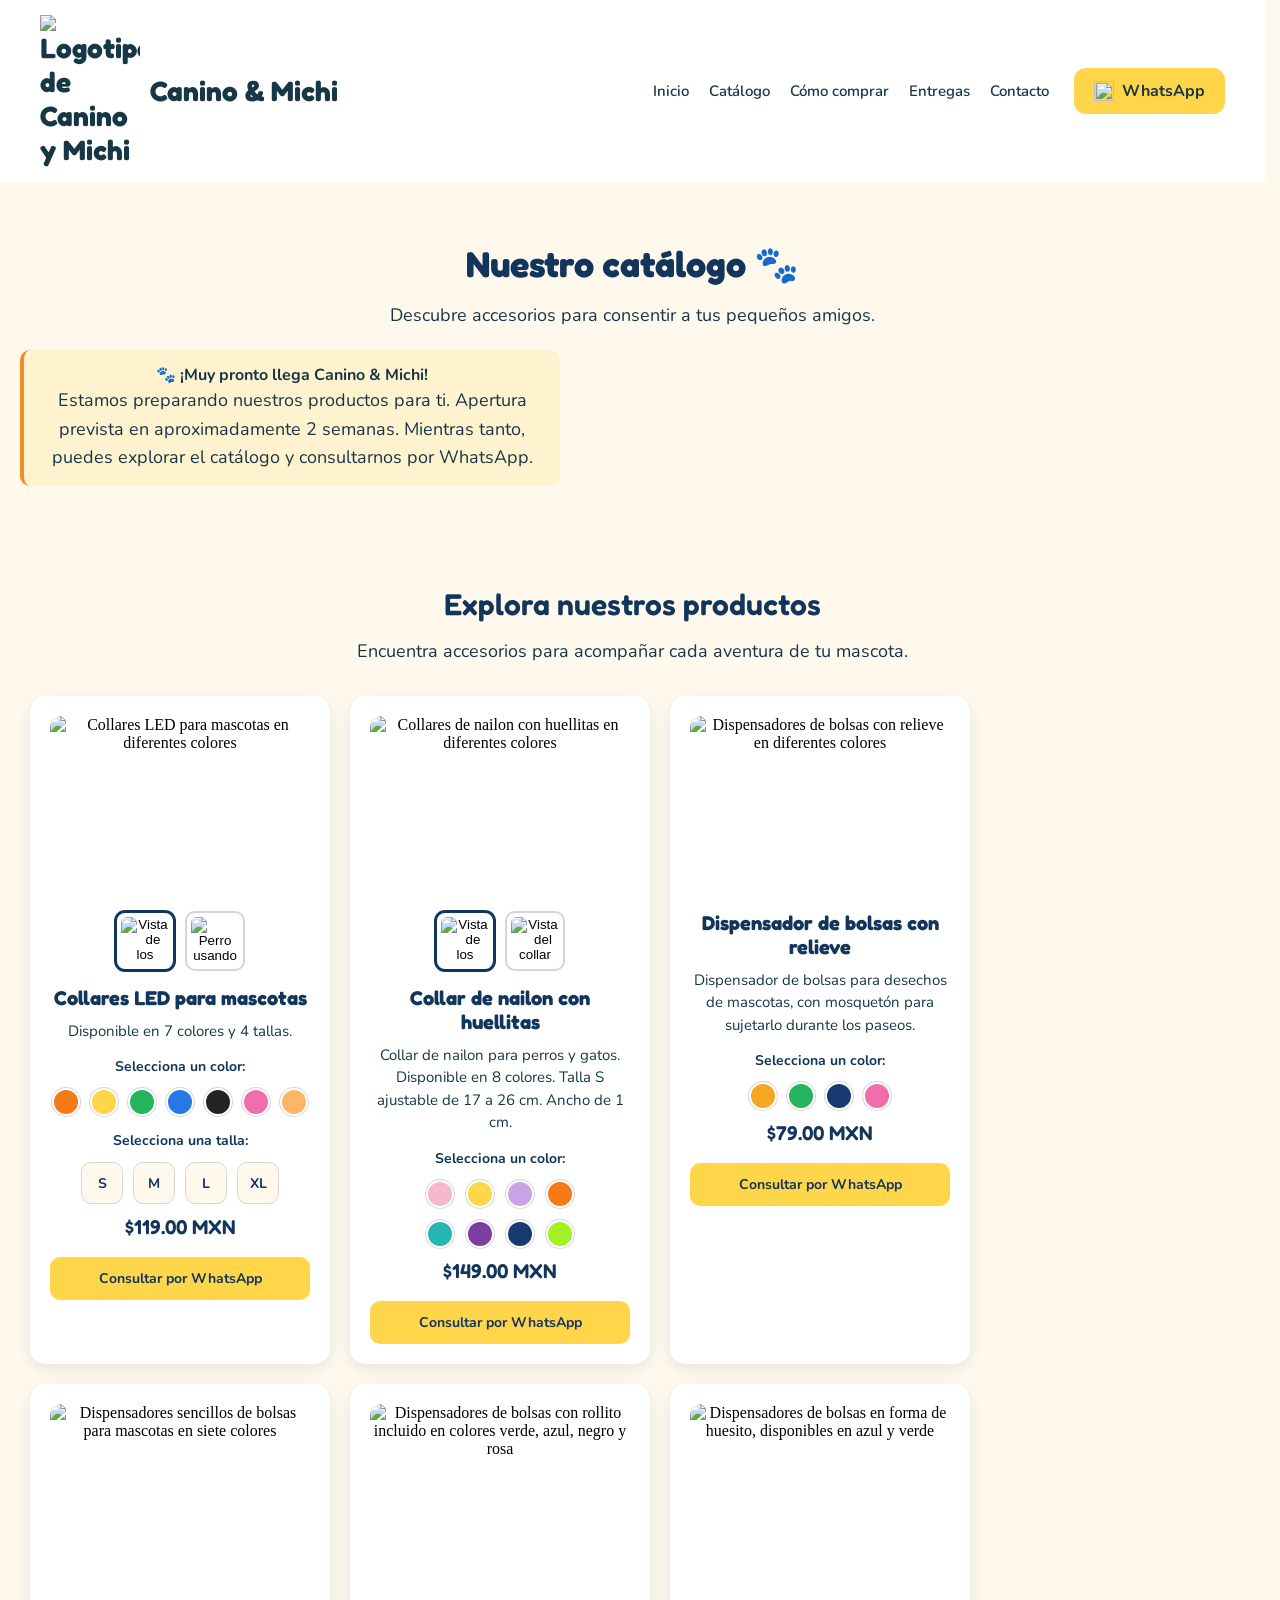
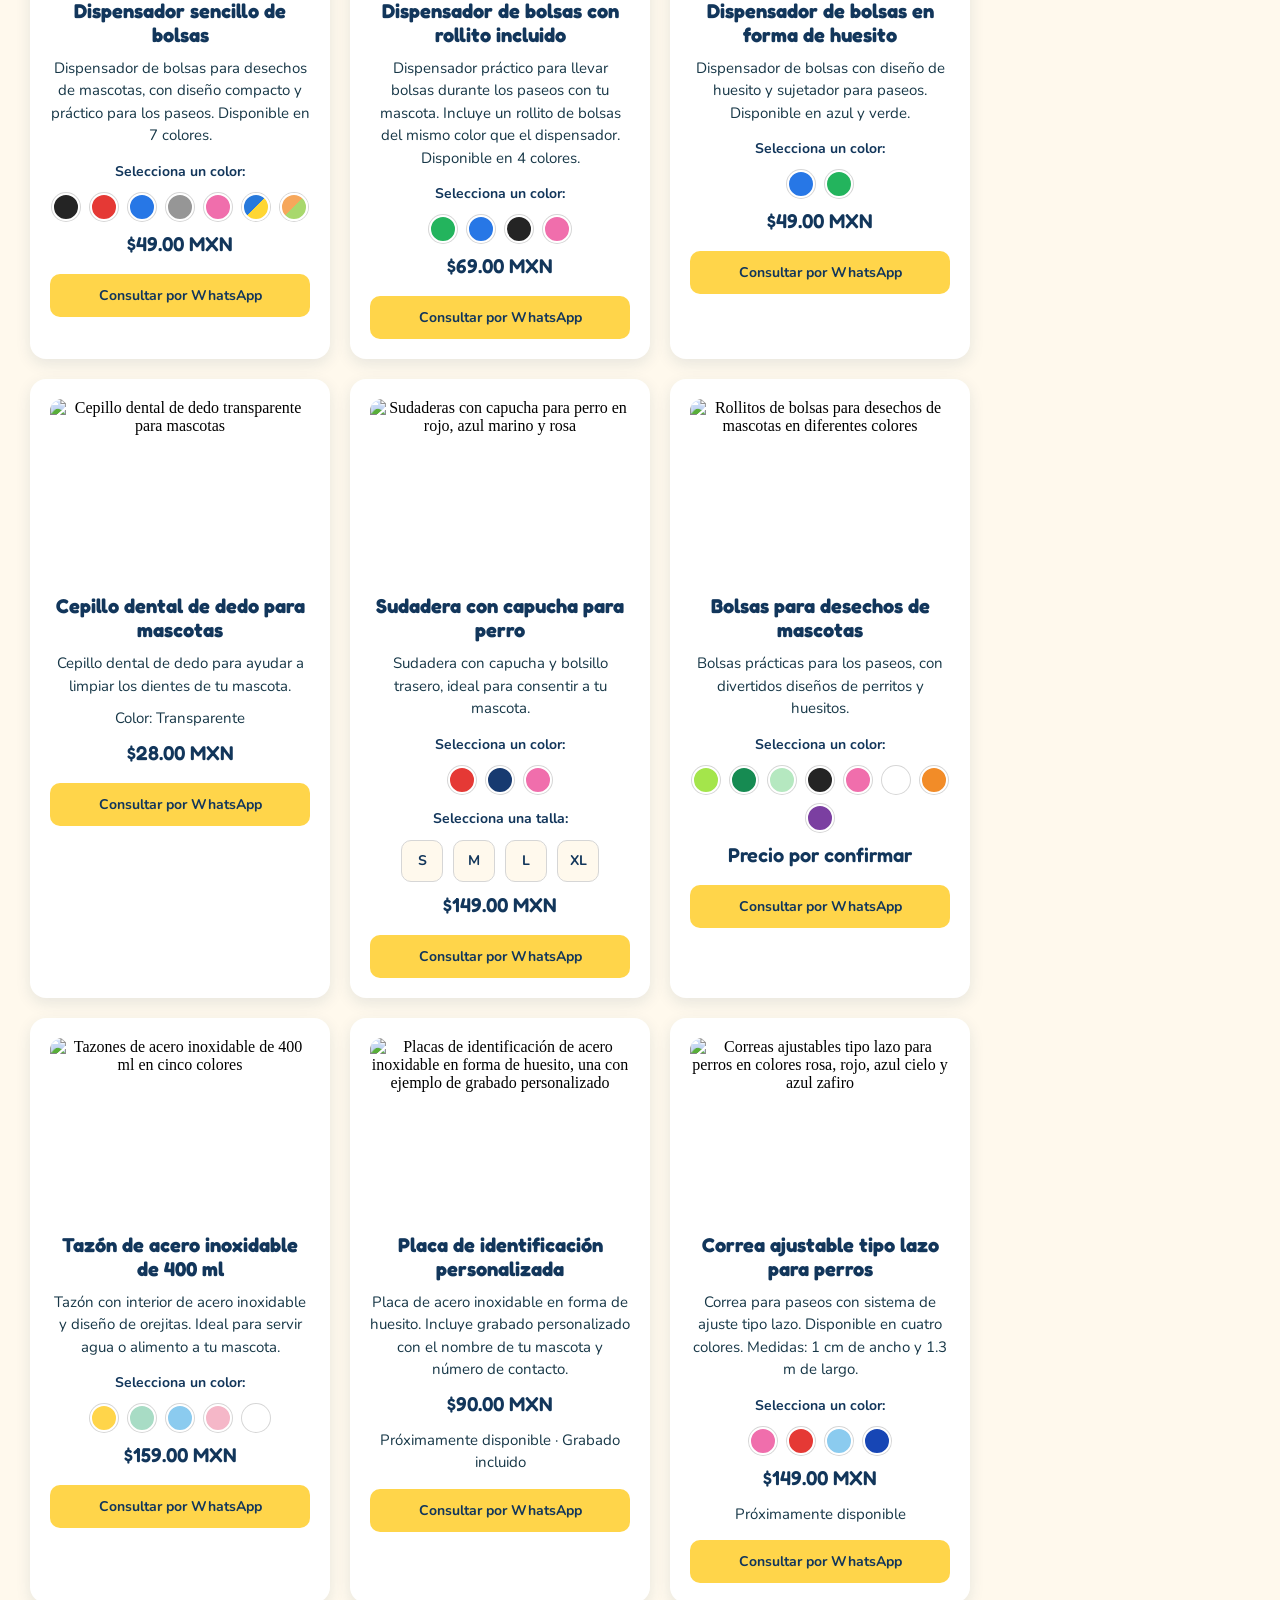
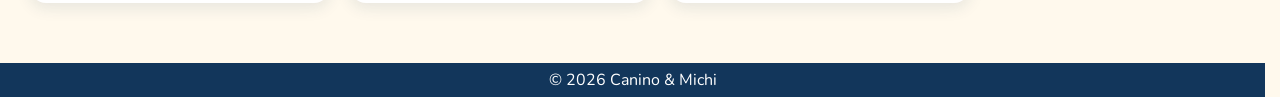
==== catalogo.html @ 34dd2f0d "Agregar archivos principales de Canino & Michi" ====
<!DOCTYPE html>
<!-- Documento HTML5 -->

<html lang="es">
<head>
    <!-- CONFIGURACIÓN GENERAL DE LA PÁGINA -->
    <meta charset="UTF-8">
    <meta name="viewport" content="width=device-width, initial-scale=1.0">
    <!-- TÍTULO DE LA PESTAÑA -->
    <title>Catálogo | Canino &amp; Michi</title>
    <!-- DESCRIPCIÓN PARA BUSCADORES -->
    <meta name="description" content="Explora el catálogo de accesorios para mascotas de Canino & Michi.">
    <!-- CONEXIÓN CON NUESTRO ARCHIVO CSS -->
    <link rel="stylesheet" href="estilos.css">
    <link rel="preconnect" href="https://fonts.googleapis.com">
    <link rel="preconnect" href="https://gstatic.com" crossorigin>
    <link href="https://fonts.googleapis.com/css2?family=Fredoka:wght@400;500;600;700&family=Nunito:wght@400;500;600;700&display=swap" rel="stylesheet">
</head>

<body>







<!--CABECERA DE LA PÁGINA-->
        <header>
            
            <h1>
                <a href="index.html" class="enlace-logo">
                <img src="imagenes/logo-canino-y-michi.png"
                     alt="Logotipo de Canino y Michi"
                     class="logo-header">
                     Canino &amp; Michi
                </a>
            </h1>
            

            <!--MENÚ DE NAVEGACIÓN-->
           <div class="acciones-header">
            
            <nav>                      <!--ENLACES ENTRE LA PORTADA Y EL CATÁLOGO-->
                <a href="index.html">Inicio</a>
                <a href="catalogo.html">Catálogo</a>
                <a href="index.html#como-comprar">Cómo comprar</a>
                <a href="index.html#entregas">Entregas</a>
                <a href="index.html#contacto">Contacto</a>
            </nav>


            <!-- BOTÓN DE WHATSAPP DE LA CABECERA -->
            <a href="https://wa.me/525666386400?text=Hola%2C%20estoy%20viendo%20el%20cat%C3%A1logo%20de%20Canino%20%26%20Michi%20y%20me%20gustar%C3%ADa%20recibir%20informaci%C3%B3n."
               class="boton-whatsapp"
               target="_blank"
               rel="noopener noreferrer">

            <img src="imagenes/whatsapp.svg"
                 alt=""
                class="icono-whatsapp">

                WhatsApp
            </a>

           </div>

        </header>












    <!-- CONTENIDO PRINCIPAL DEL CATÁLOGO -->
    <main>

        <!-- PORTADA DEL CATÁLOGO -->
        <section class="portada-catalogo">

            <h1>Nuestro catálogo 🐾</h1>

            <p>
                Descubre accesorios para consentir
                a tus pequeños amigos.
            </p>



        <!-- AVISO DE PRÓXIMA APERTURA -->
           <div class="aviso-apertura">
           <strong>🐾 ¡Muy pronto llega Canino &amp; Michi!</strong>

             <p>
               Estamos preparando nuestros productos para ti.
               Apertura prevista en aproximadamente 2 semanas.
               Mientras tanto, puedes explorar el catálogo
               y consultarnos por WhatsApp.
             </p>
           </div>




        </section>
        <!-- FIN DE PORTADA DEL CATÁLOGO -->



        <!--SECCIÓN DE PRODUCTOS DEL CATÁLOGO-->
        <SECTION CLASS="productos-catalogo">

            <!--TÍTULO DE LA SECCIÓN-->
            <H2>Explora nuestros productos</H2>

            <!--DESCRIPCIÓN DE LA SECCIÓN-->
            <P>
                Encuentra accesorios para acompañar
                cada aventura de tu mascota.
            </P>




            <!--CONTENEDOR DE LAS TARJETAS DE PRODUCTOS-->
            <div class="grid-productos-catalogo">

                <!-- PRIMER PRODUCTO: COLLARES LED -->
                 <article class="producto-catalogo">
                    
                    <!-- FOTOGRAFÍA DEL PRODUCTO -->
                    <img
                        id="imagen-principal-collar"
                        src="imagenes/collares-led.webp"
                        alt="Collares LED para mascotas en diferentes colores"
                        >






            <!-- =========================================
                 MINIATURAS DE FOTOGRAFÍAS DEL PRODUCTO
            ========================================= -->

            <!-- CONTENEDOR DE LAS MINIATURAS -->
            <div class="miniaturas-producto">

            <!-- MINIATURA ACTIVA CON LA RUTA DE SU FOTOGRAFÍA -->
            <button
                type="button"
                class="miniatura-opcion miniatura-activa"
                data-imagen="imagenes/collares-led.webp"
                data-descripcion="Collares LED para mascotas en diferentes colores"
                aria-label="Ver fotografía de los collares LED"
                aria-pressed="true">



            <!-- UTILIZAMOS LA IMAGEN QUE YA TENEMOS -->
            <img src="imagenes/collares-led.webp"
                 alt="Vista de los collares LED">

            </button>




            <!-- SEGUNDA MINIATURA: PERRO CON COLLAR LED AZUL -->
            <button
                type="button"
                class="miniatura-opcion"
                data-imagen="imagenes/collar-led-perro-azul.webp"
                data-descripcion="Perro usando un collar LED azul"
                aria-label="Ver perro usando collar LED azul"
                aria-pressed="false">

            <!-- FOTOGRAFÍA OPTIMIZADA EN FORMATO WEBP -->
            <img
                src="imagenes/collar-led-perro-azul.webp"
                alt="Perro usando un collar LED azul">

            </button>
            <!-- FIN DE LA SEGUNDA MINIATURA -->







            </div>

            <!-- FIN DE LAS MINIATURAS -->









                    <!-- NOMBRE DEL PRODUCTO -->
                    <h3>Collares LED para mascotas</h3>
                    
                    <!-- DESCRIPCIÓN DEL PRODUCTO -->
                    <p>Disponible en 7 colores y 4 tallas.</p>








                    <!-- SELECTOR DE COLORES DEL COLLAR LED -->
                    <div class="colores-producto">
                    <!-- ETIQUETA DEL SELECTOR -->
                    <p>Selecciona un color:</p>
                    <!-- OPCIONES DE COLORES -->
                    <div class="opciones-colores">

                    <button type="button" class="color-opcion" data-color="anaranjado" aria-label="Anaranjado">Anaranjado</button>
                    <button type="button" class="color-opcion" data-color="amarillo" aria-label="Amarillo">Amarillo</button>
                    <button type="button" class="color-opcion" data-color="verde" aria-label="Verde">Verde</button>
                    <button type="button" class="color-opcion" data-color="azul" aria-label="Azul">Azul</button>
                    <button type="button" class="color-opcion" data-color="negro" aria-label="Negro">Negro</button>
                    <button type="button" class="color-opcion" data-color="rosa" aria-label="Rosa">Rosa</button>
                    <button type="button" class="color-opcion" data-color="naranja-claro" aria-label="Naranja claro">Naranja claro</button>
                    
                    </div>

                    </div>
                    <!-- FIN DEL SELECTOR DE COLORES -->




                    <!-- =========================================
                     SELECTOR DE TALLAS DEL COLLAR LED
                    ========================================= -->

                    <!-- CONTENEDOR GENERAL DE LAS TALLAS -->
                    <div class="tallas-producto">

                        <!-- TEXTO DEL SELECTOR -->
                        <p>Selecciona una talla:</p>

                        <!-- CONTENEDOR DE LOS BOTONES DE TALLAS -->
                        <div class="opciones-tallas">

                             <!-- TALLA PEQUEÑA -->
                             <button type="button" class="talla-opcion" data-talla="S">S</button>

                             <!-- TALLA MEDIANA -->
                             <button type="button" class="talla-opcion" data-talla="M">M</button>

                             <!-- TALLA GRANDE -->
                             <button type="button" class="talla-opcion" data-talla="L">L</button>

                             <!-- TALLA EXTRA GRANDE -->
                             <button type="button" class="talla-opcion" data-talla="XL">XL</button>

                        </div>

                    </div>

                    <!-- FIN DEL SELECTOR DE TALLAS -->



                    
                    



                    
                    
                    <!-- PRECIO PROVISIONAL -->
                    <p class="precio-catalogo">$119.00 MXN</p>
                    
                    <!-- BOTÓN DE PEDIDO: ENLACE PENDIENTE -->
                    <a href="#" class="boton-pedido-catalogo">
                       Consultar por WhatsApp
                    </a>
                
            </article>
             <!-- FIN DEL PRIMER PRODUCTO -->










             <!-- =========================================
             SEGUNDO PRODUCTO: COLLAR CON HUELLITAS
             ========================================= -->
            <article class="producto-catalogo producto-huellitas">

            <!-- FOTOGRAFÍA PRINCIPAL DEL COLLAR CON HUELLITAS -->
            <img
                 id="imagen-principal-huellitas"
                 src="imagenes/collares-huellitas-principal.webp"
                 alt="Collares de nailon con huellitas en diferentes colores"
                >



            <!-- =========================================
            MINIATURAS DEL COLLAR CON HUELLITAS
            ========================================= -->

            <div class="miniaturas-producto">

            <!-- PRIMERA MINIATURA: TODOS LOS COLLARES -->
            <button
                 type="button"
                 class="miniatura-opcion miniatura-activa"
                 data-imagen="imagenes/collares-huellitas-principal.webp"
                 data-descripcion="Collares de nailon con huellitas en diferentes colores"
                 aria-label="Ver todos los collares con huellitas"
                 aria-pressed="true"
                >
                <img
                 src="imagenes/collares-huellitas-principal.webp"
                 alt="Vista de los collares con huellitas"
                >
           </button>

            <!-- SEGUNDA MINIATURA: COLLAR ROSA -->
            <button
                 type="button"
                 class="miniatura-opcion"
                 data-imagen="imagenes/collar-huellitas-rosa.webp"
                 data-descripcion="Collar de nailon rosa con huellitas"
                 aria-label="Ver collar rosa con huellitas"
                 aria-pressed="false"
                >
            <img
              src="imagenes/collar-huellitas-rosa.webp"
              alt="Vista del collar rosa con huellitas"
            >
            </button>

            </div>

            <!-- FIN DE LAS MINIATURAS DEL SEGUNDO PRODUCTO -->



            

            <!-- NOMBRE DEL PRODUCTO -->
            <h3>Collar de nailon con huellitas</h3>

            <!-- DESCRIPCIÓN Y MEDIDA DEL COLLAR -->
            <p>
                Collar de nailon para perros y gatos.
                Disponible en 8 colores.
                Talla S ajustable de 17 a 26 cm.
                Ancho de 1 cm.
            </p>



            <!-- =========================================
            COLORES DEL COLLAR CON HUELLITAS
            ========================================= -->

            <div class="colores-producto">

            <!-- INDICACIÓN PARA EL CLIENTE -->
            <p>Selecciona un color:</p>

            <!-- CONTENEDOR DE LOS OCHO COLORES -->
            <div class="opciones-colores">

            <button type="button" class="color-opcion"
                    data-color="rosa-claro"
                    aria-label="Rosa claro">
                    Rosa claro
            </button>

            <button type="button" class="color-opcion"
                    data-color="amarillo"
                    aria-label="Amarillo">
                    Amarillo
            </button>

            <button type="button" class="color-opcion"
                    data-color="morado-claro"
                    aria-label="Morado claro">
                    Morado claro
            </button>

            <button type="button" class="color-opcion"
                    data-color="anaranjado"
                    aria-label="Anaranjado">
                    Anaranjado
            </button>

            <button type="button" class="color-opcion"
                    data-color="azul-verdoso"
                    aria-label="Azul verdoso">
                    Azul verdoso
            </button>

            <button type="button" class="color-opcion"
                    data-color="morado"
                    aria-label="Morado normal">
                    Morado
            </button>

            <button type="button" class="color-opcion"
                    data-color="azul-marino"
                    aria-label="Azul marino">
                    Azul marino
            </button>

            <button type="button" class="color-opcion"
                    data-color="verde-fosforescente"
                    aria-label="Verde fosforescente">
                    Verde fosforescente
            </button>

           </div>

           </div>

           <!-- FIN DE LOS COLORES DEL SEGUNDO PRODUCTO -->








           <!-- =========================================
           PRECIO Y PEDIDO DEL COLLAR CON HUELLITAS
           ========================================= -->

           <!-- PRECIO PROVISIONAL DEL PRODUCTO -->
           <p class="precio-catalogo">$149.00 MXN</p>

           <!-- BOTÓN DE PEDIDO POR WHATSAPP -->
           <a href="#" class="boton-pedido-catalogo">
            Consultar por WhatsApp
           </a>

           <!-- FIN DEL PRECIO Y BOTÓN DE PEDIDO -->



            </article>

            <!-- FIN DEL SEGUNDO PRODUCTO -->









          <!-- =========================================
          TERCER PRODUCTO: DISPENSADOR CLÁSICO
          ========================================= -->

          <!-- TARJETA DEL DISPENSADOR CON RELIEVE -->
           <article class="producto-catalogo producto-dispensador-relieve">

          <!-- FOTOGRAFÍA PRINCIPAL DEL DISPENSADOR CON RELIEVE -->
           <img
               id="imagen-principal-dispensador-relieve"
               src="imagenes/dispensador-relieve-principal.webp"
               alt="Dispensadores de bolsas con relieve en diferentes colores"
          >

         <!-- NOMBRE DEL PRODUCTO -->
         <h3>Dispensador de bolsas con relieve</h3>

         <!-- DESCRIPCIÓN DEL PRODUCTO -->
         <p>
             Dispensador de bolsas para desechos de mascotas,
             con mosquetón para sujetarlo durante los paseos.
         </p>






         <!-- =========================================
         COLORES DEL DISPENSADOR CLÁSICO
         ========================================= -->

        <div class="colores-producto">

        <!-- INDICACIÓN PARA EL CLIENTE -->
        <p>Selecciona un color:</p>

        <!-- CONTENEDOR DE LOS CUATRO COLORES -->
        <div class="opciones-colores">

        <!-- AMARILLO ANARANJADO -->
        <button type="button"
                class="color-opcion"
                data-color="amarillo-anaranjado"
                aria-label="Amarillo anaranjado"
                aria-pressed="false">
            Amarillo anaranjado
        </button>

        <!-- VERDE -->
        <button type="button"
                class="color-opcion"
                data-color="verde"
                aria-label="Verde"
                aria-pressed="false">
            Verde
        </button>

        <!-- AZUL MARINO -->
        <button type="button"
                class="color-opcion"
                data-color="azul-marino"
                aria-label="Azul marino"
                aria-pressed="false">
            Azul marino
        </button>

        <!-- ROSA -->
        <button type="button"
                class="color-opcion"
                data-color="rosa"
                aria-label="Rosa"
                aria-pressed="false">
            Rosa
        </button>

    </div>

</div>

<!-- FIN DE LOS COLORES DEL DISPENSADOR -->











<!-- =========================================
     PRECIO Y PEDIDO DEL DISPENSADOR CLÁSICO
========================================= -->

<!-- PRECIO PROVISIONAL DEL PRODUCTO -->
<p class="precio-catalogo">$79.00 MXN</p>

<!-- BOTÓN DE PEDIDO POR WHATSAPP -->
<a href="#" class="boton-pedido-catalogo">
    Consultar por WhatsApp
</a>

<!-- FIN DEL PRECIO Y BOTÓN DE PEDIDO -->


         </article>

         <!-- FIN DEL TERCER PRODUCTO -->










<!-- =========================================
     CUARTO PRODUCTO: DISPENSADOR SENCILLO
========================================= -->

<article class="producto-catalogo producto-dispensador-sencillo">

    <!-- FOTOGRAFÍA PRINCIPAL DEL PRODUCTO -->
    <img
        id="imagen-principal-dispensador-sencillo"
        src="imagenes/dispensador-sencillo-principal.webp"
        alt="Dispensadores sencillos de bolsas para mascotas en siete colores"
    >

    <!-- NOMBRE DEL PRODUCTO -->
    <h3>Dispensador sencillo de bolsas</h3>

    <!-- DESCRIPCIÓN DEL PRODUCTO -->
    <p>
        Dispensador de bolsas para desechos de mascotas,
        con diseño compacto y práctico para los paseos.
        Disponible en 7 colores.
    </p>






    <!-- =========================================
     COLORES DEL DISPENSADOR SENCILLO
     ========================================= -->

    <div class="colores-producto">

    <!-- INDICACIÓN PARA EL CLIENTE -->
    <p>Selecciona un color:</p>

    <!-- CONTENEDOR DE LOS SIETE COLORES -->
    <div class="opciones-colores">

        <!-- NEGRO -->
        <button type="button" class="color-opcion"
                data-color="negro"
                aria-label="Negro" aria-pressed="false">
            Negro
        </button>

        <!-- ROJO -->
        <button type="button" class="color-opcion"
                data-color="rojo"
                aria-label="Rojo" aria-pressed="false">
            Rojo
        </button>

        <!-- AZUL -->
        <button type="button" class="color-opcion"
                data-color="azul"
                aria-label="Azul" aria-pressed="false">
            Azul
        </button>

        <!-- GRIS -->
        <button type="button" class="color-opcion"
                data-color="gris"
                aria-label="Gris" aria-pressed="false">
            Gris
        </button>

        <!-- ROSA -->
        <button type="button" class="color-opcion"
                data-color="rosa"
                aria-label="Rosa" aria-pressed="false">
            Rosa
        </button>

        <!-- AZUL CON AMARILLO -->
        <button type="button" class="color-opcion"
                data-color="azul-amarillo"
                aria-label="Azul con amarillo" aria-pressed="false">
            Azul con amarillo
        </button>

        <!-- NARANJA CLARO CON VERDE CLARO -->
        <button type="button" class="color-opcion"
                data-color="naranja-claro-verde-claro"
                aria-label="Naranja claro con verde claro"
                aria-pressed="false">
            Naranja claro con verde claro
        </button>

    </div>

</div>
<!-- FIN DE LOS COLORES DEL DISPENSADOR SENCILLO -->





<!-- =========================================
     PRECIO DEL DISPENSADOR SENCILLO
========================================= -->

<p class="precio-catalogo">$49.00 MXN</p>
<!-- FIN DEL PRECIO -->




<!-- =========================================
     BOTÓN DE WHATSAPP DEL DISPENSADOR SENCILLO
========================================= -->

<a
    href="#"
    class="boton-pedido-catalogo"
>
    Consultar por WhatsApp
</a>
<!-- FIN DEL BOTÓN DE WHATSAPP -->




</article>
<!-- FIN DEL CUARTO PRODUCTO -->










<!-- =========================================
     QUINTO PRODUCTO: DISPENSADOR CON ROLLITO
========================================= -->

<article class="producto-catalogo producto-dispensador-rollito">

    <!-- FOTOGRAFÍA PRINCIPAL DEL PRODUCTO -->
    <img
        id="imagen-principal-dispensador-rollito"
        src="imagenes/dispensador-con-rollito-principal.webp"
        alt="Dispensadores de bolsas con rollito incluido en colores verde, azul, negro y rosa"
    >

    <!-- NOMBRE DEL PRODUCTO -->
    <h3>Dispensador de bolsas con rollito incluido</h3>

    <!-- DESCRIPCIÓN DEL PRODUCTO -->
    <p>
        Dispensador práctico para llevar bolsas durante
        los paseos con tu mascota. Incluye un rollito de
        bolsas del mismo color que el dispensador.
        Disponible en 4 colores.
    </p>






    <!-- =========================================
     COLORES DEL DISPENSADOR CON ROLLITO
     ========================================= -->

<div class="colores-producto">

    <!-- INDICACIÓN PARA EL CLIENTE -->
    <p>Selecciona un color:</p>

    <!-- CONTENEDOR DE LOS CUATRO COLORES -->
    <div class="opciones-colores">

        <!-- VERDE -->
        <button type="button" class="color-opcion"
                data-color="verde"
                aria-label="Verde"
                aria-pressed="false">
            Verde
        </button>

        <!-- AZUL -->
        <button type="button" class="color-opcion"
                data-color="azul"
                aria-label="Azul"
                aria-pressed="false">
            Azul
        </button>

        <!-- NEGRO -->
        <button type="button" class="color-opcion"
                data-color="negro"
                aria-label="Negro"
                aria-pressed="false">
            Negro
        </button>

        <!-- ROSA -->
        <button type="button" class="color-opcion"
                data-color="rosa"
                aria-label="Rosa"
                aria-pressed="false">
            Rosa
        </button>

    </div>

</div>

<!-- FIN DE LOS COLORES DEL DISPENSADOR CON ROLLITO -->





<!-- =========================================
     PRECIO DEL DISPENSADOR CON ROLLITO
========================================= -->

<!-- PRECIO PROVISIONAL -->
<p class="precio-catalogo">$69.00 MXN</p>

<!-- =========================================
     BOTÓN DE WHATSAPP
========================================= -->

<a
    href="#"
    class="boton-pedido-catalogo"
>
    Consultar por WhatsApp
</a>

<!-- FIN DEL QUINTO PRODUCTO -->






</article>

<!-- FIN DEL QUINTO PRODUCTO -->








<!-- =========================================
     SEXTO PRODUCTO: DISPENSADOR HUESITO
========================================= -->

<article class="producto-catalogo producto-dispensador-huesito">

    <!-- FOTOGRAFÍA PRINCIPAL DEL PRODUCTO -->
    <img
        id="imagen-principal-dispensador-huesito"
        src="imagenes/dispensador-huesito-principal.webp"
        alt="Dispensadores de bolsas en forma de huesito, disponibles en azul y verde"
    >

    <!-- NOMBRE DEL PRODUCTO -->
    <h3>Dispensador de bolsas en forma de huesito</h3>

    <!-- DESCRIPCIÓN DEL PRODUCTO -->
    <p>
        Dispensador de bolsas con diseño de huesito
        y sujetador para paseos. Disponible en azul y verde.
    </p>


    



<!-- =========================================
     COLORES DEL DISPENSADOR HUESITO
========================================= -->

<div class="colores-producto">

    <!-- INDICACIÓN PARA EL CLIENTE -->
    <p>Selecciona un color:</p>

    <!-- CONTENEDOR DE LOS DOS COLORES -->
    <div class="opciones-colores">

        <!-- COLOR AZUL -->
        <button
            type="button"
            class="color-opcion"
            data-color="azul"
            aria-label="Azul"
            aria-pressed="false">
            Azul
        </button>

        <!-- COLOR VERDE -->
        <button
            type="button"
            class="color-opcion"
            data-color="verde"
            aria-label="Verde"
            aria-pressed="false">
            Verde
        </button>

    </div>

</div>

<!-- FIN DE LOS COLORES DEL DISPENSADOR HUESITO -->




<!-- PRECIO DEL DISPENSADOR HUESITO -->
<p class="precio-catalogo">$49.00 MXN</p>

<!-- BOTÓN PARA PEDIR POR WHATSAPP -->
<a href="#" class="boton-pedido-catalogo">
    Consultar por WhatsApp
</a>



</article>

<!-- FIN DEL SEXTO PRODUCTO -->






<!-- =========================================
     SÉPTIMO PRODUCTO: CEPILLO DENTAL DE DEDO
========================================= -->

<article class="producto-catalogo producto-cepillo-dental">

    <img
        src="imagenes/cepillo-dental-dedo-transparente.webp"
        alt="Cepillo dental de dedo transparente para mascotas"
    >

    <h3>Cepillo dental de dedo para mascotas</h3>

    <p>
        Cepillo dental de dedo para ayudar a limpiar
        los dientes de tu mascota.
    </p>



    
<!-- PRESENTACIÓN DEL CEPILLO DENTAL -->
<p>Color: Transparente</p>

<!-- PRECIO DEL CEPILLO DENTAL -->
<p class="precio-catalogo">$28.00 MXN</p>

<!-- BOTÓN PARA PEDIR POR WHATSAPP -->
<a href="#" class="boton-pedido-catalogo">
    Consultar por WhatsApp
</a>



</article>

<!-- FIN DEL SÉPTIMO PRODUCTO -->







<!-- =========================================
     OCTAVO PRODUCTO: SUDADERAS PARA PERRO
========================================= -->

<article class="producto-catalogo producto-sudaderas">

    <!-- FOTOGRAFÍA PRINCIPAL -->
    <img
        src="imagenes/sudaderas-perro-colores-principal.webp"
        alt="Sudaderas con capucha para perro en rojo, azul marino y rosa"
    >

    <!-- NOMBRE DEL PRODUCTO -->
    <h3>Sudadera con capucha para perro</h3>

    <!-- DESCRIPCIÓN -->
    <p>
        Sudadera con capucha y bolsillo trasero,
        ideal para consentir a tu mascota.
    </p>




    
<!-- COLORES DE LAS SUDADERAS -->
<div class="colores-producto">

    <p>Selecciona un color:</p>

    <div class="opciones-colores">

        <button
            type="button"
            class="color-opcion"
            data-color="rojo"
            aria-label="Rojo"
            aria-pressed="false">
            Rojo
        </button>

        <button
            type="button"
            class="color-opcion"
            data-color="azul-marino"
            aria-label="Azul marino"
            aria-pressed="false">
            Azul marino
        </button>

        <button
            type="button"
            class="color-opcion"
            data-color="rosa"
            aria-label="Rosa"
            aria-pressed="false">
            Rosa
        </button>

    </div>

</div>
<!-- FIN DE LOS COLORES -->








<!-- TALLAS DE LAS SUDADERAS -->
<div class="tallas-producto">

    <p>Selecciona una talla:</p>

    <div class="opciones-tallas">

        <button
            type="button"
            class="talla-opcion"
            data-talla="S"
            aria-pressed="false">
            S
        </button>

        <button
            type="button"
            class="talla-opcion"
            data-talla="M"
            aria-pressed="false">
            M
        </button>

        <button
            type="button"
            class="talla-opcion"
            data-talla="L"
            aria-pressed="false">
            L
        </button>

        <button
            type="button"
            class="talla-opcion"
            data-talla="XL"
            aria-pressed="false">
            XL
        </button>

    </div>

</div>
<!-- FIN DE LAS TALLAS -->



<!-- PRECIO DE LAS SUDADERAS -->
<p class="precio-catalogo">$149.00 MXN</p>

<!-- BOTÓN PARA PEDIR POR WHATSAPP -->
<a href="#" class="boton-pedido-catalogo">
    Consultar por WhatsApp
</a>



</article>

<!-- FIN DEL OCTAVO PRODUCTO -->







<!-- =========================================
     NOVENO PRODUCTO: BOLSAS PARA DESECHOS
========================================= -->

<article class="producto-catalogo producto-bolsas-desechos">

    <!-- FOTOGRAFÍA PRINCIPAL -->
    <img
        src="imagenes/bolsas-desechos-colores-principal.webp"
        alt="Rollitos de bolsas para desechos de mascotas en diferentes colores"
    >

    <!-- NOMBRE DEL PRODUCTO -->
    <h3>Bolsas para desechos de mascotas</h3>

    <!-- DESCRIPCIÓN -->
    <p>
        Bolsas prácticas para los paseos,
        con divertidos diseños de perritos y huesitos.
    </p>








    
<!-- COLORES DE LAS BOLSAS PARA DESECHOS -->
<div class="colores-producto">

    <p>Selecciona un color:</p>

    <div class="opciones-colores">

        <button type="button" class="color-opcion"
            data-color="verde-limon"
            aria-label="Verde limón"
            aria-pressed="false">Verde limón</button>

        <button type="button" class="color-opcion"
            data-color="verde-oscuro"
            aria-label="Verde oscuro"
            aria-pressed="false">Verde oscuro</button>

        <button type="button" class="color-opcion"
            data-color="verde-menta"
            aria-label="Verde menta"
            aria-pressed="false">Verde menta</button>

        <button type="button" class="color-opcion"
            data-color="negro"
            aria-label="Negro"
            aria-pressed="false">Negro</button>

        <button type="button" class="color-opcion"
            data-color="rosa"
            aria-label="Rosa"
            aria-pressed="false">Rosa</button>

        <button type="button" class="color-opcion"
            data-color="blanco"
            aria-label="Blanco"
            aria-pressed="false">Blanco</button>

        <button type="button" class="color-opcion"
            data-color="naranja"
            aria-label="Naranja"
            aria-pressed="false">Naranja</button>

        <button type="button" class="color-opcion"
            data-color="morado"
            aria-label="Morado"
            aria-pressed="false">Morado</button>

    </div>

</div>
<!-- FIN DE LOS COLORES -->



<!-- PRECIO DE LAS BOLSAS PARA DESECHOS -->
<p class="precio-catalogo">Precio por confirmar</p>

<!-- BOTÓN PARA PEDIR POR WHATSAPP -->
<a href="#" class="boton-pedido-catalogo">
    Consultar por WhatsApp
</a>



</article>

<!-- FIN DEL NOVENO PRODUCTO -->







<!-- =========================================
     DÉCIMO PRODUCTO: TAZONES DE ACERO
========================================= -->

<article class="producto-catalogo producto-tazones-acero">

    <!-- FOTOGRAFÍA PRINCIPAL -->
    <img
        src="imagenes/tazones-acero-400ml-principal.webp"
        alt="Tazones de acero inoxidable de 400 ml en cinco colores"
    >

    <!-- NOMBRE DEL PRODUCTO -->
    <h3>Tazón de acero inoxidable de 400 ml</h3>

    <!-- DESCRIPCIÓN -->
    <p>
        Tazón con interior de acero inoxidable
        y diseño de orejitas. Ideal para servir
        agua o alimento a tu mascota.
    </p>




    
<!-- COLORES DE LOS TAZONES DE ACERO -->
<div class="colores-producto">

    <p>Selecciona un color:</p>

    <div class="opciones-colores">

        <button type="button" class="color-opcion"
            data-color="amarillo"
            aria-label="Amarillo"
            aria-pressed="false">Amarillo</button>

        <button type="button" class="color-opcion"
            data-color="verde-menta"
            aria-label="Verde menta"
            aria-pressed="false">Verde menta</button>

        <button type="button" class="color-opcion"
            data-color="azul-cielo"
            aria-label="Azul cielo"
            aria-pressed="false">Azul cielo</button>

        <button type="button" class="color-opcion"
            data-color="rosa-pastel"
            aria-label="Rosa pastel"
            aria-pressed="false">Rosa pastel</button>

        <button type="button" class="color-opcion"
            data-color="blanco"
            aria-label="Blanco"
            aria-pressed="false">Blanco</button>

    </div>

</div>
<!-- FIN DE LOS COLORES DE LOS TAZONES -->


<!-- PRECIO DEL TAZÓN DE ACERO INOXIDABLE -->
<p class="precio-catalogo">$159.00 MXN</p>

<!-- BOTÓN PARA PEDIR POR WHATSAPP -->
<a href="#" class="boton-pedido-catalogo">
    Consultar por WhatsApp
</a>



</article>

<!-- FIN DEL DÉCIMO PRODUCTO -->











<!-- =========================================
     ONCEAVO PRIMER PRODUCTO:
     PLACA DE IDENTIFICACIÓN PERSONALIZADA
========================================= -->

<article class="producto-catalogo producto-placa-identificacion">

    <!-- FOTOGRAFÍA DEL PRODUCTO -->
    <img
        src="imagenes/placa-identificacion-canino-michi.webp"
        alt="Placas de identificación de acero inoxidable en forma de huesito, una con ejemplo de grabado personalizado"
    >

    <!-- NOMBRE DEL PRODUCTO -->
    <h3>Placa de identificación personalizada</h3>

    <!-- DESCRIPCIÓN -->
    <p>
        Placa de acero inoxidable en forma de huesito.
        Incluye grabado personalizado con el nombre
        de tu mascota y número de contacto.
    </p>

    <!-- PRECIO CON GRABADO INCLUIDO -->
    <p class="precio-catalogo">$90.00 MXN</p>

    <!-- AVISO DE DISPONIBILIDAD -->
    <p class="disponibilidad-producto">
        Próximamente disponible · Grabado incluido
    </p>

    <!-- BOTÓN PARA CONSULTAR POR WHATSAPP -->
    <a href="#" class="boton-pedido-catalogo">
        Consultar por WhatsApp
    </a>

</article>

<!-- FIN DEL DÉCIMO PRIMER PRODUCTO -->









<!-- =========================================
     DÉCIMO SEGUNDO PRODUCTO:
     CORREA AJUSTABLE TIPO LAZO
========================================= -->

<article class="producto-catalogo producto-correas-ajustables">

    <!-- FOTOGRAFÍA PRINCIPAL -->
    <img
        src="imagenes/correas-ajustables-canino-michi.webp"
        alt="Correas ajustables tipo lazo para perros en colores rosa, rojo, azul cielo y azul zafiro"
    >

    <!-- NOMBRE DEL PRODUCTO -->
    <h3>Correa ajustable tipo lazo para perros</h3>

    <!-- DESCRIPCIÓN -->
    <p>
        Correa para paseos con sistema de ajuste
        tipo lazo. Disponible en cuatro colores.
        Medidas: 1 cm de ancho y 1.3 m de largo.
    </p>

    <!-- SELECCIÓN DE COLORES -->
    <div class="colores-producto">

        <p>Selecciona un color:</p>

        <div class="opciones-colores">

            <button
                type="button"
                class="color-opcion"
                data-color="rosa"
                aria-label="Rosa"
                aria-pressed="false">
                Rosa
            </button>

            <button
                type="button"
                class="color-opcion"
                data-color="rojo"
                aria-label="Rojo"
                aria-pressed="false">
                Rojo
            </button>

            <button
                type="button"
                class="color-opcion"
                data-color="azul-cielo"
                aria-label="Azul cielo"
                aria-pressed="false">
                Azul cielo
            </button>

            <button
                type="button"
                class="color-opcion"
                data-color="azul-zafiro"
                aria-label="Azul zafiro"
                aria-pressed="false">
                Azul zafiro
            </button>

        </div>

    </div>
    <!-- FIN DE LA SELECCIÓN DE COLORES -->

    <!-- PRECIO DE VENTA -->
    <p class="precio-catalogo">$149.00 MXN</p>

    <!-- DISPONIBILIDAD -->
    <p class="disponibilidad-producto">
        Próximamente disponible
    </p>

    <!-- BOTÓN DE WHATSAPP -->
    <a href="#" class="boton-pedido-catalogo">
        Consultar por WhatsApp
    </a>

</article>

<!-- FIN DEL DÉCIMO SEGUNDO PRODUCTO -->

















            </div>
            <!--FIN DEL CONTENEDOR DE PRODUCTOS-->


        </SECTION>
        <!--FIN DE SECCIÓN DE PRODUCTOS DEL CATÁLOGO-->





    </main>
    <!-- FIN DEL CONTENIDO PRINCIPAL -->

    <!-- PIE DE PÁGINA -->
    <footer>
       <p>© 2026 Canino &amp; Michi</p>
    </footer>

    <!--CONEXIÓN CON JAVASCRIPT DEL CATÁLOGO-->
    <script src="catalogo.js"></script>



</body>
</html>
---- estilos.css ----
/*ESTILOS GENERALES*/

body{
    background-color: #FFF9ED;
    margin: 0px;
}






/*RESERVAR ESPACIO PARA LA BARRA DE DESPLAZAMIENTO*/
html {
    scrollbar-gutter: stable;
}









/*CABECERA DE LA PÁGINA*/

header{
    display: flex;
    justify-content: space-between;
    align-items:center;
    background-color: #FFFFFF;
    padding: 15px 40px;
}




/*NOMBRE DEL NEGOCIO*/

header h1 {
    font-size: 28px;
    color: #173747;
    font-weight: 700;
    font-family: 'Fredoka', sans-serif;
    display: flex;
    align-items: center;
    gap: 10px;
    margin: 0px;
}


/*ENLACE DEL LOGOTIPO*/

.enlace-logo {
    display: flex;
    align-items: center;
    gap: 10px;
    text-decoration: none;
    color: inherit;
}




/*ICONO DEL LOGOTIPO*/

.icono-huellitas {
    font-size: 28px;
}




/*MENÚ DE NAVEGACIÓN*/

nav {
    display: flex;
    gap: 20px;
}

nav a {
    color: #173747;
    text-decoration: none;
    font-family: 'Nunito', sans-serif;
    font-weight: 600;
    font-size: 15px;
    transition: color 0.3s ease;
}






/*EFECTO AL PASAR EL CURSOR*/

nav a:hover {
    color: #F28C28;
}






/*BOTÓN DE WHATSAPP*/

.boton-whatsapp {
    background-color: #FFD54A;
    color: #173747;
    padding: 12px 20px;
    border-radius: 12px;
    text-decoration: none;
    transition: background-color 0.3s ease;
    font-family: 'Nunito', sans-serif;
    font-weight:700;
}


.boton-whatsapp:hover {
    background-color: #F48E2A;
}






/*AGRUPACIÓN DEL MENÚ Y WHATSAPP*/

.acciones-header {
    display:flex;
    align-items: center;
    gap:25px;
}







/*LOGOTIPO DE CANINO & MICHI*/

.logo-header {
    width: 100px;
    height: auto;
}








/*PORTADA PRINCIPAL*/

.portada {
    max-width: 1100px;
    margin: 0 auto;
    padding: 60px 30px;
    display: grid;
    grid-template-columns: 1fr 1fr;
    gap: 40px;
}

.contenido-portada {
    display: flex;
    flex-direction: column;
    justify-content: center;
    align-items: flex-start;
    gap: 20px;
}

.contenido-portada h2,
.contenido-portada p {
    margin: 0;
}







/* Aviso de próxima apertura */
.aviso-apertura {
    background-color: #FFF3CF;
    border-left: 4px solid #F28C28;
    border-radius: 10px;
    padding: 14px 18px;
    margin: 20px 0;
    max-width: 500px;
}

/* Título del aviso */
.aviso-apertura strong {
    display: block;
    color: #173747;
    font-size: 16px;
    font-family: 'Nunito', sans-serif;
}

/* Descripción del aviso de apertura */
.contenido-portada .aviso-apertura p {
    color: #173747;
    font-size: 14px;
    line-height: 1.5;
    margin-top: 8px;
}











/*ESPACIO PARA LA IMAGEN DE LA PORTADA*/

.imagen-portada {
    background-color: #E7EFD9;
    height: 300px;
    overflow: hidden;
    border-radius: 24px;
    box-shadow: 0 10px 25px rgba(18, 54, 91, 0.15);
}









/*IMAGEN DENTRO DE LA PORTADA*/

.imagen-portada img {
    width: 100%;
    height: 100%;
    object-fit: cover;
}

footer {
    background-color: #12365B;
    padding: 6px 20px;
}

footer p {
    margin:0;
    color: #FFFFFF;
    font-family: 'Nunito', sans-serif;
    text-align: center;
}









/*TÍTULO DE LA PORTADA*/

.portada h2 {
    font-family: 'Fredoka', sans-serif;
    color: #123548;
    font-size: 36px;
    margin-bottom: 30px;
}







/*PÁRRAFO DE LA PORTADA*/

.portada p {
    font-family: 'Nunito', sans-serif;
    font-size: 18px;
    color: #173747;
    line-height: 1.6;
    max-width: 450px;
}









/*BOTÓN DE LA PORTADA*/

.boton-portada {
    display: inline-flex;
    background-color: #FFD54A;
    color: #173747;
    padding: 15px 30px;
    border-radius: 12px;
    text-decoration: none;
    font-family: 'Nunito', sans-serif;
    font-weight: 700;
    transition: background-color 0.3s ease;
    align-items: center;
    gap: 8px;
}

.boton-portada:hover {
    background-color: #F48E2A;
}





/*SECCIÓN DE CATEGORIAS*/

.categorias {
    padding: 20px 30px 60px;
}






/*TÍTULO DE LA SECCIÓN DE CATEGORÍAS*/

.categorias h2 {
    font-family:'Fredoka', sans-serif;
    color: #12365B;
    text-align: center;
    font-size: 30px;
}







/*SECCIÓN CATÁLOGO*/
.catalogo {
    padding: 20px 30px 60px;
}







/*TÍTULO DEL CATÁLOGO*/

.catalogo h2 {
    font-family: 'Fredoka', sans-serif;
    color: #12365B;
    text-align: center;
    font-size: 30px;
}

/*DESCRIPCIÓN DEL CATÁLOGO*/

.catalogo > p {
    font-family: 'Nunito', sans-serif;
    color: #173747;
    font-size: 18px;
    line-height: 1.6;
    text-align: center;
    max-width: 650px;
    margin: 0 auto;
}









/*CONTENEDOR DEL CARRUSEL*/
.contenedor-productos {
    display: flex;
    justify-content: safe center;
    gap: 20px;
    overflow-x: auto;
    padding: 20px 0;
    scroll-snap-type: none;
    scroll-behavior: auto;
}
/*CONTENEDOR DE LAS FLECHAS*/
.controles-carrusel {
    display: flex;
    justify-content: flex-end;
    gap: 10px;
    margin-bottom: 15px;
}
/*BOTONES DE NAVEGACIÓN DEL CARRUSEL*/
.flecha-carrusel {
    width: 32px;
    height: 32px;
    border: none;
    border-radius: 50%;
    background-color: #FFFFFF;
    color: #12365B;
    font-size: 20px;
    cursor: pointer;
    box-shadow: 0 3px 10px rgba(18, 54, 91, 0.15);
    transition: all 0.3s ease;
}
/*EFECTO AL PASAR EL CURSOR SOBRE LAS FLECHAS*/
.flecha-carrusel:hover {
    background-color: #F28C28;
    color: #FFFFFF;
    transform: translate(-3px);
}
/*FLECHAS DESACTIVADAS*/
.flecha-carrusel:disabled {
    opacity: 0.35;
    cursor: not-allowed;
    transform: none;
}
/*BARRA DE DESPLAZAMIENTO DEL CARRUSEL*/
.contenedor-productos::-webkit-scrollbar {
    height: 8px;
}
/*PARTE MÓVIL DE LA BARRA*/
.contenedor-productos::-webkit-scrollbar-thumb {
    background-color: #F28C28;
    border-radius: 10px;
}
/*FONDO DE LA BARRA*/
.contenedor-productos::-webkit-scrollbar-track{
    background-color: #E5DFD4;
    border-radius: 10px;
}
/*TARJETAS DE PRODUCTOS DESTACADOS*/
.tarjeta-producto {
    background-color: #FFFFFF;
    padding: 20px;
    border-radius: 16px;
    box-shadow: 0 5px 15px rgba(18, 54, 91, 0.10);
    width: 260px;
    box-sizing: border-box;
    flex-shrink: 0;
    scroll-snap-align: start;
}
/*FOTOGRAFÍAS DE LOS PRODUCTOS*/
.tarjeta-producto img {
    width: auto;
    max-width: 100%;
    height: 180px;
    object-fit: contain;
    border-radius: 12px;
    display: block;
    margin-left: auto;
    margin-right: auto;
}
/*NOMBRE DEL PRODUCTO*/
.tarjeta-producto h3 {
    font-family: 'Fredoka', sans-serif;
    color: #12365B;
    font-size: 20px;
    text-align: center;
    margin-top: 0;
    margin: 0 0 6px;
    min-height: 48px;
}
/*DESCRIPCIÓN DEL PRODUCTO*/
.tarjeta-producto p {
    font-family: 'Nunito', sans-serif;
    color: #173747;
    font-size: 15px;
    line-height: 1.5;
    text-align: center;
    margin-top: 10px;
    margin-bottom: 0;
}
.tarjeta-producto .precio-producto {
    font-family: 'Fredoka', sans-serif;
    font-size: 20px;
    font-weight: 600;
    color: #12365B;
    margin-top: 8px;
}
/*BOTÓN DE WHATSAPP EN LOS PRODUCTOS*/
.boton-producto {
    display: block;
    background-color: #FFD54A;
    color: #12365B;
    font-family: 'Nunito', sans-serif;
    font-size: 14px;
    font-weight: 700;
    text-align: center;
    text-decoration: none;
    padding: 12px 15px;
    margin-top: 15px;
    border-radius: 10px;
    transition: background-color 0.3s ease;
}
/*EFECTO HOVER DEL BOTÓN*/
.boton-producto:hover {
    background-color: #F48E2A;
}













/*TÍTULO DE LA SECCIÓN CÓMO COMPRAR*/

.como-comprar h2 {
    font-family: 'Fredoka', sans-serif;
    color: #12365B;
    text-align: center;
    font-size: 30px;
}


/*TÍTULO DE LA SECCIÓN DE ENTREGAS*/

.entregas h2 {
    font-family: 'Fredoka', sans-serif;
    color:#12365B;
    text-align: center;
    font-size: 30px;
}

/*TEXTO DE LA SECCIÓN ENTREGAS*/

.entregas {
    font-family: 'Nunito', sans-serif;
    color: #173747;
    font-size: 18px;
    line-height: 1.6;
    text-align: center;
    max-width: 650px;
    margin: 0 auto;
}

/*ESPACIO DE LA SECCIÓN ENTREGAS*/

.entregas {
    padding: 40px 30px 70px;
}


/*SECCIÓN DE CONTACTO*/

.contacto {
    background-color: #12365B;
    padding: 20px 25px;
}
/*TÍTULO DE CONTACTO*/
.contacto h2 {
    font-family: 'Fredoka', sans-serif;
    color: #FFFFFF;
    font-size: 30px;
    text-align: center;
}
/*PÁRRAFO DE CONTACTO*/
.contacto p {
    font-family: 'Nunito', sans-serif;
    color: #FFFFFF;
    font-size: 18px;
    line-height: 1.6;
    text-align: center;
    max-width: 650px;
    margin: 0 auto;
}











/*BOTÓN DE WHATSAPP EN CONTACTO*/

.boton-contacto-whatsapp {
    display: inline-flex;
    background-color: #FFD54A;
    color: #173747;
    padding: 12px 22px;
    border-radius: 12px;
    text-decoration: none;
    font-family: 'Nunito', sans-serif;
    font-weight: 700;
    align-items: center;
    gap: 8px;
}

/*BOTÓN DE INSTAGRAM EN CONTACTO*/

.boton-contacto-instagram {
    background-color: #FFFFFF;
    color: #173747;
    padding: 12px 22px;
    border-radius: 12px;
    text-decoration: none;
    font-family: 'Nunito', sans-serif;
    font-weight: 700;
    display: inline-flex;
    align-items: center;
    gap: 8px;
}

/*CONTENEDOR DE LOS BOTONES DE CONTACTO*/

.botones-contacto {
    display: flex;
    justify-content: center;
    align-items: center;
    gap: 20px;
    margin-top: 30px;
    flex-wrap: wrap;
}




/*ESPACIO INFERIOR DE LA SECCIÓN CÓMO COMPRAR*/

.como-comprar {
    padding-bottom: 60px;
}




/*CONTENEDOR DE LOS PASOS DE COMPRA*/

.contenedor-pasos {
    display: grid;
    grid-template-columns: 1fr 1fr 1fr;
    gap: 25px;
    max-width: 1100px;
    margin: 0 auto;
    padding-inline: 30px;
    box-sizing: border-box;
}




/*TARJETAS DE LOS PASOS DE COMPRA*/

.tarjeta-paso {
    background-color: #FFFFFF;
    padding: 25px;
    border-radius: 16px;
    box-shadow: 0 5px 15px rgba(18, 54, 91, 0.19);
}


/*TÍTULOS DE LAS TARJETAS DE COMPRA*/

.tarjeta-paso h3 {
    font-family: 'Fredoka', sans-serif;
    color: #12365B;
    font-size: 20px;
    text-align: center;
}


/*DESCRIPCIONES DE LAS TAREJTAS DE COMPRA*/

.tarjeta-paso p {
    font-family: 'Nunito', sans-serif;
    color: #173747;
    font-size: 16px;
    line-height: 1.6;
    text-align: center;
}



/*CONTENEDOR DE CATEGORÍAS*/

.contenedor-categorias {
    display: grid;
    grid-template-columns: 1fr 1fr 1fr 1fr;     /*esto nos da 4 categorias en una sola fila*/
    gap: 30px;
    max-width: 1100px;
    margin: 0 auto;
}








/*TARJETAS DE CATEGORÍAS*/

.tarjeta-categoria {
    background-color: #FFFFFF;
    padding: 20px;
    border-radius: 16px;
    box-shadow: 0 5px 15px rgba(18, 54, 91, 0.10);
    max-width: 300px;
    margin: 0 auto;
    width: 100%;
    box-sizing: border-box;
    position: relative;
}





/*IMAGEN DE LAS TAREJETAS DE CATEGORIAS*/

.tarjeta-categoria img {
    width: 100%;
    border-radius: 16px;
}







/*TITULO DE LAS TARJETAS*/

.tarjeta-categoria h3 {
    font-family: 'Fredoka', sans-serif;
    color: #12365B;
    text-align: center;
    margin-top: 15px;
    margin-bottom: 0;
}





/*ETIQUETA DE PRÓXIMAMENTE*/

.etiqueta-proximamente {
    position: absolute;
    top: 20px;
    right: 20px;
    margin: 0;
    background-color: #FFF1D5;
    color: #8A5818;
    font-family: 'Nunito', sans-serif;
    font-size: 11px;
    font-weight: 700;
    padding: 4px 8px;
    border-radius: 8px;
}






/*DISEÑO RESPONSIVE DE LA PORTADA*/

@media (max-width: 768px) {
    .portada {
        grid-template-columns: 1fr;
        padding: 40px 20px; 
    }

    header {
        flex-direction: column;
        gap: 20px;
    }

    .acciones-header {
        flex-direction: column;
        gap: 15px;
}
    nav {
    flex-wrap: wrap;
    justify-content: center;
}

/*CATEGORIAS EN CELULARES*/
.contenedor-categorias {
    grid-template-columns: 1fr 1fr;
    gap: 15px;
}




/*PASOS DE COMPRA EN CELULAR*/
.contenedor-pasos {
    grid-template-columns: 1fr;
}
}











/*SECCIÓN MÉTODOS DE PAGO*/
.metodos-pago {
    background-color: #FFF9ED;
    padding: 50px 20px;
    text-align: center;
}

/*CONTENEDOR DE LOS MÉTODOS DE PAGO*/
.contenedor-pagos {
    display: grid;
    grid-template-columns: repeat(4, 1fr);
    gap: 20px;
    max-width: 1000px;
    margin: 30px auto;
}

/*TARJETAS DE MÉTODOS DE PAGO*/
.tarjeta-pago {
    background-color: #FFFFFF;
    padding: 25px 10px;
    border-radius: 12px;
    box-shadow: 0 4px 12px rgba(0, 0, 0, 0.08);
}

/*ICONOS DE MÉTODOS DE PAGO*/
.tarjeta-pago svg {
    width: 25px;
    height: 25px;
    color: #12365B;
    display: block;
    margin: 0 auto 12px;
}

/*NOMBRES DE LOS MÉTODOS DE PAGO*/
.tarjeta-pago h3 {
    font-family: 'Nunito', sans-serif;
    font-size: 16px;
    font-weight: 700;
    color: #12365B;
    margin: 0;
}

/*TÍTULO DE MÉTODOS DE PAGO*/
.metodos-pago h2 {
    font-family: 'Fredoka', sans-serif;
    font-size: 30px;
    font-weight: 600;
    color: #12365B;
    margin: 0 0 10px;
}

/*DESCRIPCIÓN DE MÉTODOS DE PAGO*/
.descripcion-pagos {
    font-family: 'Nunito', sans-serif;
    font-size: 16px;
    color: #173747;
    margin: 0;
}

/*NOTA INFORMATIVA DE MÉTODOS DE PAGO*/
.nota-pagos {
    font-family: 'Nunito', sans-serif;
    font-size: 14px;
    color: #173747;
    line-height: 1.6;
    max-width: 650px;
    margin: 0 auto;
}











/*MÉTODOS DE PAGO EN CELULARES*/
@media (max-width: 600px) {

    .contenedor-pagos {
        grid-template-columns: repeat(2, 1fr);
        gap: 15px;
    }

}








/* =========================================
   PÁGINA DEL CATÁLOGO
========================================= */

/* PORTADA DEL CATÁLOGO */
.portada-catalogo {
    background-color: #FFF9ED;
    padding: 60px 20px;
    text-align: center;
}

/* TÍTULO DE LA PORTADA DEL CATÁLOGO */
.portada-catalogo h1 {
    font-family: 'Fredoka', sans-serif;
    font-size: 36px;
    font-weight: 700;
    color: #12365B;
    margin: 0 0 15px;
}

/* DESCRIPCIÓN DE LA PORTADA DEL CATÁLOGO */
.portada-catalogo p {
    font-family: 'Nunito', sans-serif;
    font-size: 18px;
    color: #173747;
    line-height: 1.6;
    margin: 0;
}





/* =========================================
   SECCIÓN DE PRODUCTOS DEL CATÁLOGO
========================================= */

/* CONTENEDOR PRINCIPAL DE PRODUCTOS */
.productos-catalogo {
    padding: 20px 30px 60px;
    text-align: center;
}

/* TÍTULO DE LA SECCIÓN DE PRODUCTOS */
.productos-catalogo h2 {
    font-family: 'Fredoka', sans-serif;
    font-size: 30px;
    font-weight: 600;
    color: #12365B;
    margin: 0 0 15px;
}

/* DESCRIPCIÓN DE LA SECCIÓN DE PRODUCTOS */
.productos-catalogo > p {
    font-family: 'Nunito', sans-serif;
    font-size: 18px;
    color: #173747;
    line-height: 1.6;
    max-width: 650px;
    margin: 0 auto;
}






/* =========================================
   CUADRÍCULA DE PRODUCTOS DEL CATÁLOGO
========================================= */

/* CONTENEDOR DE LAS TARJETAS DE PRODUCTOS */
.grid-productos-catalogo {
    display: grid;
    grid-template-columns: repeat(auto-fit, minmax(min(100%, 300px), 300px));
    gap: 20px;
    max-width: 1260px;   /*AMPLIAMOS LA CUADRÍCULA PARA DAR MÁS ESPACIO A LAS TAREJTAS*/
    margin: 30px auto 0;
}



/* =========================================
   TARJETAS DE PRODUCTOS DEL CATÁLOGO
========================================= */

/* DISEÑO GENERAL DE CADA TARJETA */
.producto-catalogo {
    background-color: #FFFFFF;
    padding: 20px;
    border-radius: 16px;
    box-shadow: 0 5px 15px rgba(18, 54, 91, 0.10);
    box-sizing: border-box;
}

/*FOTOGRAFÍAS DE LOS PRODUCTOS DEL CATÁLOGO*/
.producto-catalogo img {
    display: block;
    width: 100%;
    height: 180px;
    object-fit: contain;
    border-radius: 12px;
    margin: 0 auto 15px;
}


/* NOMBRE DE LOS PRODUCTOS DEL CATÁLOGO */
.producto-catalogo h3 {
    font-family: 'Fredoka', sans-serif;
    font-size: 20px;
    font-weight: 700;
    color: #12365B;
    text-align: center;
    margin: 0 0 10px;
}

/* DESCRIPCIÓN DE LOS PRODUCTOS DEL CATÁLOGO */
/* MANTENEMOS LOS MISMOS ESTILOS DEL CARRUSEL */
.producto-catalogo > p {
    font-family: 'Nunito', sans-serif;
    font-size: 15px;
    color: #173747;
    line-height: 1.5;
    text-align: center;
    margin-top: 10px;
    margin-bottom: 0;
}


/* PRECIO DE LOS PRODUCTOS DEL CATÁLOGO */
/* MISMA TIPOGRAFÍA Y ESTILO QUE EL CARRUSEL */
.producto-catalogo .precio-catalogo {
    font-family: 'Fredoka', sans-serif;
    font-size: 20px;
    font-weight: 600;
    color: #12365B;
    margin-top: 8px;
}




/* =========================================
   BOTÓN DE WHATSAPP DEL CATÁLOGO
========================================= */

/* MISMO DISEÑO QUE LOS BOTONES DEL CARRUSEL */
.boton-pedido-catalogo {
    display: block;
    background-color: #FFD54A;
    color: #12365B;
    font-family: 'Nunito', sans-serif;
    font-size: 14px;
    font-weight: 700;
    text-align: center;
    text-decoration: none;
    padding: 12px 15px;
    margin-top: 15px;
    border-radius: 10px;
    transition: background-color 0.3s ease;
}

/* CAMBIO DE COLOR AL PASAR EL CURSOR */
.boton-pedido-catalogo:hover {
    background-color: #F48E2A;
}














/* =========================================
   SELECTOR DE COLORES DEL CATÁLOGO
========================================= */

/* CONTENEDOR GENERAL DEL SELECTOR */
.colores-producto {
    margin-top: 15px;
}
/* TEXTO: SELECCIONA UN COLOR */
.colores-producto > p {
    font-family: 'Nunito', sans-serif;
    font-size: 14px;
    font-weight: 700;
    color: #12365B;
    margin: 0 0 12px;
    text-align: center;
}
/* CONTENEDOR DE LOS CÍRCULOS DE COLORES */
.opciones-colores {
    display: flex;
    justify-content: center;
    align-items: center;
    flex-wrap: wrap;
    gap: 10px;
}
/* DISEÑO GENERAL DE LOS BOTONES DE COLORES */
.color-opcion {
    width: 28px;
    height: 28px;
    padding: 0;
    border: 2px solid #FFFFFF;
    border-radius: 50%;
    cursor: pointer;
    font-size: 0;
    box-shadow: 0 0 0 1px #D6D6D6;

    /* ANIMACIÓN AL SELECCIONAR UN COLOR */
    transition: box-shadow 0.2s ease, transform 0.2s ease;
}

/* COLORES DISPONIBLES DEL COLLAR LED */
.color-opcion[data-color="anaranjado"] {
    background-color: #F47A16;
}
.color-opcion[data-color="amarillo"] {
    background-color: #F5D62F;
}
.color-opcion[data-color="verde"] {
    background-color: #23B45D;
}
.color-opcion[data-color="azul"] {
    background-color: #2777E6;
}
.color-opcion[data-color="negro"] {
    background-color: #242424;
}
.color-opcion[data-color="rosa"] {
    background-color: #F06EAC;
}
.color-opcion[data-color="naranja-claro"] {
    background-color: #FFB568;
}
/* INDICADOR VISUAL AL NAVEGAR CON TECLADO */
.color-opcion:focus-visible {
    outline: 3px solid #12365B;
    outline-offset: 3px;
}





/* =========================================
   COLORES DE LAS BOLSAS PARA DESECHOS
========================================= */

.color-opcion[data-color="verde-limon"] {
    background-color: #A4E54B;
}

.color-opcion[data-color="verde-oscuro"] {
    background-color: #168B52;
}

.color-opcion[data-color="verde-menta"] {
    background-color: #B5E8C0;
}

.color-opcion[data-color="blanco"] {
    background-color: #FFFFFF;
}

.color-opcion[data-color="naranja"] {
    background-color: #F28C28;
}

.color-opcion[data-color="morado"] {
    background-color: #9656C8;
}








/* =========================================
   COLORES DE LOS TAZONES DE ACERO
========================================= */

.color-opcion[data-color="amarillo"] {
    background-color: #FFD54A;
}

.color-opcion[data-color="azul-cielo"] {
    background-color: #8BCBEF;
}

.color-opcion[data-color="rosa-pastel"] {
    background-color: #F5B7C8;
}

/* Tono menta específico para los tazones */
.producto-tazones-acero
.color-opcion[data-color="verde-menta"] {
    background-color: #A8DCC5;
}









/* =========================================
   COLORES DEL COLLAR CON HUELLITAS
========================================= */

/* ROSA CLARO */
.color-opcion[data-color="rosa-claro"] {
    background-color: #F6B8CE;
}

/* MORADO CLARO */
.color-opcion[data-color="morado-claro"] {
    background-color: #C9A3E8;
}

/* AZUL VERDOSO */
.color-opcion[data-color="azul-verdoso"] {
    background-color: #25B6B1;
}

/* MORADO NORMAL */
.color-opcion[data-color="morado"] {
    background-color: #7B3FA1;
}

/* AZUL MARINO */
.color-opcion[data-color="azul-marino"] {
    background-color: #173A70;
}

/* VERDE FOSFORESCENTE */
.color-opcion[data-color="verde-fosforescente"] {
    background-color: #A4F225;
}






/* =========================================
   COLORES DE LOS DISPENSADORES
========================================= */

/* AMARILLO ANARANJADO - DISPENSADOR CON RELIEVE */
.color-opcion[data-color="amarillo-anaranjado"] {
    background-color: #F5A623;
}

/* ROJO - DISPENSADOR SENCILLO */
.color-opcion[data-color="rojo"] {
    background-color: #E53935;
}

/* GRIS - DISPENSADOR SENCILLO */
.color-opcion[data-color="gris"] {
    background-color: #969696;
}

/* AZUL CON AMARILLO - DISPENSADOR SENCILLO */
.color-opcion[data-color="azul-amarillo"] {
    background: linear-gradient(
        135deg,
        #2879DB 50%,
        #FFD633 50%
    );
}

/* NARANJA CLARO CON VERDE CLARO - DISPENSADOR SENCILLO */
.color-opcion[data-color="naranja-claro-verde-claro"] {
    background: linear-gradient(
        135deg,
        #F6A75B 50%,
        #A8D86D 50%
    );
}












/* =========================================
   COLOR SELECCIONADO
========================================= */

/* RESALTAR EL COLOR ELEGIDO POR EL CLIENTE */
.color-opcion.seleccionado {
    box-shadow: 0 0 0 3px #12365B;
    transform: scale(1.1);
}












/* =========================================
   SELECTOR DE TALLAS DEL CATÁLOGO
========================================= */

/* CONTENEDOR GENERAL DEL SELECTOR DE TALLAS */
.tallas-producto {
    margin-top: 15px;
}

/* TEXTO: SELECCIONA UNA TALLA */
.tallas-producto > p {
    font-family: 'Nunito', sans-serif;
    font-size: 14px;
    font-weight: 700;
    color: #12365B;
    text-align: center;
    margin: 0 0 12px;
}

/* CONTENEDOR DE LOS BOTONES DE TALLAS */
.opciones-tallas {
    display: flex;
    justify-content: center;
    align-items: center;
    flex-wrap: wrap;
    gap: 10px;
}

/* DISEÑO GENERAL DE CADA BOTÓN DE TALLA */
.talla-opcion {
    min-width: 42px;
    min-height: 42px;
    padding: 8px 10px;
    background-color: #FFF9ED;
    color: #12365B;
    border: 1px solid #D6D6D6;
    border-radius: 10px;
    font-family: 'Nunito', sans-serif;
    font-size: 14px;
    font-weight: 700;
    cursor: pointer;
    transition: background-color 0.2s ease,
                border-color 0.2s ease,
                transform 0.2s ease;
}

/* EFECTO AL PASAR EL CURSOR SOBRE UNA TALLA */
.talla-opcion:hover {
    background-color: #FFE9B0;
    border-color: #F48E2A;
}

/* INDICADOR AL NAVEGAR CON EL TECLADO */
.talla-opcion:focus-visible {
    outline: 3px solid #12365B;
    outline-offset: 3px;
}











/* =========================================
   GALERÍA DE MINIATURAS DEL CATÁLOGO
========================================= */

/* CONTENEDOR DE LAS FOTOGRAFÍAS PEQUEÑAS */
.miniaturas-producto {
    display: flex;
    justify-content: center;
    align-items: center;
    flex-wrap: wrap;
    gap: 10px;
    margin-top: 12px;
    margin-bottom: 15px;
}

/* BOTÓN QUE CONTIENE CADA MINIATURA */
.miniatura-opcion {
    width: 60px;
    height: 60px;
    padding: 4px;
    background-color: #FFFFFF;
    border: 2px solid #D6D6D6;
    border-radius: 10px;
    cursor: pointer;
    overflow: hidden;
    box-sizing: border-box;
}

/* IMAGEN DENTRO DEL BOTÓN DE MINIATURA */
.miniatura-opcion img {
    width: 100%;
    height: 100%;
    object-fit: contain;
    display: block;
    margin: 0;
    border-radius: 6px;
}

/* EFECTO AL PASAR EL CURSOR SOBRE LA MINIATURA */
.miniatura-opcion:hover {
    border-color: #F48E2A;
}

/* INDICADOR AL NAVEGAR CON EL TECLADO */
.miniatura-opcion:focus-visible {
    outline: 3px solid #12365B;
    outline-offset: 3px;
}









/* =========================================
   MINIATURA SELECCIONADA
========================================= */

/* BORDE QUE IDENTIFICA LA FOTOGRAFÍA ACTIVA */
.miniatura-opcion.miniatura-activa {
    border-color: #12365B;
    box-shadow: 0 0 0 1px #12365B;
}

/* TRANSICIÓN SUAVE ENTRE ESTADOS */
.miniatura-opcion {
    transition: border-color 0.2s ease,
                box-shadow 0.2s ease;
}










/* =========================================
   TALLA SELECCIONADA DEL CATÁLOGO
========================================= */

/* RESALTAR LA TALLA ELEGIDA POR EL CLIENTE */
.talla-opcion.seleccionada {
    background-color: #12365B;
    color: #FFFFFF;
    border-color: #12365B;
}

/* CONSERVAR EL ESTILO AL PASAR EL CURSOR */
.talla-opcion.seleccionada:hover {
    background-color: #173747;
    border-color: #173747;
}








/* =========================================
   DISEÑO RESPONSIVE DEL CATÁLOGO
   PANTALLAS DE HASTA 480 PX
========================================= */

@media (max-width: 480px) {

    /* APROVECHAMOS EL ANCHO DISPONIBLE EN CELULARES */
    .grid-productos-catalogo {
        grid-template-columns: minmax(0, 1fr);
    }

}




/* =========================================
   COLORES EN CELULARES PEQUEÑOS
   PANTALLAS DE HASTA 360 PX
========================================= */

@media (max-width: 360px) {

    /* REDUCIMOS EL ESPACIO ENTRE LOS COLORES */
    .opciones-colores {
        gap: 4px;
    }

    /* REDUCIMOS LIGERAMENTE EL TAMAÑO DE LOS CÍRCULOS */
    .color-opcion {
        width: 24px;
        height: 24px;
        flex-shrink: 0;
    }

}








/* =========================================
   COLORES DEL COLLAR CON HUELLITAS
========================================= */

/* CUATRO COLORES POR FILA */
.producto-huellitas .opciones-colores {
    display: grid;
    grid-template-columns: repeat(4, 28px);
    justify-content: center;
    gap: 12px;
}




/* =========================================
   COLORES DE LAS CORREAS AJUSTABLES
========================================= */

/* AZUL ZAFIRO */
.producto-correas-ajustables
.color-opcion[data-color="azul-zafiro"] {
    background-color: #1746B5;
}










/* LOGOTIPO DE WHATSAPP EN LOS BOTONES */
.icono-whatsapp {
    width: 20px;
    height: 20px;
    display: block;
    flex-shrink: 0;
}

/* ALINEACIÓN DEL BOTÓN DE LA CABECERA */
.boton-whatsapp {
    display: inline-flex;
    align-items: center;
    gap: 8px;
}
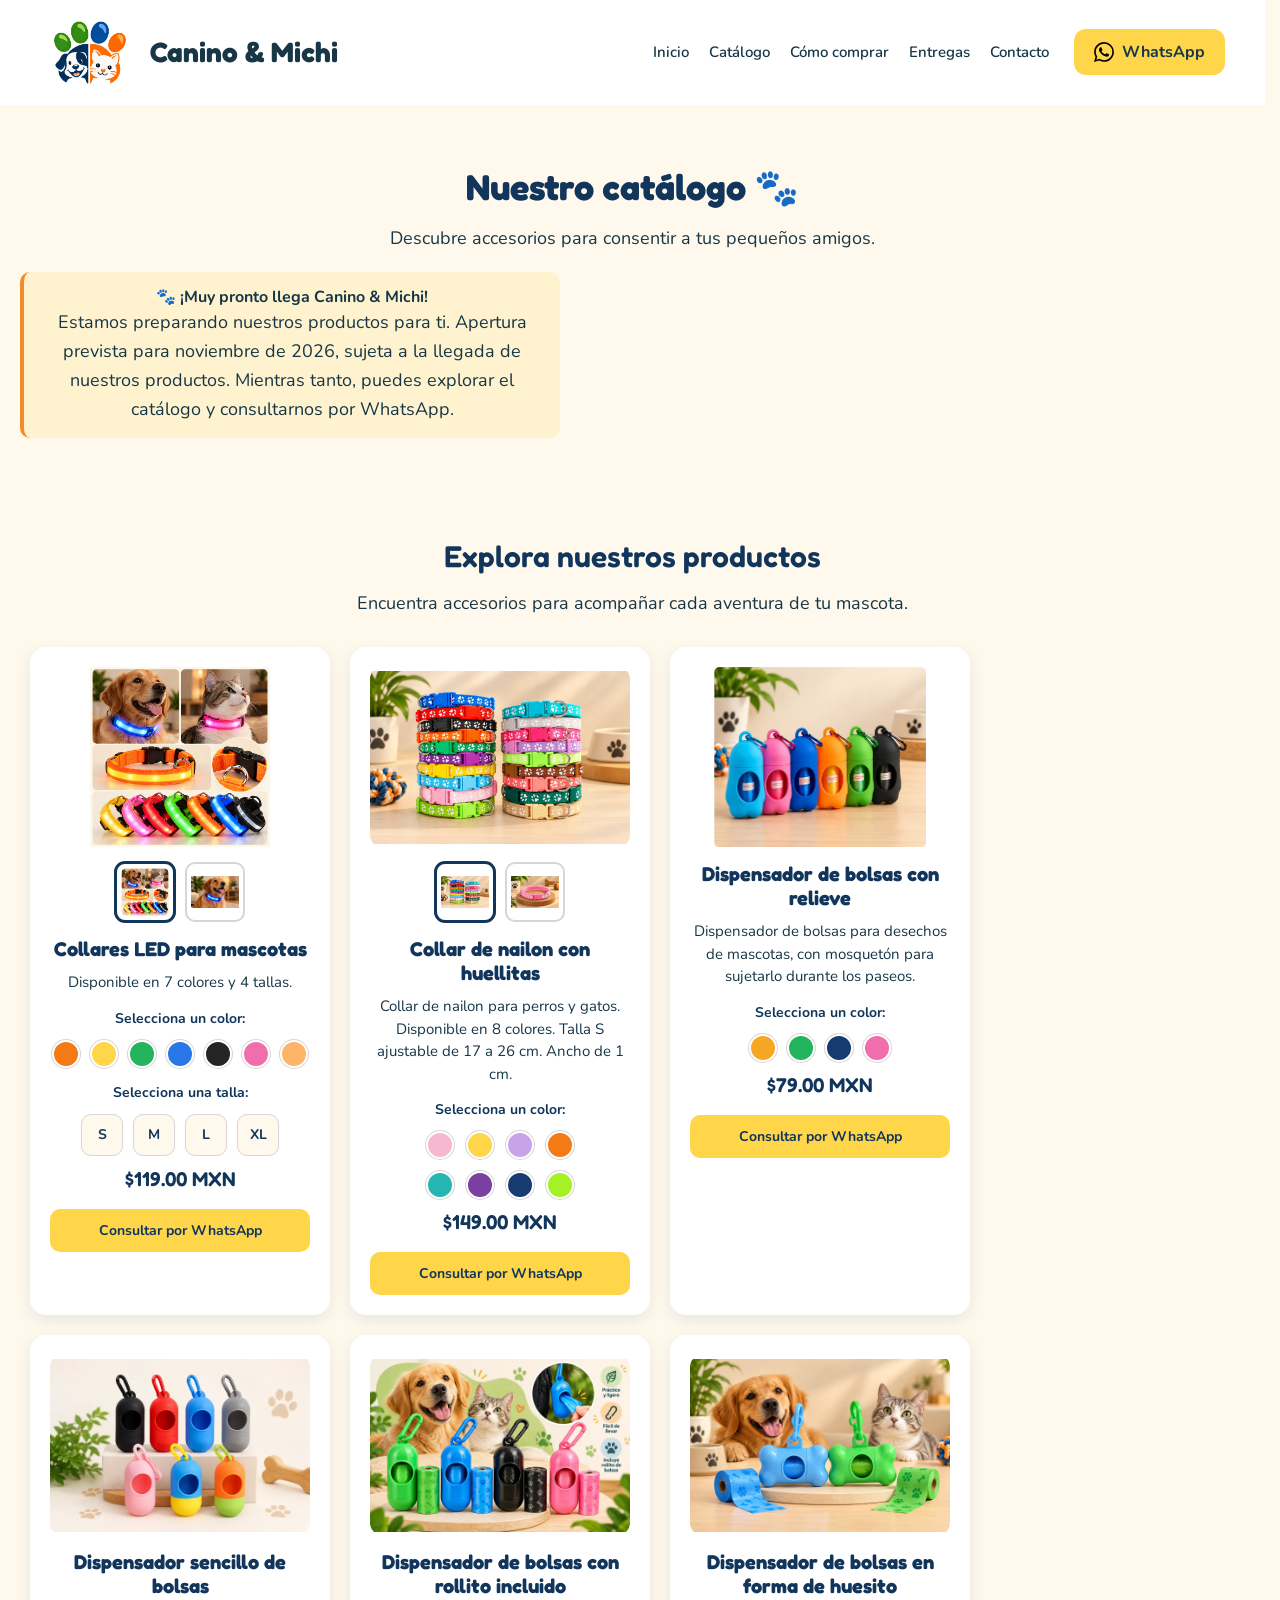
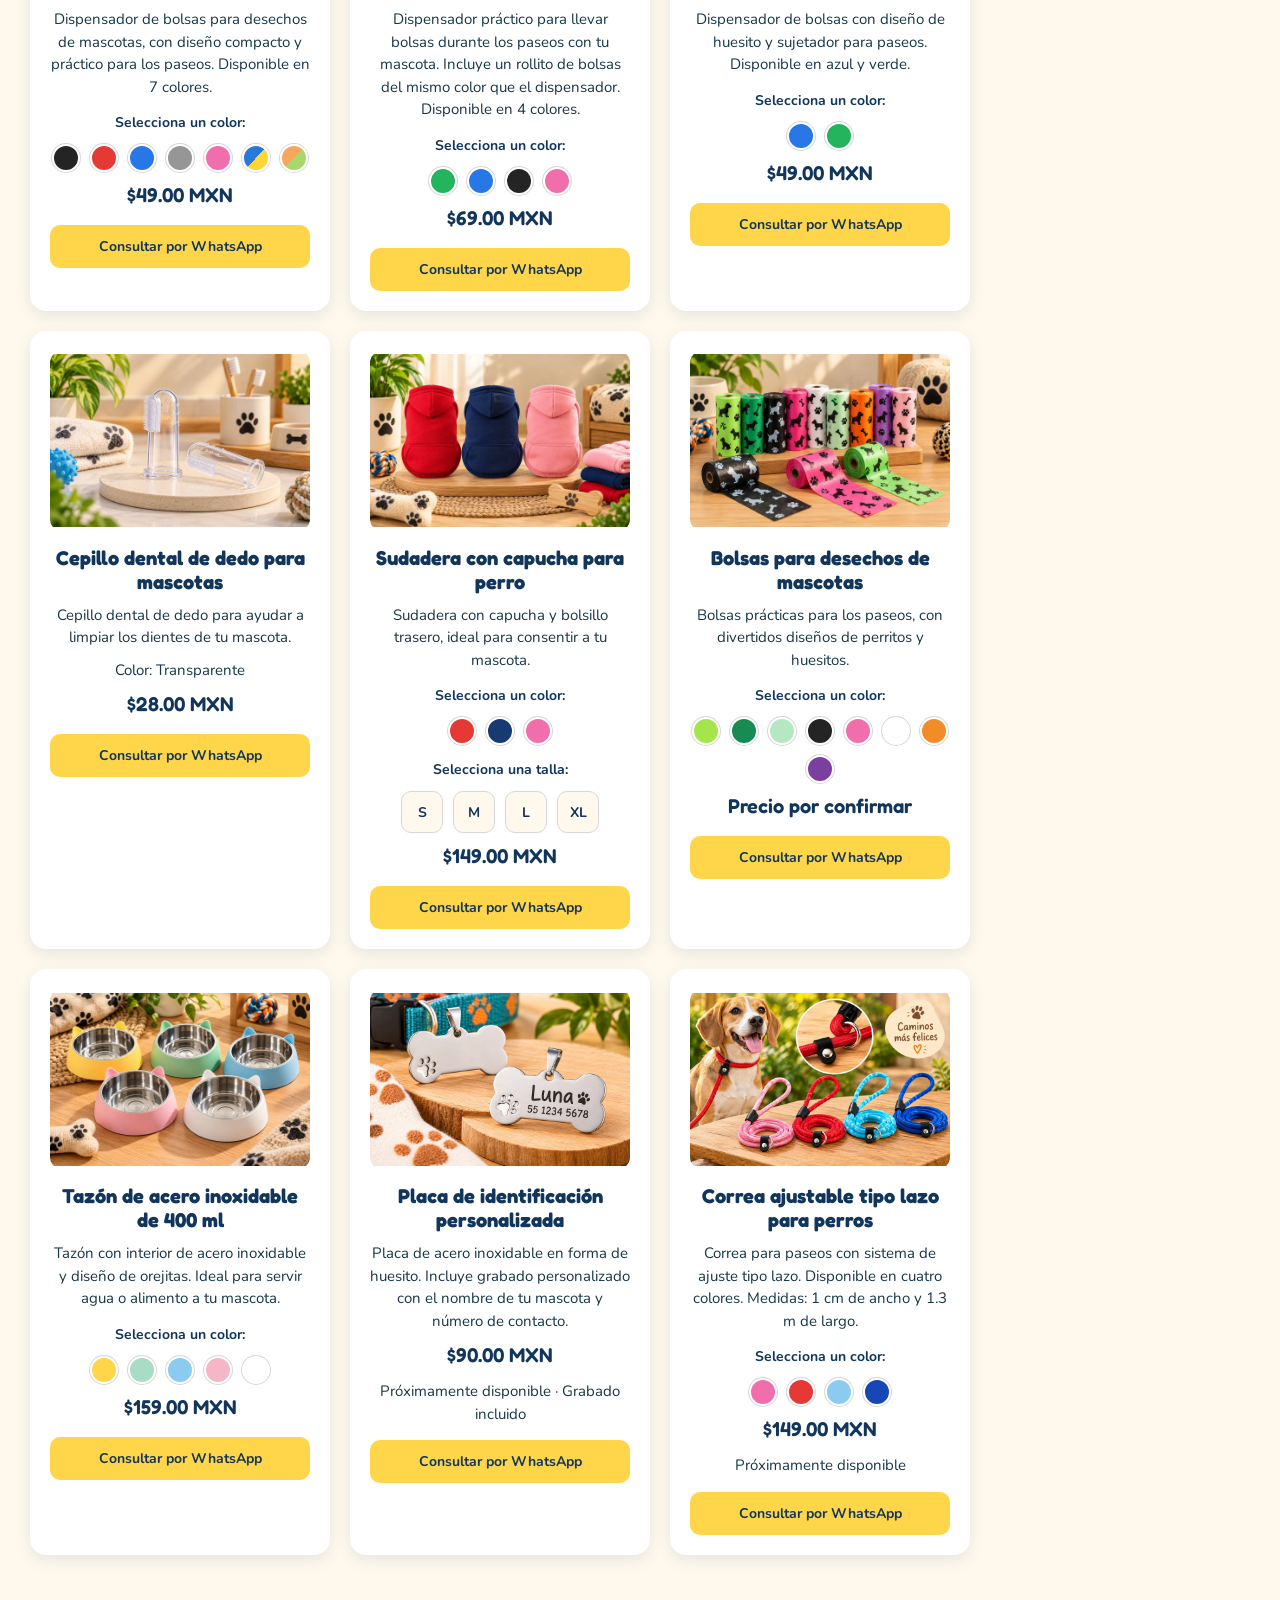
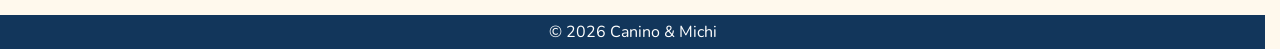
==== commit a5958cd5: "Actualizar categorías, botones y avisos apertura." ====
--- a/catalogo.html
+++ b/catalogo.html
@@ -99,7 +99,7 @@
 
              <p>
                Estamos preparando nuestros productos para ti.
-               Apertura prevista en aproximadamente 2 semanas.
+               Apertura prevista para noviembre de 2026, sujeta a la llegada de nuestros productos.
                Mientras tanto, puedes explorar el catálogo
                y consultarnos por WhatsApp.
              </p>
--- a/estilos.css
+++ b/estilos.css
@@ -1621,3 +1621,12 @@
 
 
 
+.enlace-categoria {
+    display: block;
+    text-decoration: none;
+    color: inherit;
+    cursor: pointer;
+}
+
+
+
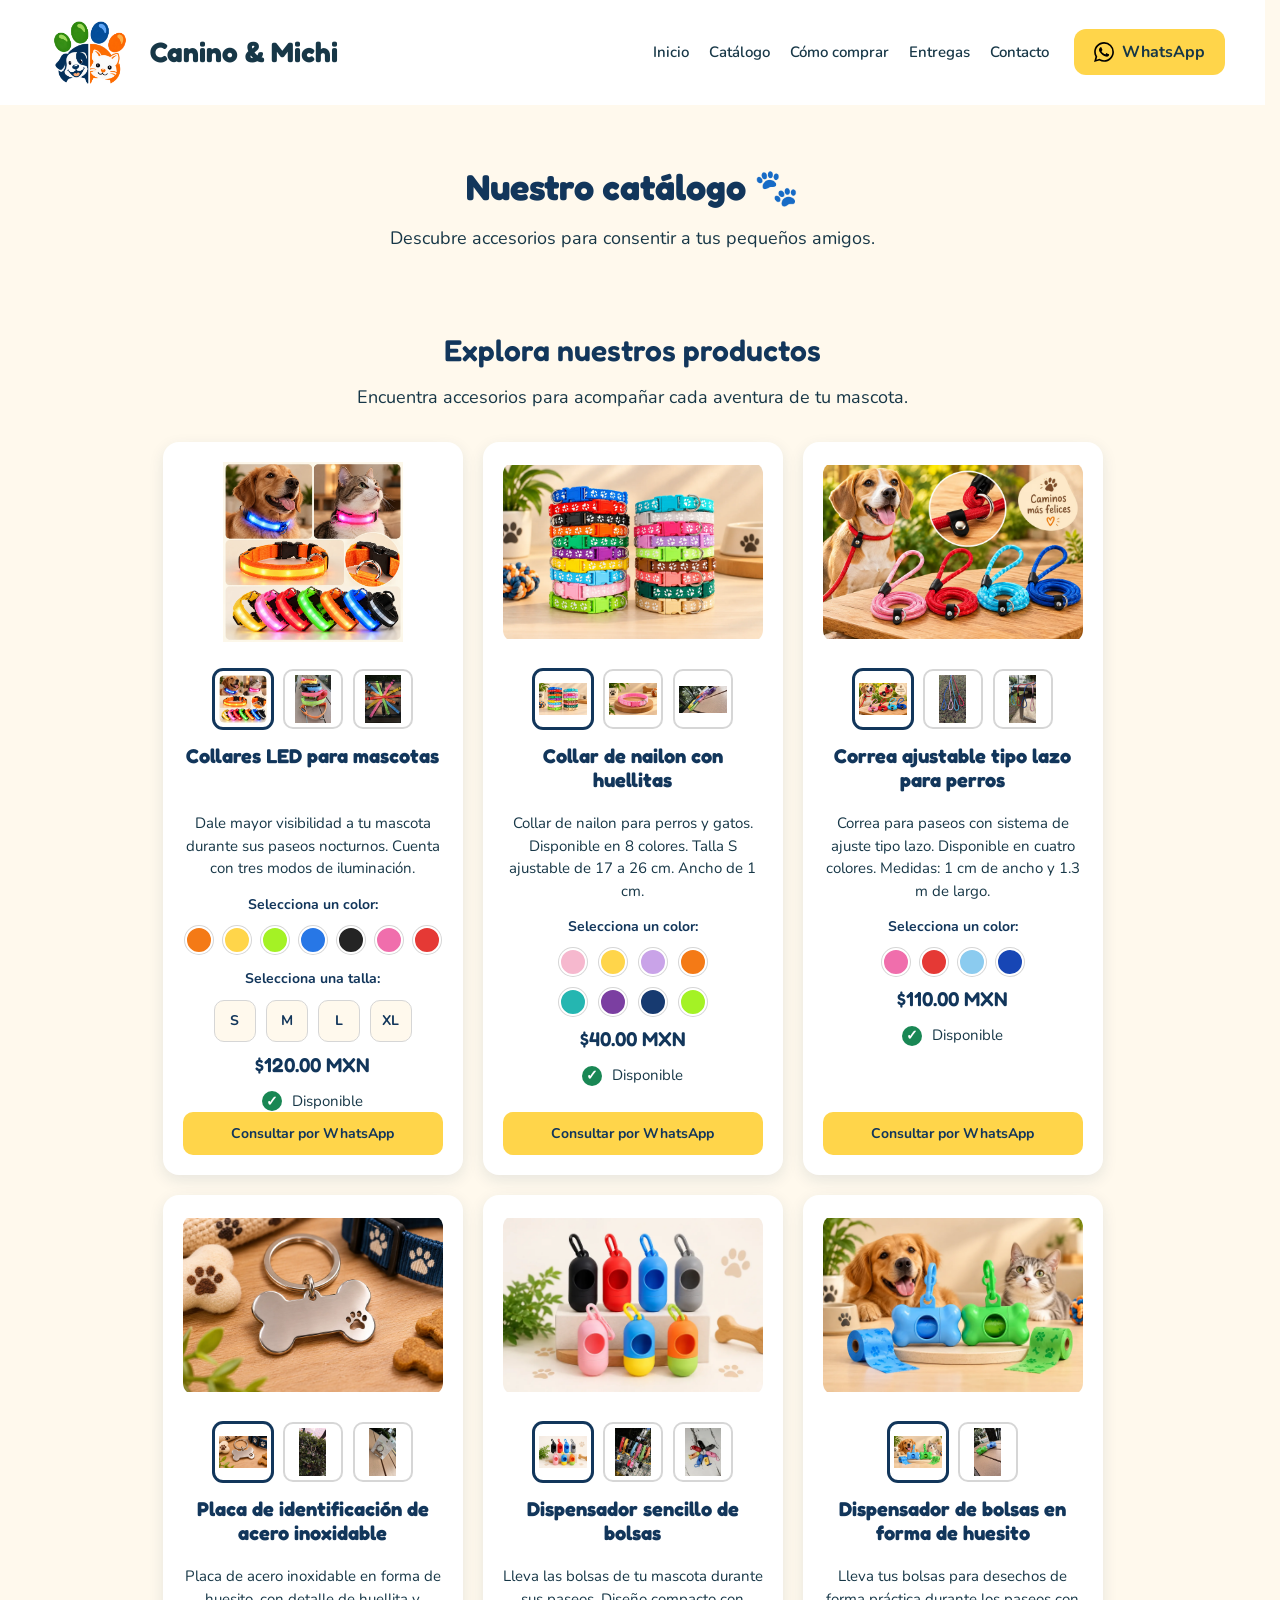
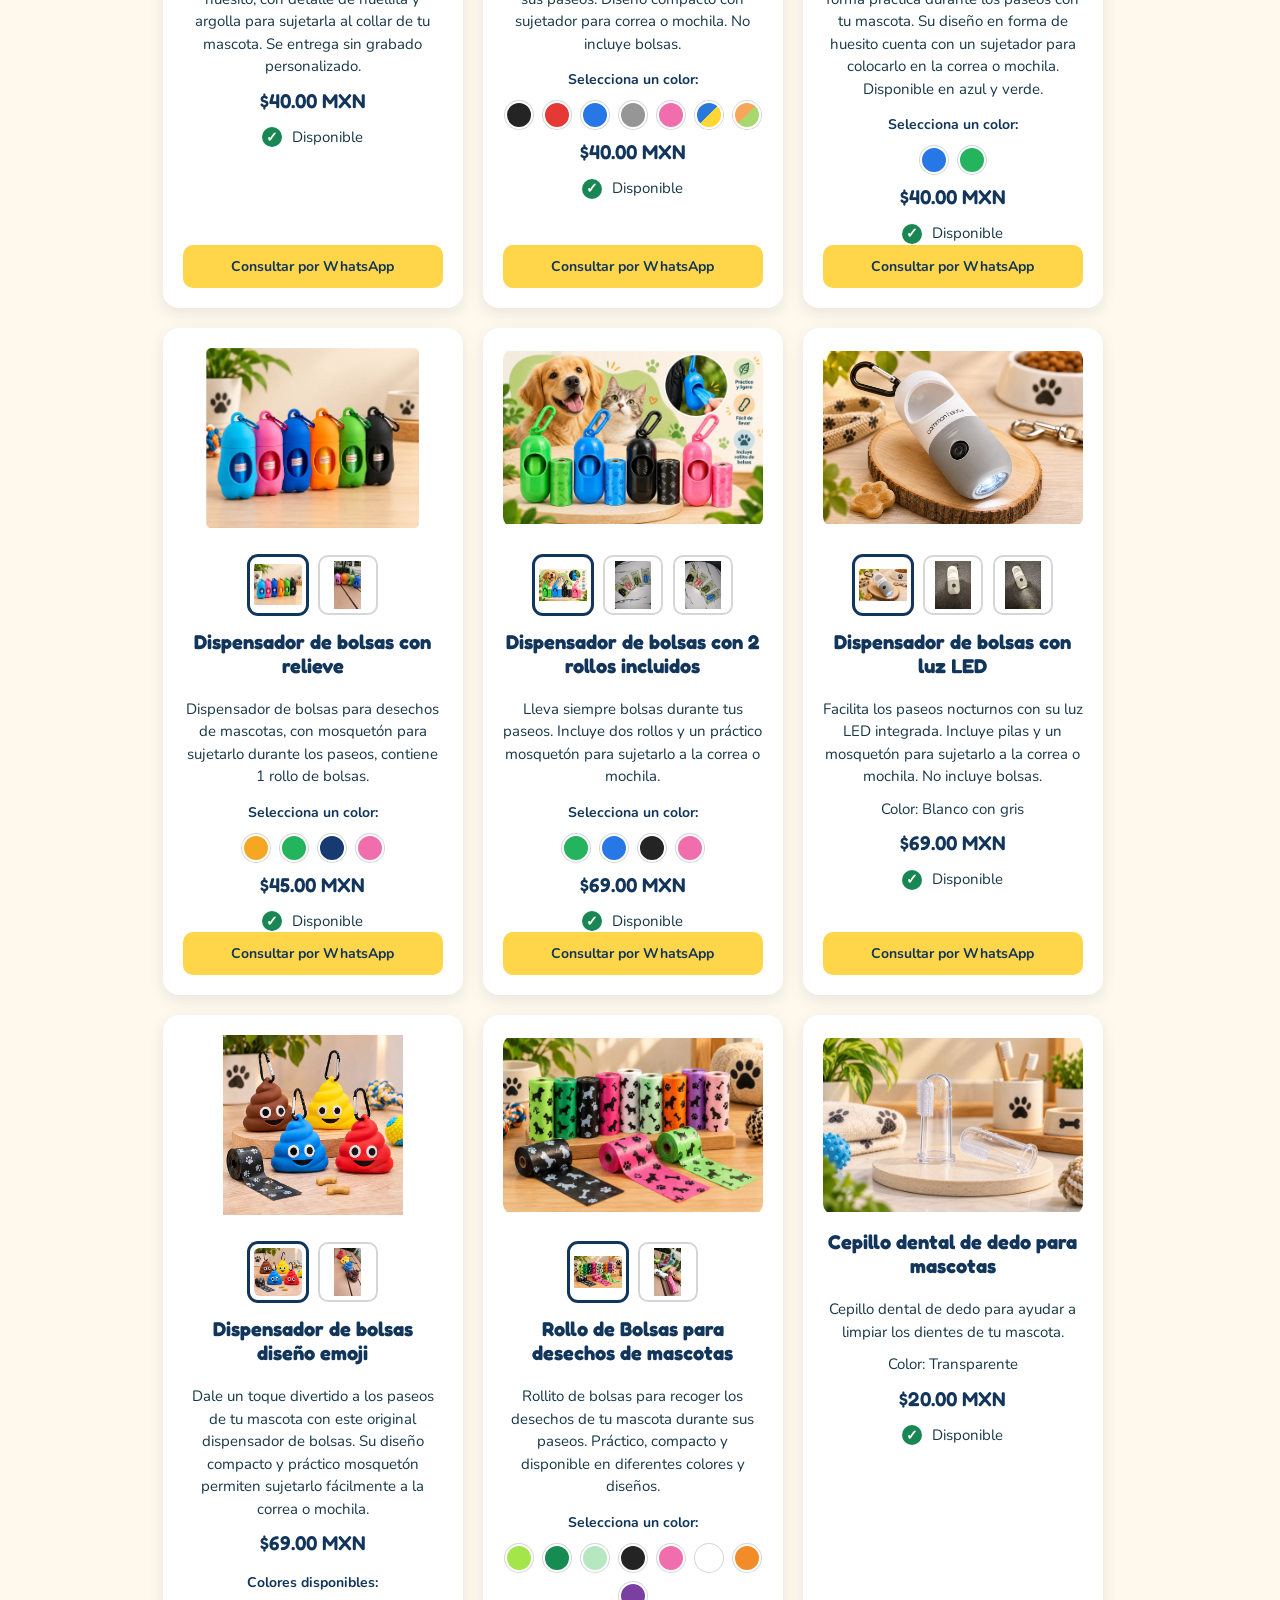
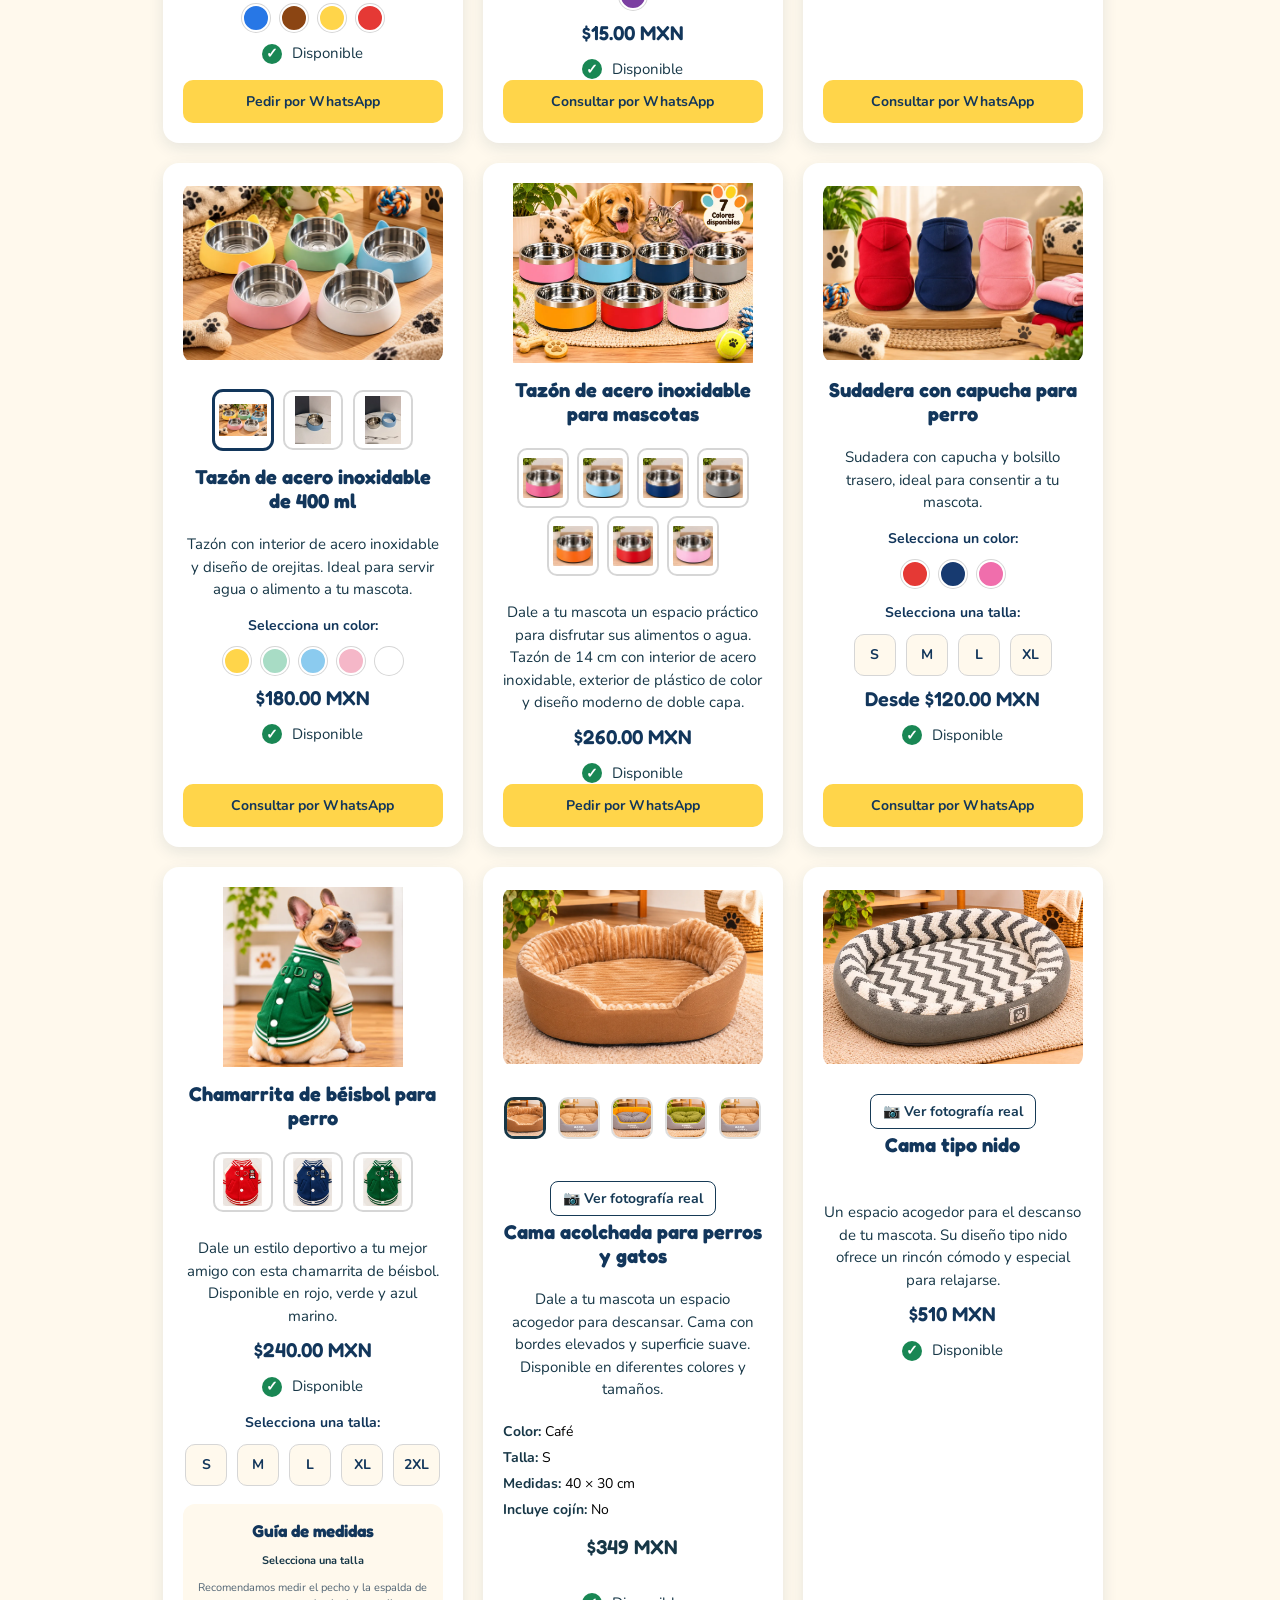
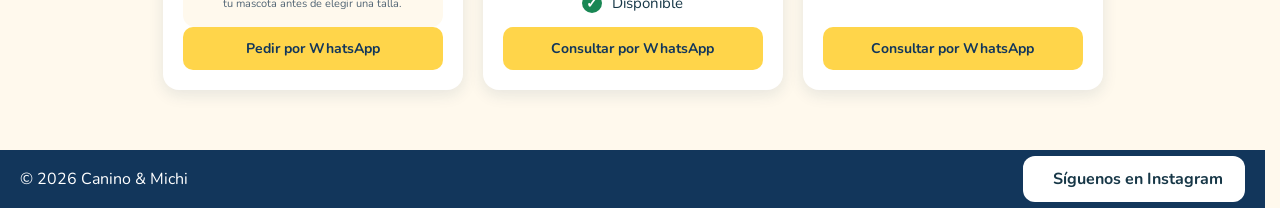
==== commit 55a1ab60: "Actualizar sitio web de Canino y Michi Actualizar catálogo de 18 productos, reorganizar tarjetas, me" ====
--- a/catalogo.html
+++ b/catalogo.html
@@ -9,7 +9,7 @@
     <!-- TÍTULO DE LA PESTAÑA -->
     <title>Catálogo | Canino &amp; Michi</title>
     <!-- DESCRIPCIÓN PARA BUSCADORES -->
-    <meta name="description" content="Explora el catálogo de accesorios para mascotas de Canino & Michi.">
+    <meta name="description" content="Explora el catálogo de accesorios para mascotas de Canino &amp; Michi.">
     <!-- CONEXIÓN CON NUESTRO ARCHIVO CSS -->
     <link rel="stylesheet" href="estilos.css">
     <link rel="preconnect" href="https://fonts.googleapis.com">
@@ -93,20 +93,6 @@
 
 
 
-        <!-- AVISO DE PRÓXIMA APERTURA -->
-           <div class="aviso-apertura">
-           <strong>🐾 ¡Muy pronto llega Canino &amp; Michi!</strong>
-
-             <p>
-               Estamos preparando nuestros productos para ti.
-               Apertura prevista para noviembre de 2026, sujeta a la llegada de nuestros productos.
-               Mientras tanto, puedes explorar el catálogo
-               y consultarnos por WhatsApp.
-             </p>
-           </div>
-
-
-
 
         </section>
         <!-- FIN DE PORTADA DEL CATÁLOGO -->
@@ -173,29 +159,49 @@
 
 
 
-            <!-- SEGUNDA MINIATURA: PERRO CON COLLAR LED AZUL -->
+            <!-- SEGUNDA MINIATURA: FOTOGRAFÍA REAL DE LOS COLLARES LED -->
             <button
-                type="button"
-                class="miniatura-opcion"
-                data-imagen="imagenes/collar-led-perro-azul.webp"
-                data-descripcion="Perro usando un collar LED azul"
-                aria-label="Ver perro usando collar LED azul"
-                aria-pressed="false">
-
-            <!-- FOTOGRAFÍA OPTIMIZADA EN FORMATO WEBP -->
+               type="button"
+               class="miniatura-opcion"
+               data-imagen="imagenes/collar-led-real.webp"
+               data-descripcion="Collares LED reales en diferentes colores sobre una mesa de madera"
+               aria-label="Ver fotografía real de los collares LED"
+               aria-pressed="false">
+
+            <!-- VERSIÓN PEQUEÑA OPTIMIZADA -->
             <img
-                src="imagenes/collar-led-perro-azul.webp"
-                alt="Perro usando un collar LED azul">
+               src="imagenes/collar-led-real-miniatura.webp"
+               alt="Collares LED reales acomodados sobre madera">
 
             </button>
             <!-- FIN DE LA SEGUNDA MINIATURA -->
 
 
 
-
-
-
-
+            <!-- TERCERA MINIATURA: DETALLES DE LOS COLLARES LED -->
+            <button
+               type="button"
+               class="miniatura-opcion"
+               data-imagen="imagenes/collar-led-detalles.webp"
+               data-descripcion="Collares LED extendidos mostrando sus colores y detalles"
+               aria-label="Ver detalles de los collares LED"
+               aria-pressed="false">
+ 
+           <!-- IMAGEN PEQUEÑA QUE APARECE EN EL SELECTOR -->
+           <img
+                src="imagenes/collar-led-detalles-miniatura.webp"
+                alt="Vista de los colores y detalles de los collares LED">
+
+           </button>
+           <!-- FIN DE LA TERCERA MINIATURA -->
+
+
+
+        
+
+
+
+           
             </div>
 
             <!-- FIN DE LAS MINIATURAS -->
@@ -207,17 +213,18 @@
 
 
 
-
+<!--PRIMER PRODUCTO-->
                     <!-- NOMBRE DEL PRODUCTO -->
                     <h3>Collares LED para mascotas</h3>
+
+                    
+
                     
                     <!-- DESCRIPCIÓN DEL PRODUCTO -->
-                    <p>Disponible en 7 colores y 4 tallas.</p>
-
-
-
-
-
+                    <p> Dale mayor visibilidad a tu mascota durante
+                        sus paseos nocturnos. Cuenta con tres modos
+                        de iluminación.
+                    </p>
 
 
 
@@ -227,15 +234,13 @@
                     <p>Selecciona un color:</p>
                     <!-- OPCIONES DE COLORES -->
                     <div class="opciones-colores">
-
                     <button type="button" class="color-opcion" data-color="anaranjado" aria-label="Anaranjado">Anaranjado</button>
                     <button type="button" class="color-opcion" data-color="amarillo" aria-label="Amarillo">Amarillo</button>
-                    <button type="button" class="color-opcion" data-color="verde" aria-label="Verde">Verde</button>
+                    <button type="button" class="color-opcion" data-color="verde-fosforescente" aria-label="Verde fosforescente">Verde fosforescente</button>
                     <button type="button" class="color-opcion" data-color="azul" aria-label="Azul">Azul</button>
                     <button type="button" class="color-opcion" data-color="negro" aria-label="Negro">Negro</button>
                     <button type="button" class="color-opcion" data-color="rosa" aria-label="Rosa">Rosa</button>
-                    <button type="button" class="color-opcion" data-color="naranja-claro" aria-label="Naranja claro">Naranja claro</button>
-                    
+                    <button type="button" class="color-opcion" data-color="rojo" aria-label="Rojo">Rojo</button>
                     </div>
 
                     </div>
@@ -277,23 +282,31 @@
 
 
 
-                    
-                    
-
-
 
                     
                     
                     <!-- PRECIO PROVISIONAL -->
-                    <p class="precio-catalogo">$119.00 MXN</p>
+                    <p class="precio-catalogo">$120.00 MXN</p>
+
+                    <!-- DISPONIBILIDAD DEL COLLAR LED -->
+                    <p class="disponibilidad-producto">
+                    <span class="icono-disponible">✓</span>
+                      Disponible
+                    </p>
                     
                     <!-- BOTÓN DE PEDIDO: ENLACE PENDIENTE -->
                     <a href="#" class="boton-pedido-catalogo">
                        Consultar por WhatsApp
                     </a>
+
                 
             </article>
              <!-- FIN DEL PRIMER PRODUCTO -->
+           
+
+
+
+
 
 
 
@@ -354,9 +367,32 @@
             >
             </button>
 
+
+            
+<!-- TERCERA MINIATURA: FOTOGRAFÍA REAL DE LOS COLLARES -->
+<button
+    type="button"
+    class="miniatura-opcion"
+    data-imagen="imagenes/collar-huellitas-detalles.webp"
+    data-descripcion="Fotografía real de los collares con huellitas en diferentes colores"
+    aria-label="Ver fotografía real de los collares con huellitas"
+    aria-pressed="false"
+>
+    <img
+        src="imagenes/collar-huellitas-detalles-miniatura.webp"
+        alt="Collares con huellitas fotografiados sobre una banca"
+    >
+</button>
+
+
+
+
+
+
+
             </div>
 
-            <!-- FIN DE LAS MINIATURAS DEL SEGUNDO PRODUCTO -->
+            <!-- FIN DE LAS MINIATURAS DEL QUINTO PRODUCTO -->
 
 
 
@@ -439,11 +475,7 @@
 
            </div>
 
-           <!-- FIN DE LOS COLORES DEL SEGUNDO PRODUCTO -->
-
-
-
-
+           <!-- FIN DE LOS COLORES DEL QUINTO PRODUCTO -->
 
 
 
@@ -453,7 +485,17 @@
            ========================================= -->
 
            <!-- PRECIO PROVISIONAL DEL PRODUCTO -->
-           <p class="precio-catalogo">$149.00 MXN</p>
+           <p class="precio-catalogo">$40.00 MXN</p>
+
+           
+           
+          <!-- DISPONIBILIDAD DEL COLLAR CON HUELLITAS -->
+          <p class="disponibilidad-producto">
+             <span class="icono-disponible">✓</span>
+             Disponible
+          </p>
+
+
 
            <!-- BOTÓN DE PEDIDO POR WHATSAPP -->
            <a href="#" class="boton-pedido-catalogo">
@@ -476,128 +518,308 @@
 
 
 
-          <!-- =========================================
-          TERCER PRODUCTO: DISPENSADOR CLÁSICO
-          ========================================= -->
-
-          <!-- TARJETA DEL DISPENSADOR CON RELIEVE -->
-           <article class="producto-catalogo producto-dispensador-relieve">
-
-          <!-- FOTOGRAFÍA PRINCIPAL DEL DISPENSADOR CON RELIEVE -->
-           <img
-               id="imagen-principal-dispensador-relieve"
-               src="imagenes/dispensador-relieve-principal.webp"
-               alt="Dispensadores de bolsas con relieve en diferentes colores"
-          >
-
-         <!-- NOMBRE DEL PRODUCTO -->
-         <h3>Dispensador de bolsas con relieve</h3>
-
-         <!-- DESCRIPCIÓN DEL PRODUCTO -->
-         <p>
-             Dispensador de bolsas para desechos de mascotas,
-             con mosquetón para sujetarlo durante los paseos.
-         </p>
-
-
-
-
-
-
-         <!-- =========================================
-         COLORES DEL DISPENSADOR CLÁSICO
-         ========================================= -->
-
-        <div class="colores-producto">
-
-        <!-- INDICACIÓN PARA EL CLIENTE -->
+
+
+
+
+
+
+
+
+
+<!-- =========================================
+     TERCER PRODUCTO:
+     CORREA AJUSTABLE TIPO LAZO
+========================================= -->
+
+<article class="producto-catalogo producto-correas-ajustables">
+
+    <!-- FOTOGRAFÍA PRINCIPAL -->
+    <img
+        src="imagenes/correas-ajustables-canino-michi.webp"
+        alt="Correas ajustables tipo lazo para perros en colores rosa, rojo, azul cielo y azul zafiro"
+    >
+
+    
+<!-- =========================================
+     GALERÍA DE FOTOGRAFÍAS DEL PRODUCTO 13
+========================================= -->
+<div class="miniaturas-producto">
+
+    <!-- Miniatura de la fotografía principal -->
+    <button
+        type="button"
+        class="miniatura-opcion miniatura-activa"
+        data-imagen="imagenes/correas-ajustables-canino-michi.webp"
+        data-descripcion="Correas ajustables tipo lazo para perros en cuatro colores"
+        aria-label="Ver fotografía principal"
+        aria-pressed="true">
+        <img
+            src="imagenes/correas-ajustables-canino-michi.webp"
+            alt="Fotografía principal de las correas"
+        >
+    </button>
+
+    <!-- Primera fotografía real: correas sobre el pasto -->
+    <button
+        type="button"
+        class="miniatura-opcion"
+        data-imagen="imagenes/correas-nylon-pasto.webp"
+        data-descripcion="Correas de nylon en cuatro colores sobre el pasto"
+        aria-label="Ver correas sobre el pasto"
+        aria-pressed="false">
+        <img
+            src="imagenes/correas-nylon-pasto.webp"
+            alt="Correas de nylon sobre el pasto"
+        >
+    </button>
+
+    <!-- Segunda fotografía real: correas colgadas -->
+    <button
+        type="button"
+        class="miniatura-opcion"
+        data-imagen="imagenes/correas-nylon-colgadas.webp"
+        data-descripcion="Correas de nylon en cuatro colores colgadas"
+        aria-label="Ver correas colgadas"
+        aria-pressed="false">
+        <img
+            src="imagenes/correas-nylon-colgadas.webp"
+            alt="Correas de nylon colgadas"
+        >
+    </button>
+
+</div>
+<!-- FIN DE LA GALERÍA DEL PRODUCTO 13 -->
+
+
+
+
+
+    <!-- NOMBRE DEL PRODUCTO -->
+    <h3>Correa ajustable tipo lazo para perros</h3>
+
+    <!-- DESCRIPCIÓN -->
+    <p>
+        Correa para paseos con sistema de ajuste
+        tipo lazo. Disponible en cuatro colores.
+        Medidas: 1 cm de ancho y 1.3 m de largo.
+    </p>
+
+    <!-- SELECCIÓN DE COLORES -->
+    <div class="colores-producto">
+
         <p>Selecciona un color:</p>
 
-        <!-- CONTENEDOR DE LOS CUATRO COLORES -->
         <div class="opciones-colores">
 
-        <!-- AMARILLO ANARANJADO -->
-        <button type="button"
-                class="color-opcion"
-                data-color="amarillo-anaranjado"
-                aria-label="Amarillo anaranjado"
-                aria-pressed="false">
-            Amarillo anaranjado
-        </button>
-
-        <!-- VERDE -->
-        <button type="button"
-                class="color-opcion"
-                data-color="verde"
-                aria-label="Verde"
-                aria-pressed="false">
-            Verde
-        </button>
-
-        <!-- AZUL MARINO -->
-        <button type="button"
-                class="color-opcion"
-                data-color="azul-marino"
-                aria-label="Azul marino"
-                aria-pressed="false">
-            Azul marino
-        </button>
-
-        <!-- ROSA -->
-        <button type="button"
+            <button
+                type="button"
                 class="color-opcion"
                 data-color="rosa"
                 aria-label="Rosa"
                 aria-pressed="false">
-            Rosa
-        </button>
+                Rosa
+            </button>
+
+            <button
+                type="button"
+                class="color-opcion"
+                data-color="rojo"
+                aria-label="Rojo"
+                aria-pressed="false">
+                Rojo
+            </button>
+
+            <button
+                type="button"
+                class="color-opcion"
+                data-color="azul-cielo"
+                aria-label="Azul cielo"
+                aria-pressed="false">
+                Azul cielo
+            </button>
+
+            <button
+                type="button"
+                class="color-opcion"
+                data-color="azul-zafiro"
+                aria-label="Azul zafiro"
+                aria-pressed="false">
+                Azul zafiro
+            </button>
+
+        </div>
 
     </div>
+    <!-- FIN DE LA SELECCIÓN DE COLORES -->
+
+    <!-- PRECIO DE VENTA -->
+    <p class="precio-catalogo">$110.00 MXN</p>
+
+
+    
+
+<!-- DISPONIBILIDAD DE LA CORREA AJUSTABLE TIPO LAZO -->
+<p class="disponibilidad-producto">
+    <span class="icono-disponible">✓</span>
+    Disponible
+</p>
+
+
+
+
+    <!-- BOTÓN DE WHATSAPP -->
+    <a href="#" class="boton-pedido-catalogo">
+        Consultar por WhatsApp
+    </a>
+
+</article>
+
+<!-- FIN DEL TERCER PRODUCTO -->
+
+
+
+
+
+
+
+
+
+
+
+
+
+
+
+
+
+
+
+
+
+<!-- =========================================
+     CUARTO PRODUCTO:
+     PLACA DE IDENTIFICACIÓN PERSONALIZADA
+========================================= -->
+
+<article class="producto-catalogo producto-placa-identificacion">
+
+    
+<!-- =========================================
+     FOTOGRAFÍA PRINCIPAL DEL PRODUCTO 12
+========================================= -->
+
+<img
+    src="imagenes/placa-identificacion-principal.webp"
+    alt="Placa de acero inoxidable en forma de huesito, sin grabado"
+>
+
+<!-- =========================================
+     GALERÍA DE FOTOGRAFÍAS DEL PRODUCTO 12
+========================================= -->
+
+<div class="miniaturas-producto">
+
+    <!-- Nueva fotografía principal -->
+    <button
+        type="button"
+        class="miniatura-opcion miniatura-activa"
+        data-imagen="imagenes/placa-identificacion-principal.webp"
+        data-descripcion="Placa de acero inoxidable en forma de huesito, sin grabado"
+        aria-label="Ver fotografía principal"
+        aria-pressed="true">
+
+        <img
+            src="imagenes/placa-identificacion-principal.webp"
+            alt="Fotografía principal de la placa"
+        >
+    </button>
+
+    <!-- Fotografía real de la placa -->
+    <button
+        type="button"
+        class="miniatura-opcion"
+        data-imagen="imagenes/placa-acero-real.webp"
+        data-descripcion="Fotografía real de la placa de acero inoxidable con argolla"
+        aria-label="Ver fotografía real de la placa"
+        aria-pressed="false">
+
+        <img
+            src="imagenes/placa-acero-real.webp"
+            alt="Placa real de acero inoxidable"
+        >
+    </button>
+
+    <!-- Fotografía real del empaque -->
+    <button
+        type="button"
+        class="miniatura-opcion"
+        data-imagen="imagenes/placa-acero-empaque.webp"
+        data-descripcion="Placa de acero inoxidable dentro de su empaque"
+        aria-label="Ver fotografía del empaque"
+        aria-pressed="false">
+
+        <img
+            src="imagenes/placa-acero-empaque.webp"
+            alt="Placa de acero inoxidable en su empaque"
+        >
+    </button>
 
 </div>
 
-<!-- FIN DE LOS COLORES DEL DISPENSADOR -->
-
-
-
-
-
-
-
-
-
-
-
-<!-- =========================================
-     PRECIO Y PEDIDO DEL DISPENSADOR CLÁSICO
-========================================= -->
-
-<!-- PRECIO PROVISIONAL DEL PRODUCTO -->
-<p class="precio-catalogo">$79.00 MXN</p>
-
-<!-- BOTÓN DE PEDIDO POR WHATSAPP -->
-<a href="#" class="boton-pedido-catalogo">
-    Consultar por WhatsApp
-</a>
-
-<!-- FIN DEL PRECIO Y BOTÓN DE PEDIDO -->
-
-
-         </article>
-
-         <!-- FIN DEL TERCER PRODUCTO -->
-
-
-
-
-
-
-
-
-
-
-<!-- =========================================
-     CUARTO PRODUCTO: DISPENSADOR SENCILLO
+<!-- FIN DE LA GALERÍA DEL PRODUCTO 12 -->
+
+
+    
+<!-- NOMBRE DEL PRODUCTO -->
+<h3>Placa de identificación de acero inoxidable</h3>
+
+<!-- DESCRIPCIÓN DEL PRODUCTO 12 -->
+<p>
+    Placa de acero inoxidable en forma de huesito,
+    con detalle de huellita y argolla para sujetarla
+    al collar de tu mascota.
+    Se entrega sin grabado personalizado.
+</p>
+
+<!-- PRECIO DE LA PLACA SIN GRABADO -->
+<p class="precio-catalogo">$40.00 MXN</p>
+
+
+
+    
+<!-- DISPONIBILIDAD DE LA PLACA DE ACERO INOXIDABLE -->
+<p class="disponibilidad-producto">
+    <span class="icono-disponible">✓</span>
+    Disponible
+</p>
+
+
+
+    <!-- BOTÓN PARA CONSULTAR POR WHATSAPP -->
+    <a href="#" class="boton-pedido-catalogo">
+        Consultar por WhatsApp
+    </a>
+
+</article>
+
+<!-- FIN DEL CUARTO PRODUCTO -->
+
+
+
+
+
+
+
+
+
+
+
+
+
+
+<!-- =========================================
+     QUINTO PRODUCTO: DISPENSADOR SENCILLO
 ========================================= -->
 
 <article class="producto-catalogo producto-dispensador-sencillo">
@@ -609,14 +831,77 @@
         alt="Dispensadores sencillos de bolsas para mascotas en siete colores"
     >
 
+
+    
+<!-- =========================================
+     GALERÍA DE FOTOGRAFÍAS DEL DISPENSADOR SENCILLO
+========================================= -->
+
+<div class="miniaturas-producto">
+
+    <!-- PRIMERA MINIATURA: FOTOGRAFÍA PRINCIPAL -->
+    <button
+        type="button"
+        class="miniatura-opcion miniatura-activa"
+        data-imagen="imagenes/dispensador-sencillo-principal.webp"
+        data-descripcion="Dispensadores sencillos de bolsas en siete colores"
+        aria-label="Ver fotografía principal de los dispensadores"
+        aria-pressed="true">
+
+        <img
+            src="imagenes/dispensador-sencillo-principal.webp"
+            alt="Vista principal de los dispensadores">
+
+    </button>
+
+    <!-- SEGUNDA MINIATURA: DISPENSADORES COLGADOS -->
+    <button
+        type="button"
+        class="miniatura-opcion"
+        data-imagen="imagenes/dispensador-sencillo-colgados.webp"
+        data-descripcion="Dispensadores sencillos colgados en una reja"
+        aria-label="Ver dispensadores colgados"
+        aria-pressed="false">
+
+        <img
+            src="imagenes/dispensador-sencillo-colgados-miniatura.webp"
+            alt="Dispensadores colgados en diferentes colores">
+
+    </button>
+
+    <!-- TERCERA MINIATURA: DISPENSADORES SOBRE LA MESA -->
+    <button
+        type="button"
+        class="miniatura-opcion"
+        data-imagen="imagenes/dispensador-sencillo-detalles.webp"
+        data-descripcion="Dispensadores sencillos sobre una mesa mostrando sus colores"
+        aria-label="Ver detalles de los dispensadores"
+        aria-pressed="false">
+
+        <img
+            src="imagenes/dispensador-sencillo-detalles-miniatura.webp"
+            alt="Dispensadores sencillos sobre una mesa">
+
+    </button>
+
+</div>
+
+<!-- FIN DE LA GALERÍA DEL DISPENSADOR SENCILLO -->
+
+
+
+
+
+
+
     <!-- NOMBRE DEL PRODUCTO -->
     <h3>Dispensador sencillo de bolsas</h3>
 
     <!-- DESCRIPCIÓN DEL PRODUCTO -->
     <p>
-        Dispensador de bolsas para desechos de mascotas,
-        con diseño compacto y práctico para los paseos.
-        Disponible en 7 colores.
+        Lleva las bolsas de tu mascota durante sus paseos.
+        Diseño compacto con sujetador para correa o mochila.
+        No incluye bolsas.
     </p>
 
 
@@ -699,10 +984,16 @@
      PRECIO DEL DISPENSADOR SENCILLO
 ========================================= -->
 
-<p class="precio-catalogo">$49.00 MXN</p>
+<p class="precio-catalogo">$40.00 MXN</p>
 <!-- FIN DEL PRECIO -->
 
 
+
+<!-- DISPONIBILIDAD DEL DISPENSADOR SENCILLO -->
+<p class="disponibilidad-producto">
+    <span class="icono-disponible">✓</span>
+    Disponible
+</p>
 
 
 <!-- =========================================
@@ -721,118 +1012,6 @@
 
 
 </article>
-<!-- FIN DEL CUARTO PRODUCTO -->
-
-
-
-
-
-
-
-
-
-
-<!-- =========================================
-     QUINTO PRODUCTO: DISPENSADOR CON ROLLITO
-========================================= -->
-
-<article class="producto-catalogo producto-dispensador-rollito">
-
-    <!-- FOTOGRAFÍA PRINCIPAL DEL PRODUCTO -->
-    <img
-        id="imagen-principal-dispensador-rollito"
-        src="imagenes/dispensador-con-rollito-principal.webp"
-        alt="Dispensadores de bolsas con rollito incluido en colores verde, azul, negro y rosa"
-    >
-
-    <!-- NOMBRE DEL PRODUCTO -->
-    <h3>Dispensador de bolsas con rollito incluido</h3>
-
-    <!-- DESCRIPCIÓN DEL PRODUCTO -->
-    <p>
-        Dispensador práctico para llevar bolsas durante
-        los paseos con tu mascota. Incluye un rollito de
-        bolsas del mismo color que el dispensador.
-        Disponible en 4 colores.
-    </p>
-
-
-
-
-
-
-    <!-- =========================================
-     COLORES DEL DISPENSADOR CON ROLLITO
-     ========================================= -->
-
-<div class="colores-producto">
-
-    <!-- INDICACIÓN PARA EL CLIENTE -->
-    <p>Selecciona un color:</p>
-
-    <!-- CONTENEDOR DE LOS CUATRO COLORES -->
-    <div class="opciones-colores">
-
-        <!-- VERDE -->
-        <button type="button" class="color-opcion"
-                data-color="verde"
-                aria-label="Verde"
-                aria-pressed="false">
-            Verde
-        </button>
-
-        <!-- AZUL -->
-        <button type="button" class="color-opcion"
-                data-color="azul"
-                aria-label="Azul"
-                aria-pressed="false">
-            Azul
-        </button>
-
-        <!-- NEGRO -->
-        <button type="button" class="color-opcion"
-                data-color="negro"
-                aria-label="Negro"
-                aria-pressed="false">
-            Negro
-        </button>
-
-        <!-- ROSA -->
-        <button type="button" class="color-opcion"
-                data-color="rosa"
-                aria-label="Rosa"
-                aria-pressed="false">
-            Rosa
-        </button>
-
-    </div>
-
-</div>
-
-<!-- FIN DE LOS COLORES DEL DISPENSADOR CON ROLLITO -->
-
-
-
-
-
-<!-- =========================================
-     PRECIO DEL DISPENSADOR CON ROLLITO
-========================================= -->
-
-<!-- PRECIO PROVISIONAL -->
-<p class="precio-catalogo">$69.00 MXN</p>
-
-<!-- =========================================
-     BOTÓN DE WHATSAPP
-========================================= -->
-
-<a
-    href="#"
-    class="boton-pedido-catalogo"
->
-    Consultar por WhatsApp
-</a>
-
 <!-- FIN DEL QUINTO PRODUCTO -->
 
 
@@ -840,9 +1019,12 @@
 
 
 
-</article>
-
-<!-- FIN DEL QUINTO PRODUCTO -->
+
+
+
+
+
+
 
 
 
@@ -864,13 +1046,63 @@
         alt="Dispensadores de bolsas en forma de huesito, disponibles en azul y verde"
     >
 
+
+    
+<!-- =========================================
+     GALERÍA DEL DISPENSADOR EN FORMA DE HUESITO
+========================================= -->
+
+<div class="miniaturas-producto">
+
+    <!-- MINIATURA 1: FOTOGRAFÍA PRINCIPAL -->
+    <button
+        type="button"
+        class="miniatura-opcion miniatura-activa"
+        data-imagen="imagenes/dispensador-huesito-principal.webp"
+        data-descripcion="Dispensadores de bolsas en forma de huesito en azul y verde"
+        aria-label="Ver fotografía principal del dispensador huesito"
+        aria-pressed="true"
+    >
+        <img
+            src="imagenes/dispensador-huesito-principal.webp"
+            alt="Vista principal de los dispensadores en forma de huesito"
+        >
+    </button>
+
+    <!-- MINIATURA 2: FOTOGRAFÍA REAL -->
+    <button
+        type="button"
+        class="miniatura-opcion"
+        data-imagen="imagenes/dispensador-hueso-real.webp"
+        data-descripcion="Fotografía real de los dispensadores en forma de huesito, azul y verde"
+        aria-label="Ver fotografía real de los dispensadores huesito"
+        aria-pressed="false"
+    >
+        <img
+            src="imagenes/dispensador-hueso-real-miniatura.webp"
+            alt="Dispensadores en forma de huesito sobre una mesa"
+        >
+    </button>
+
+</div>
+
+<!-- FIN DE LA GALERÍA DEL SÉPTIMO PRODUCTO -->
+
+
+
+
+
+
     <!-- NOMBRE DEL PRODUCTO -->
     <h3>Dispensador de bolsas en forma de huesito</h3>
 
     <!-- DESCRIPCIÓN DEL PRODUCTO -->
     <p>
-        Dispensador de bolsas con diseño de huesito
-        y sujetador para paseos. Disponible en azul y verde.
+        Lleva tus bolsas para desechos de forma práctica
+        durante los paseos con tu mascota. Su diseño en
+        forma de huesito cuenta con un sujetador para
+        colocarlo en la correa o mochila.
+        Disponible en azul y verde.
     </p>
 
 
@@ -920,7 +1152,18 @@
 
 
 <!-- PRECIO DEL DISPENSADOR HUESITO -->
-<p class="precio-catalogo">$49.00 MXN</p>
+<p class="precio-catalogo">$40.00 MXN</p>
+
+
+
+<!-- DISPONIBILIDAD DEL DISPENSADOR HUESITO -->
+<p class="disponibilidad-producto">
+    <span class="icono-disponible">✓</span>
+    Disponible
+</p>
+
+
+
 
 <!-- BOTÓN PARA PEDIR POR WHATSAPP -->
 <a href="#" class="boton-pedido-catalogo">
@@ -938,8 +1181,885 @@
 
 
 
-<!-- =========================================
-     SÉPTIMO PRODUCTO: CEPILLO DENTAL DE DEDO
+
+
+
+
+
+
+
+
+
+
+
+
+
+
+          <!-- =========================================
+          SÉPTIMO PRODUCTO: DISPENSADOR CLÁSICO CON RELIEVE
+          ========================================= -->
+
+          <!-- TARJETA DEL DISPENSADOR CON RELIEVE -->
+           <article class="producto-catalogo producto-dispensador-relieve">
+
+          <!-- FOTOGRAFÍA PRINCIPAL DEL DISPENSADOR CON RELIEVE -->
+           <img
+               id="imagen-principal-dispensador-relieve"
+               src="imagenes/dispensador-relieve-principal.webp"
+               alt="Dispensadores de bolsas con relieve en diferentes colores"
+          >
+
+          
+<!-- =========================================
+     GALERÍA DEL DISPENSADOR CON RELIEVE
+========================================= -->
+
+<div class="miniaturas-producto">
+
+    <!-- MINIATURA 1: FOTOGRAFÍA PRINCIPAL -->
+    <button
+        type="button"
+        class="miniatura-opcion miniatura-activa"
+        data-imagen="imagenes/dispensador-relieve-principal.webp"
+        data-descripcion="Dispensadores de bolsas con relieve en diferentes colores"
+        aria-label="Ver fotografía principal del dispensador con relieve"
+        aria-pressed="true"
+    >
+        <img
+            src="imagenes/dispensador-relieve-principal.webp"
+            alt="Vista principal de los dispensadores con relieve"
+        >
+    </button>
+
+    <!-- MINIATURA 2: FOTOGRAFÍA REAL -->
+    <button
+        type="button"
+        class="miniatura-opcion"
+        data-imagen="imagenes/dispensador-relieve-real.webp"
+        data-descripcion="Fotografía real de los dispensadores con relieve y un rollo de bolsas incluido"
+        aria-label="Ver fotografía real de los dispensadores con relieve"
+        aria-pressed="false"
+    >
+        <img
+            src="imagenes/dispensador-relieve-real-miniatura.webp"
+            alt="Dispensadores con relieve fotografiados sobre una mesa"
+        >
+    </button>
+
+</div>
+
+<!-- FIN DE LA GALERÍA DEL SEXTO PRODUCTO -->
+
+
+
+
+
+
+         <!-- NOMBRE DEL PRODUCTO -->
+         <h3>Dispensador de bolsas con relieve</h3>
+
+         <!-- DESCRIPCIÓN DEL PRODUCTO -->
+         <p>
+             Dispensador de bolsas para desechos de mascotas,
+             con mosquetón para sujetarlo durante los paseos, contiene 
+             1 rollo de bolsas.
+         </p>
+
+
+
+
+
+
+         <!-- =========================================
+         COLORES DEL DISPENSADOR CLÁSICO
+         ========================================= -->
+
+        <div class="colores-producto">
+
+        <!-- INDICACIÓN PARA EL CLIENTE -->
+        <p>Selecciona un color:</p>
+
+        <!-- CONTENEDOR DE LOS CUATRO COLORES -->
+        <div class="opciones-colores">
+
+        <!-- NARANJA -->
+        <button type="button"
+            class="color-opcion"
+            data-color="amarillo-anaranjado"
+            aria-label="Naranja"
+            aria-pressed="false">
+        Naranja
+        </button>
+
+        <!-- VERDE -->
+        <button type="button"
+                class="color-opcion"
+                data-color="verde"
+                aria-label="Verde"
+                aria-pressed="false">
+            Verde
+        </button>
+
+        <!-- AZUL MARINO -->
+        <button type="button"
+                class="color-opcion"
+                data-color="azul-marino"
+                aria-label="Azul marino"
+                aria-pressed="false">
+            Azul marino
+        </button>
+
+        <!-- ROSA -->
+        <button type="button"
+                class="color-opcion"
+                data-color="rosa"
+                aria-label="Rosa"
+                aria-pressed="false">
+            Rosa
+        </button>
+
+    </div>
+
+</div>
+
+<!-- FIN DE LOS COLORES DEL DISPENSADOR -->
+
+
+
+
+
+
+<!-- =========================================
+     PRECIO Y PEDIDO DEL DISPENSADOR CLÁSICO
+========================================= -->
+
+<!-- PRECIO PROVISIONAL DEL PRODUCTO -->
+<p class="precio-catalogo">$45.00 MXN</p>
+
+
+
+<!-- DISPONIBILIDAD DEL DISPENSADOR CON RELIEVE -->
+<p class="disponibilidad-producto">
+    <span class="icono-disponible">✓</span>
+    Disponible
+</p>
+
+
+
+
+
+<!-- BOTÓN DE PEDIDO POR WHATSAPP -->
+<a href="#" class="boton-pedido-catalogo">
+    Consultar por WhatsApp
+</a>
+
+<!-- FIN DEL PRECIO Y BOTÓN DE PEDIDO -->
+
+
+         </article>
+
+<!-- FIN DEL SÉPTIMO PRODUCTO -->
+
+
+
+
+
+
+
+
+
+
+
+
+
+
+
+
+<!-- =========================================
+     OCTAVO PRODUCTO: DISPENSADOR CON 2 ROLLOS INCLUIDOS 
+========================================= -->
+
+<article class="producto-catalogo producto-dispensador-rollito">
+
+    <!-- FOTOGRAFÍA PRINCIPAL DEL PRODUCTO -->
+    <img
+        id="imagen-principal-dispensador-rollito"
+        src="imagenes/dispensador-con-rollito-principal.webp"
+        alt="Dispensadores de bolsas con rollito incluido en colores verde, azul, negro y rosa"
+    >
+
+
+    
+<!-- =========================================
+     GALERÍA DEL DISPENSADOR CON 2 ROLLOS
+========================================= -->
+
+<div class="miniaturas-producto">
+
+    <!-- MINIATURA 1: FOTOGRAFÍA PRINCIPAL -->
+    <button
+        type="button"
+        class="miniatura-opcion miniatura-activa"
+        data-imagen="imagenes/dispensador-con-rollito-principal.webp"
+        data-descripcion="Dispensadores de bolsas con 2 rollos incluidos en cuatro colores"
+        aria-label="Ver fotografía principal del dispensador"
+        aria-pressed="true">
+
+        <img
+            src="imagenes/dispensador-con-rollito-principal.webp"
+            alt="Vista principal del dispensador con 2 rollos">
+
+    </button>
+
+    <!-- MINIATURA 2: FOTOGRAFÍA REAL -->
+    <button
+        type="button"
+        class="miniatura-opcion"
+        data-imagen="imagenes/dispensador-dos-rollos-real.webp"
+        data-descripcion="Dispensadores con 2 rollos en sus empaques originales"
+        aria-label="Ver fotografía real de los dispensadores"
+        aria-pressed="false">
+
+        <img
+            src="imagenes/dispensador-dos-rollos-real-miniatura.webp"
+            alt="Dispensadores con 2 rollos en cuatro colores">
+
+    </button>
+
+    <!-- MINIATURA 3: VISTA COMPLEMENTARIA -->
+    <button
+        type="button"
+        class="miniatura-opcion"
+        data-imagen="imagenes/dispensador-dos-rollos-detalles.webp"
+        data-descripcion="Vista complementaria de los dispensadores con 2 rollos"
+        aria-label="Ver otra fotografía de los dispensadores"
+        aria-pressed="false">
+
+        <img
+            src="imagenes/dispensador-dos-rollos-detalles-miniatura.webp"
+            alt="Dispensadores con 2 rollos vistos desde otro ángulo">
+
+    </button>
+
+</div>
+
+<!-- FIN DE LA GALERÍA DEL DISPENSADOR CON 2 ROLLOS -->
+
+
+
+
+
+
+    <!-- NOMBRE DEL PRODUCTO -->
+    <h3>Dispensador de bolsas con 2 rollos incluidos</h3>
+
+    <!-- DESCRIPCIÓN DEL PRODUCTO -->
+    <p>
+        Lleva siempre bolsas durante tus paseos.
+        Incluye dos rollos y un práctico mosquetón
+        para sujetarlo a la correa o mochila.
+    </p>
+
+
+
+
+
+
+    <!-- =========================================
+     COLORES DEL DISPENSADOR CON ROLLITO
+     ========================================= -->
+
+<div class="colores-producto">
+
+    <!-- INDICACIÓN PARA EL CLIENTE -->
+    <p>Selecciona un color:</p>
+
+    <!-- CONTENEDOR DE LOS CUATRO COLORES -->
+    <div class="opciones-colores">
+
+        <!-- VERDE -->
+        <button type="button" class="color-opcion"
+                data-color="verde"
+                aria-label="Verde"
+                aria-pressed="false">
+            Verde
+        </button>
+
+        <!-- AZUL -->
+        <button type="button" class="color-opcion"
+                data-color="azul"
+                aria-label="Azul"
+                aria-pressed="false">
+            Azul
+        </button>
+
+        <!-- NEGRO -->
+        <button type="button" class="color-opcion"
+                data-color="negro"
+                aria-label="Negro"
+                aria-pressed="false">
+            Negro
+        </button>
+
+        <!-- ROSA -->
+        <button type="button" class="color-opcion"
+                data-color="rosa"
+                aria-label="Rosa"
+                aria-pressed="false">
+            Rosa
+        </button>
+
+    </div>
+
+</div>
+
+<!-- FIN DE LOS COLORES DEL DISPENSADOR CON ROLLITO -->
+
+
+
+<!-- =========================================
+     PRECIO DEL DISPENSADOR CON ROLLITO
+========================================= -->
+
+<!-- PRECIO PROVISIONAL -->
+<p class="precio-catalogo">$69.00 MXN</p>
+
+
+
+<!-- DISPONIBILIDAD DEL DISPENSADOR CON 2 ROLLOS -->
+<p class="disponibilidad-producto">
+    <span class="icono-disponible">✓</span>
+    Disponible
+</p>
+
+
+
+
+<!-- =========================================
+     BOTÓN DE WHATSAPP
+========================================= -->
+
+<a
+    href="#"
+    class="boton-pedido-catalogo"
+>
+    Consultar por WhatsApp
+</a>
+
+<!-- FIN DEL TERCER PRODUCTO -->
+
+
+</article>
+<!-- FIN DEL OCTAVO PRODUCTO -->
+
+
+
+
+
+
+
+
+
+
+
+
+
+
+
+
+
+
+
+
+
+
+
+
+
+
+
+<!-- =========================================
+     NOVENO PRODUCTO:
+     DISPENSADOR DE BOLSAS CON LUZ LED
+========================================= -->
+
+<article class="producto-catalogo producto-dispensador-luz-led">
+
+    <!-- FOTOGRAFÍA PRINCIPAL DEL PRODUCTO -->
+    <img
+        id="imagen-principal-dispensador-luz-led"
+        src="imagenes/dispensador-luz-led.webp"
+        alt="Dispensador de bolsas con luz LED en blanco y gris"
+    >
+
+
+    
+<!-- =========================================
+     GALERÍA DEL DISPENSADOR CON LUZ LED
+========================================= -->
+
+<div class="miniaturas-producto">
+
+    <!-- MINIATURA 1: FOTOGRAFÍA PRINCIPAL -->
+    <button
+        type="button"
+        class="miniatura-opcion miniatura-activa"
+        data-imagen="imagenes/dispensador-luz-led.webp"
+        data-descripcion="Dispensador de bolsas con luz LED en blanco y gris"
+        aria-label="Ver fotografía principal del dispensador LED"
+        aria-pressed="true">
+
+        <img
+            src="imagenes/dispensador-luz-led.webp"
+            alt="Vista principal del dispensador con luz LED"
+        >
+
+    </button>
+
+    <!-- MINIATURA 2: FOTOGRAFÍA REAL APAGADO -->
+    <button
+        type="button"
+        class="miniatura-opcion"
+        data-imagen="imagenes/dispensador-led-real.webp"
+        data-descripcion="Fotografía real del dispensador de bolsas con luz LED apagada"
+        aria-label="Ver fotografía real del dispensador apagado"
+        aria-pressed="false">
+
+        <img
+            src="imagenes/dispensador-led-real-miniatura.webp"
+            alt="Dispensador LED apagado"
+        >
+
+    </button>
+
+    <!-- MINIATURA 3: FOTOGRAFÍA REAL ENCENDIDO -->
+    <button
+        type="button"
+        class="miniatura-opcion"
+        data-imagen="imagenes/dispensador-led-encendido.webp"
+        data-descripcion="Dispensador de bolsas mostrando su luz LED encendida"
+        aria-label="Ver dispensador con la luz LED encendida"
+        aria-pressed="false">
+
+        <img
+            src="imagenes/dispensador-led-encendido-miniatura.webp"
+            alt="Dispensador con luz LED encendida"
+        >
+
+    </button>
+
+</div>
+
+<!-- FIN DE LA GALERÍA DEL DISPENSADOR LED -->
+
+
+
+
+
+
+    <!-- NOMBRE DEL PRODUCTO -->
+    <h3>Dispensador de bolsas con luz LED</h3>
+
+    <!-- DESCRIPCIÓN DEL PRODUCTO -->
+    <p>
+         Facilita los paseos nocturnos con su luz LED integrada.
+         Incluye pilas y un mosquetón para sujetarlo
+         a la correa o mochila. No incluye bolsas.
+    </p>
+
+    <!-- COLOR DISPONIBLE -->
+    <p>Color: Blanco con gris</p>
+
+    <!-- PRECIO DE VENTA -->
+    <p class="precio-catalogo">$69.00 MXN</p>
+
+
+
+    <!-- DISPONIBILIDAD DEL DISPENSADOR CON LUZ LED -->
+    <p class="disponibilidad-producto">
+    <span class="icono-disponible">✓</span>
+    Disponible
+    </p>
+
+
+    <!-- BOTÓN DE CONSULTA POR WHATSAPP -->
+    <a href="#" class="boton-pedido-catalogo">
+        Consultar por WhatsApp
+    </a>
+
+</article>
+
+<!-- FIN DEL NOVENO PRODUCTO -->
+
+
+
+
+
+
+
+
+
+
+
+
+
+
+
+
+
+<!-- =========================================
+     PRODUCTO 10: DISPENSADOR DE BOLSAS DISEÑO POPÓ
+========================================= -->
+
+<article class="producto-catalogo producto-dispensador-popo">
+
+    <!-- FOTOGRAFÍA PRINCIPAL -->
+    <img
+        src="imagenes/dispensador-popó.webp"
+        alt="Dispensadores de bolsas para mascotas con diseño de popó en colores azul, café, amarillo y rojo"
+        loading="lazy"
+    >
+
+
+    
+<!-- =========================================
+     GALERÍA DE FOTOGRAFÍAS DEL PRODUCTO 18
+========================================= -->
+<div class="miniaturas-producto">
+
+    <!-- Miniatura de la fotografía principal -->
+    <button
+        type="button"
+        class="miniatura-opcion miniatura-activa"
+        data-imagen="imagenes/dispensador-popó.webp"
+        data-descripcion="Dispensadores de bolsas diseño emoji en cuatro colores"
+        aria-label="Ver fotografía principal"
+        aria-pressed="true">
+
+        <img
+            src="imagenes/dispensador-popó.webp"
+            alt="Fotografía principal de los dispensadores emoji"
+        >
+    </button>
+
+    
+<!-- Miniatura de la fotografía real -->
+<button
+    type="button"
+    class="miniatura-opcion"
+    data-imagen="imagenes/dispensador-emoji-nueva-foto-emoji.webp"
+    data-descripcion="Fotografía real de los dispensadores emoji en cuatro colores"
+    aria-label="Ver fotografía real"
+    aria-pressed="false">
+
+    <img
+        src="imagenes/dispensador-emoji-nueva-foto-emoji.webp"
+        alt="Dispensadores emoji en colores rojo, amarillo, azul y café"
+    >
+</button>
+
+
+</div>
+<!-- FIN DE LA GALERÍA DEL PRODUCTO 18 -->
+
+
+
+
+
+
+    <!-- NOMBRE DEL PRODUCTO -->
+    <h3>Dispensador de bolsas diseño emoji</h3>
+
+    <!-- DESCRIPCIÓN DEL PRODUCTO -->
+    <p>
+        Dale un toque divertido a los paseos de tu mascota
+        con este original dispensador de bolsas.
+        Su diseño compacto y práctico mosquetón permiten
+        sujetarlo fácilmente a la correa o mochila.
+    </p>
+
+    <!-- PRECIO -->
+    <p class="precio-catalogo">$69.00 MXN</p>
+
+    <!-- COLORES DISPONIBLES -->
+    <div class="colores-producto">
+
+        <p>Colores disponibles:</p>
+
+        <div class="opciones-colores">
+
+            <button
+                type="button"
+                class="color-opcion"
+                data-color="azul"
+                aria-label="Seleccionar color azul"
+                aria-pressed="false">
+            </button>
+
+            <button
+                type="button"
+                class="color-opcion"
+                data-color="cafe"
+                aria-label="Seleccionar color café"
+                aria-pressed="false">
+            </button>
+
+            <button
+                type="button"
+                class="color-opcion"
+                data-color="amarillo"
+                aria-label="Seleccionar color amarillo"
+                aria-pressed="false">
+            </button>
+
+            <button
+                type="button"
+                class="color-opcion"
+                data-color="rojo"
+                aria-label="Seleccionar color rojo"
+                aria-pressed="false">
+            </button>
+
+        </div>
+
+    </div>
+
+
+
+    
+<!-- DISPONIBILIDAD DEL DISPENSADOR DISEÑO EMOJI -->
+<p class="disponibilidad-producto">
+    <span class="icono-disponible">✓</span>
+    Disponible
+</p>
+    
+
+
+
+
+    <!-- CONSULTA POR WHATSAPP -->
+    <a
+        href="#"
+        class="boton-pedido-catalogo"
+        aria-label="Consultar dispensador de bolsas diseño popó por WhatsApp"
+    >
+        Pedir por WhatsApp
+    </a>
+
+</article>
+
+<!-- FIN DEL PRODUCTO 10: DISPENSADOR DE BOLSAS DISEÑO POPÓ -->
+
+
+
+
+
+
+
+
+
+
+
+
+
+
+
+
+
+
+
+<!-- =========================================
+     PRODUCTO 11: BOLSAS PARA DESECHOS
+========================================= -->
+
+<article class="producto-catalogo producto-bolsas-desechos">
+
+    <!-- FOTOGRAFÍA PRINCIPAL -->
+    <img
+        src="imagenes/bolsas-desechos-colores-principal.webp"
+        alt="Rollitos de bolsas para desechos de mascotas en diferentes colores"
+    >
+
+    
+<!-- =========================================
+     GALERÍA DE FOTOGRAFÍAS DEL PRODUCTO 10
+========================================= -->
+
+<div class="miniaturas-producto">
+
+    <!-- Fotografía original del catálogo -->
+    <button
+        type="button"
+        class="miniatura-opcion miniatura-activa"
+        data-imagen="imagenes/bolsas-desechos-colores-principal.webp"
+        data-descripcion="Rollitos de bolsas para desechos en diferentes colores"
+        aria-label="Ver fotografía principal"
+        aria-pressed="true">
+
+        <img
+            src="imagenes/bolsas-desechos-colores-principal.webp"
+            alt="Fotografía principal de los rollitos"
+        >
+    </button>
+
+    <!-- Fotografía real de nuestros productos -->
+    <button
+        type="button"
+        class="miniatura-opcion"
+        data-imagen="imagenes/bolsas-desechos-rollitos-real.webp"
+        data-descripcion="Fotografía real de los rollitos disponibles en Canino y Michi"
+        aria-label="Ver fotografía real"
+        aria-pressed="false">
+
+        <img
+            src="imagenes/bolsas-desechos-rollitos-real.webp"
+            alt="Fotografía real de los rollitos"
+        >
+    </button>
+
+</div>
+
+<!-- FIN DE LA GALERÍA DEL PRODUCTO 10 -->
+
+
+    <!-- NOMBRE DEL PRODUCTO -->
+    <h3>Rollo de Bolsas para desechos de mascotas</h3>
+
+    
+<!-- DESCRIPCIÓN DEL PRODUCTO 10 -->
+<p>
+    Rollito de bolsas para recoger los desechos
+    de tu mascota durante sus paseos.
+    Práctico, compacto y disponible en
+    diferentes colores y diseños.
+</p>
+
+
+
+
+
+
+
+    
+<!-- COLORES DE LAS BOLSAS PARA DESECHOS -->
+<div class="colores-producto">
+
+    <p>Selecciona un color:</p>
+
+    <div class="opciones-colores">
+
+        <button type="button" class="color-opcion"
+            data-color="verde-limon"
+            aria-label="Verde limón"
+            aria-pressed="false">Verde limón</button>
+
+        <button type="button" class="color-opcion"
+            data-color="verde-oscuro"
+            aria-label="Verde oscuro"
+            aria-pressed="false">Verde oscuro</button>
+
+        <button type="button" class="color-opcion"
+            data-color="verde-menta"
+            aria-label="Verde menta"
+            aria-pressed="false">Verde menta</button>
+
+        <button type="button" class="color-opcion"
+            data-color="negro"
+            aria-label="Negro"
+            aria-pressed="false">Negro</button>
+
+        <button type="button" class="color-opcion"
+            data-color="rosa"
+            aria-label="Rosa"
+            aria-pressed="false">Rosa</button>
+
+        <button type="button" class="color-opcion"
+            data-color="blanco"
+            aria-label="Blanco"
+            aria-pressed="false">Blanco</button>
+
+        <button type="button" class="color-opcion"
+            data-color="naranja"
+            aria-label="Naranja"
+            aria-pressed="false">Naranja</button>
+
+        <button type="button" class="color-opcion"
+            data-color="morado"
+            aria-label="Morado"
+            aria-pressed="false">Morado</button>
+
+    </div>
+
+</div>
+<!-- FIN DE LOS COLORES -->
+
+
+
+<!-- PRECIO DE LAS BOLSAS PARA DESECHOS -->
+<p class="precio-catalogo">$15.00 MXN</p>
+
+
+
+
+
+<!-- DISPONIBILIDAD DE LAS BOLSAS PARA DESECHOS -->
+<p class="disponibilidad-producto">
+    <span class="icono-disponible">✓</span>
+    Disponible
+</p>
+
+
+
+
+<!-- BOTÓN PARA PEDIR POR WHATSAPP -->
+<a href="#" class="boton-pedido-catalogo">
+    Consultar por WhatsApp
+</a>
+
+
+
+</article>
+
+<!-- FIN DEL PRODUCTO 11 -->
+
+
+
+
+
+
+
+
+
+
+
+
+
+
+
+
+
+
+
+
+
+
+
+
+
+
+
+
+
+
+
+
+
+
+
+
+
+<!-- =========================================
+     PRODUCTO 12: CEPILLO DENTAL DE DEDO
 ========================================= -->
 
 <article class="producto-catalogo producto-cepillo-dental">
@@ -963,7 +2083,17 @@
 <p>Color: Transparente</p>
 
 <!-- PRECIO DEL CEPILLO DENTAL -->
-<p class="precio-catalogo">$28.00 MXN</p>
+<p class="precio-catalogo">$20.00 MXN</p>
+
+
+
+<!-- DISPONIBILIDAD DEL CEPILLO DENTAL -->
+<p class="disponibilidad-producto">
+    <span class="icono-disponible">✓</span>
+    Disponible
+</p>
+
+
 
 <!-- BOTÓN PARA PEDIR POR WHATSAPP -->
 <a href="#" class="boton-pedido-catalogo">
@@ -974,16 +2104,324 @@
 
 </article>
 
-<!-- FIN DEL SÉPTIMO PRODUCTO -->
-
-
-
-
-
-
-
-<!-- =========================================
-     OCTAVO PRODUCTO: SUDADERAS PARA PERRO
+<!-- FIN DEL  PRODUCTO 12 -->
+
+
+
+
+
+
+
+
+
+
+
+
+
+
+
+<!-- =========================================
+     PRODUCTO 13: TAZONES DE ACERO
+========================================= -->
+
+<article class="producto-catalogo producto-tazones-acero">
+
+    <!-- FOTOGRAFÍA PRINCIPAL -->
+    <img
+        src="imagenes/tazones-acero-400ml-principal.webp"
+        alt="Tazones de acero inoxidable de 400 ml en cinco colores"
+    >
+
+
+    
+<!-- =========================================
+     GALERÍA DE FOTOGRAFÍAS DEL PRODUCTO 11
+========================================= -->
+
+<div class="miniaturas-producto">
+
+    <!-- Fotografía original del catálogo -->
+    <button
+        type="button"
+        class="miniatura-opcion miniatura-activa"
+        data-imagen="imagenes/tazones-acero-400ml-principal.webp"
+        data-descripcion="Tazones de acero inoxidable de 400 ml en diferentes colores"
+        aria-label="Ver fotografía principal"
+        aria-pressed="true">
+
+        <img
+            src="imagenes/tazones-acero-400ml-principal.webp"
+            alt="Fotografía principal de los tazones"
+        >
+    </button>
+
+
+    <!-- Fotografía real: tazón ensamblado -->
+    <button
+        type="button"
+        class="miniatura-opcion"
+        data-imagen="imagenes/tazon-gatito-400ml-armado.webp"
+        data-descripcion="Tazón de acero inoxidable de 400 ml ensamblado en su base azul"
+        aria-label="Ver tazón ensamblado"
+        aria-pressed="false">
+
+        <img
+            src="imagenes/tazon-gatito-400ml-armado.webp"
+            alt="Tazón de acero inoxidable ensamblado"
+        >
+    </button>
+
+    <!-- Fotografía real: recipiente y base separados -->
+    <button
+        type="button"
+        class="miniatura-opcion"
+        data-imagen="imagenes/tazon-gatito-400ml-separado.webp"
+        data-descripcion="Tazón de acero inoxidable y base azul separados"
+        aria-label="Ver componentes del tazón"
+        aria-pressed="false">
+
+        <img
+            src="imagenes/tazon-gatito-400ml-separado.webp"
+            alt="Recipiente de acero inoxidable y base azul"
+        >
+    </button>
+
+</div>
+
+<!-- FIN DE LA GALERÍA DEL PRODUCTO 11 -->
+
+
+
+
+    <!-- NOMBRE DEL PRODUCTO -->
+    <h3>Tazón de acero inoxidable de 400 ml</h3>
+
+    <!-- DESCRIPCIÓN -->
+    <p>
+        Tazón con interior de acero inoxidable
+        y diseño de orejitas. Ideal para servir
+        agua o alimento a tu mascota.
+    </p>
+
+
+
+
+    
+<!-- COLORES DE LOS TAZONES DE ACERO -->
+<div class="colores-producto">
+
+    <p>Selecciona un color:</p>
+
+    <div class="opciones-colores">
+
+        <button type="button" class="color-opcion"
+            data-color="amarillo"
+            aria-label="Amarillo"
+            aria-pressed="false">Amarillo</button>
+
+        <button type="button" class="color-opcion"
+            data-color="verde-menta"
+            aria-label="Verde menta"
+            aria-pressed="false">Verde menta</button>
+
+        <button type="button" class="color-opcion"
+            data-color="azul-cielo"
+            aria-label="Azul cielo"
+            aria-pressed="false">Azul cielo</button>
+
+        <button type="button" class="color-opcion"
+            data-color="rosa-pastel"
+            aria-label="Rosa pastel"
+            aria-pressed="false">Rosa pastel</button>
+
+        <button type="button" class="color-opcion"
+            data-color="blanco"
+            aria-label="Blanco"
+            aria-pressed="false">Blanco</button>
+
+    </div>
+
+</div>
+<!-- FIN DE LOS COLORES DE LOS TAZONES -->
+
+
+<!-- PRECIO DEL TAZÓN DE ACERO INOXIDABLE -->
+<p class="precio-catalogo">$180.00 MXN</p>
+
+
+
+
+
+<!-- DISPONIBILIDAD DEL TAZÓN DE ACERO INOXIDABLE -->
+<p class="disponibilidad-producto">
+    <span class="icono-disponible">✓</span>
+    Disponible
+</p>
+
+
+
+
+
+<!-- BOTÓN PARA PEDIR POR WHATSAPP -->
+<a href="#" class="boton-pedido-catalogo">
+    Consultar por WhatsApp
+</a>
+
+
+
+</article>
+
+<!-- FIN DEL PRODUCTO 13-->
+
+
+
+
+
+
+
+
+
+
+
+
+
+
+
+
+
+
+
+
+<!-- =========================================
+     PRODUCTO 14: TAZÓN DE ACERO INOXIDABLE
+========================================= -->
+
+<article class="producto-catalogo producto-tazon-acero">
+
+    <!-- FOTOGRAFÍA PRINCIPAL DEL PRODUCTO -->
+    <img
+        src="imagenes/tazones-acero-inoxidable-portada.webp"
+        alt="Tazones de acero inoxidable para mascotas en diferentes colores"
+        class="imagen-principal-tazon"
+    >
+
+    <!-- NOMBRE DEL PRODUCTO -->
+    <h3>Tazón de acero inoxidable para mascotas</h3>
+
+    <!-- =========================================
+         MINIATURAS DE LOS SIETE COLORES
+    ========================================= -->
+
+    <div class="miniaturas-producto">
+
+        <!-- ROSA -->
+        <button type="button" class="miniatura-opcion"
+                data-color="rosa" aria-label="Ver tazón rosa">
+            <img src="imagenes/tazon-rosa.webp"
+                 alt="Tazón rosa">
+        </button>
+
+        <!-- AZUL CIELO -->
+        <button type="button" class="miniatura-opcion"
+                data-color="azul-cielo" aria-label="Ver tazón azul cielo">
+            <img src="imagenes/tazon-azul-cielo.webp"
+                 alt="Tazón azul cielo">
+        </button>
+
+        <!-- AZUL MARINO -->
+        <button type="button" class="miniatura-opcion"
+                data-color="azul-marino" aria-label="Ver tazón azul marino">
+            <img src="imagenes/tazon-azul-marino.webp"
+                 alt="Tazón azul marino">
+        </button>
+
+        <!-- GRIS -->
+        <button type="button" class="miniatura-opcion"
+                data-color="gris" aria-label="Ver tazón gris">
+            <img src="imagenes/tazon-gris.webp"
+                 alt="Tazón gris">
+        </button>
+
+        <!-- NARANJA -->
+        <button type="button" class="miniatura-opcion"
+                data-color="naranja" aria-label="Ver tazón naranja">
+            <img src="imagenes/tazon-naranja.webp"
+                 alt="Tazón naranja">
+        </button>
+
+        <!-- ROJO -->
+        <button type="button" class="miniatura-opcion"
+                data-color="rojo" aria-label="Ver tazón rojo">
+            <img src="imagenes/tazon-rojo.webp"
+                 alt="Tazón rojo">
+        </button>
+
+        <!-- ROSA PASTEL -->
+        <button type="button" class="miniatura-opcion"
+                data-color="rosa-pastel" aria-label="Ver tazón rosa pastel">
+            <img src="imagenes/tazon-rosa-pastel.webp"
+                 alt="Tazón rosa pastel">
+        </button>
+
+    </div>
+
+    <!-- DESCRIPCIÓN DEL PRODUCTO -->
+    <p>
+        Dale a tu mascota un espacio práctico para disfrutar
+        sus alimentos o agua. Tazón de 14 cm con interior de
+        acero inoxidable, exterior de plástico de color y
+        diseño moderno de doble capa.
+    </p>
+
+    <!-- PRECIO DEL PRODUCTO -->
+    <p class="precio-catalogo">$260.00 MXN</p>
+
+    
+<!-- =========================================
+     DISPONIBILIDAD DEL TAZÓN DE ACERO INOXIDABLE
+========================================= -->
+<p class="disponibilidad-producto">
+    <span class="icono-disponible">✓</span>
+    Disponible
+</p>
+
+
+    <!-- =========================================
+         BOTÓN DE PEDIDO POR WHATSAPP
+    ========================================= -->
+
+    <a
+        href="#"
+        class="boton-pedido-catalogo"
+        aria-label="Consultar tazón de acero inoxidable por WhatsApp"
+    >
+        Pedir por WhatsApp
+    </a>
+
+</article>
+<!--FIN DEL PRODUCTO 14 TAZON DE ACERO INOXIDABLE-->
+
+
+
+
+
+
+
+
+
+
+
+
+
+
+
+
+
+
+
+
+<!-- =========================================
+     PRODUCTO 15: SUDADERAS PARA PERRO
 ========================================= -->
 
 <article class="producto-catalogo producto-sudaderas">
@@ -1099,8 +2537,35 @@
 
 
 
-<!-- PRECIO DE LAS SUDADERAS -->
-<p class="precio-catalogo">$149.00 MXN</p>
+
+<!-- =========================================
+     PRECIO DINÁMICO DE LAS SUDADERAS
+========================================= -->
+
+<!--
+    El precio inicial muestra el precio más bajo.
+    JavaScript lo actualizará cuando el cliente
+    seleccione una talla.
+-->
+
+<p
+    id="precio-sudadera"
+    class="precio-catalogo"
+    aria-live="polite"
+>
+    Desde $120.00 MXN
+</p>
+
+
+
+<!-- DISPONIBILIDAD DE LAS SUDADERAS -->
+<p class="disponibilidad-producto">
+    <span class="icono-disponible">✓</span>
+    Disponible
+</p>
+
+
+
 
 <!-- BOTÓN PARA PEDIR POR WHATSAPP -->
 <a href="#" class="boton-pedido-catalogo">
@@ -1111,343 +2576,753 @@
 
 </article>
 
-<!-- FIN DEL OCTAVO PRODUCTO -->
-
-
-
-
-
-
-
-<!-- =========================================
-     NOVENO PRODUCTO: BOLSAS PARA DESECHOS
-========================================= -->
-
-<article class="producto-catalogo producto-bolsas-desechos">
-
-    <!-- FOTOGRAFÍA PRINCIPAL -->
+<!-- FIN DEL PRODUCTO 15 -->
+
+
+
+
+
+
+
+
+
+
+
+
+
+
+
+
+
+
+
+
+
+
+
+
+
+
+
+
+<!-- =========================================
+     PRODUCTO 16: CHAMARRITA DE BÉISBOL
+========================================= -->
+
+<article class="producto-catalogo producto-chamarrita-beisbol">
+
+    <!-- FOTOGRAFÍA PRINCIPAL DEL PRODUCTO -->
     <img
-        src="imagenes/bolsas-desechos-colores-principal.webp"
-        alt="Rollitos de bolsas para desechos de mascotas en diferentes colores"
+        src="imagenes/chamarrita-beisbol-modelo-bulldog.webp"
+        alt="Perro bulldog francés usando chamarrita de béisbol verde"
+        class="imagen-principal-chamarrita"
     >
 
     <!-- NOMBRE DEL PRODUCTO -->
-    <h3>Bolsas para desechos de mascotas</h3>
-
-    <!-- DESCRIPCIÓN -->
+    <h3>Chamarrita de béisbol para perro</h3>
+
+
+
+
+
+    <!-- =========================================
+     MINIATURAS DE LA CHAMARRITA DE BÉISBOL
+     ========================================= -->
+
+<div class="miniaturas-producto">
+
+    <!-- CHAMARRITA ROJA -->
+    <button
+        type="button"
+        class="miniatura-opcion"
+        data-color="rojo"
+        aria-label="Ver chamarrita roja"
+    >
+        <img
+            src="imagenes/chamarrita-beisbol-roja.webp"
+            alt="Chamarrita de béisbol roja"
+        >
+    </button>
+
+    <!-- CHAMARRITA AZUL MARINO -->
+    <button
+        type="button"
+        class="miniatura-opcion"
+        data-color="azul-marino"
+        aria-label="Ver chamarrita azul marino"
+    >
+        <img
+            src="imagenes/chamarrita-beisbol-azul.webp"
+            alt="Chamarrita de béisbol azul marino"
+        >
+    </button>
+
+    <!-- CHAMARRITA VERDE -->
+    <button
+        type="button"
+        class="miniatura-opcion"
+        data-color="verde"
+        aria-label="Ver chamarrita verde"
+    >
+        <img
+            src="imagenes/chamarrita-beisbol-verde.webp"
+            alt="Chamarrita de béisbol verde"
+        >
+    </button>
+
+</div>
+
+
+
+
+
+
+
+
+
+    <!-- DESCRIPCIÓN DEL PRODUCTO -->
     <p>
-        Bolsas prácticas para los paseos,
-        con divertidos diseños de perritos y huesitos.
+        Dale un estilo deportivo a tu mejor amigo con esta
+        chamarrita de béisbol. Disponible en rojo, verde
+        y azul marino.
     </p>
 
-
-
-
-
-
+    <!-- PRECIO DEL PRODUCTO -->
+    <p class="precio-catalogo">$240.00 MXN</p>
 
 
     
-<!-- COLORES DE LAS BOLSAS PARA DESECHOS -->
-<div class="colores-producto">
-
-    <p>Selecciona un color:</p>
-
-    <div class="opciones-colores">
-
-        <button type="button" class="color-opcion"
-            data-color="verde-limon"
-            aria-label="Verde limón"
-            aria-pressed="false">Verde limón</button>
-
-        <button type="button" class="color-opcion"
-            data-color="verde-oscuro"
-            aria-label="Verde oscuro"
-            aria-pressed="false">Verde oscuro</button>
-
-        <button type="button" class="color-opcion"
-            data-color="verde-menta"
-            aria-label="Verde menta"
-            aria-pressed="false">Verde menta</button>
-
-        <button type="button" class="color-opcion"
-            data-color="negro"
-            aria-label="Negro"
-            aria-pressed="false">Negro</button>
-
-        <button type="button" class="color-opcion"
-            data-color="rosa"
-            aria-label="Rosa"
-            aria-pressed="false">Rosa</button>
-
-        <button type="button" class="color-opcion"
-            data-color="blanco"
-            aria-label="Blanco"
-            aria-pressed="false">Blanco</button>
-
-        <button type="button" class="color-opcion"
-            data-color="naranja"
-            aria-label="Naranja"
-            aria-pressed="false">Naranja</button>
-
-        <button type="button" class="color-opcion"
-            data-color="morado"
-            aria-label="Morado"
-            aria-pressed="false">Morado</button>
+<!-- DISPONIBILIDAD DE LA CHAMARRA TIPO BÉISBOL -->
+<p class="disponibilidad-producto">
+    <span class="icono-disponible">✓</span>
+    Disponible
+</p>
+
+
+
+
+    <!-- =========================================
+     SELECTOR DE TALLAS DE LA CHAMARRITA
+========================================= -->
+
+    <div class="tallas-producto">
+
+    <!-- TÍTULO DEL SELECTOR -->
+    <p>Selecciona una talla:</p>
+
+    <!-- BOTONES DE TALLAS -->
+    <div class="opciones-tallas">
+
+        <button type="button" class="talla-opcion" data-talla="S">
+            S
+        </button>
+
+        <button type="button" class="talla-opcion" data-talla="M">
+            M
+        </button>
+
+        <button type="button" class="talla-opcion" data-talla="L">
+            L
+        </button>
+
+        <button type="button" class="talla-opcion" data-talla="XL">
+            XL
+        </button>
+
+        <button type="button" class="talla-opcion" data-talla="2XL">
+            2XL
+        </button>
 
     </div>
 
 </div>
-<!-- FIN DE LOS COLORES -->
-
-
-
-<!-- PRECIO DE LAS BOLSAS PARA DESECHOS -->
-<p class="precio-catalogo">Precio por confirmar</p>
-
-<!-- BOTÓN PARA PEDIR POR WHATSAPP -->
-<a href="#" class="boton-pedido-catalogo">
+
+
+
+
+<!-- =========================================
+     GUÍA DE MEDIDAS DE LA CHAMARRITA
+========================================= -->
+
+<div class="medidas-chamarrita">
+
+    <!-- TÍTULO DE LA INFORMACIÓN -->
+    <p><strong>Guía de medidas</strong></p>
+
+    <!-- =========================================
+     INFORMACIÓN DINÁMICA DE LA TALLA
+========================================= -->
+
+<div class="informacion-medidas-chamarrita">
+
+    <!-- TALLA SELECCIONADA -->
+    <p class="titulo-talla-chamarrita">
+        Selecciona una talla
+    </p>
+
+    <!-- MEDIDAS DEL PRODUCTO -->
+    <div class="detalle-medidas-chamarrita" hidden>
+
+        <!-- PESO ORIENTATIVO -->
+        <div class="fila-medida-chamarrita">
+            <span>Peso orientativo</span>
+            <strong class="peso-chamarrita"></strong>
+        </div>
+
+        <!-- LARGO DE ESPALDA -->
+        <div class="fila-medida-chamarrita">
+            <span>Largo de espalda</span>
+            <strong class="espalda-chamarrita"></strong>
+        </div>
+
+        <!-- CONTORNO DE PECHO -->
+        <div class="fila-medida-chamarrita">
+            <span>Contorno de pecho</span>
+            <strong class="pecho-chamarrita"></strong>
+        </div>
+
+    </div>
+
+</div>
+
+    <!-- RECOMENDACIÓN PARA ELEGIR LA TALLA -->
+    <p class="nota-medidas-chamarrita">
+        Recomendamos medir el pecho y la espalda de tu mascota
+        antes de elegir una talla.
+    </p>
+
+</div>
+
+
+
+<!-- =========================================
+     BOTÓN DE PEDIDO POR WHATSAPP
+     PRODUCTO 16: CHAMARRITA DE BÉISBOL
+========================================= -->
+<a
+    href="#"
+    class="boton-pedido-catalogo"
+    aria-label="Pedir chamarrita de béisbol por WhatsApp"
+>
+    Pedir por WhatsApp
+</a>
+
+
+</article>
+
+
+
+
+
+
+
+
+
+
+
+
+
+
+<!-- =========================================
+     PRODUCTO 17:
+     CAMA ACOLCHADA PARA PERROS Y GATOS
+========================================= -->
+
+<article class="producto-catalogo producto-cama-acolchada">
+
+    <!-- =========================================
+     IMAGEN PRINCIPAL DE LA CAMA SELECCIONADA
+     Inicialmente muestra la cama café talla S
+========================================= -->
+
+<img
+    src="imagenes/cama-cafe-kimpet-portada.webp"
+    alt="Imagen de presentación de cama acolchada café talla S"
+    class="imagen-producto-catalogo imagen-principal-cama"
+    loading="lazy"
+>
+
+
+    
+<!-- MINIATURAS DE LAS CINCO VARIANTES -->
+<div class="miniaturas-camas">
+
+    
+
+<!-- =========================================
+     PRIMERA VARIANTE: CAMA CAFÉ KIMPET TALLA S
+
+     src: fotografía de presentación.
+     data-foto-real-frontal: fotografía original frontal.
+     data-foto-real-lateral: fotografía original lateral.
+========================================= -->
+
+<img
+    src="imagenes/cama-cafe-kimpet-portada.webp"
+    data-foto-real-frontal="imagenes/cama-cafe-kimpet-real-frontal.webp"
+    data-foto-real-lateral="imagenes/cama-cafe-kimpet-real-lateral.webp"
+    alt="Imagen de presentación de cama café KIMPET talla S"
+    class="miniatura-cama seleccionada"
+    data-color="Café"
+    data-talla="S"
+    data-medidas="40 × 30 cm"
+    data-cojin="No"
+    data-precio="349"
+>
+
+
+
+
+
+    
+
+<!-- =========================================
+     SEGUNDA VARIANTE: CAMA GRIS GOOD LUCK
+     TALLA M - CON COJÍN
+
+     src: fotografía de presentación.
+     data-foto-real-frontal: fotografía original frontal.
+     data-foto-real-lateral: fotografía original lateral.
+========================================= -->
+
+<img
+    src="imagenes/cama-gris-beige-l-portada.webp"
+    data-foto-real-frontal="imagenes/cama-gris-good-luck-real-frontal.webp"
+    data-foto-real-lateral="imagenes/cama-gris-good-luck-m-real-reverso.webp"
+    alt="Cama gris GOOD LUCK talla M con cojín"
+    class="miniatura-cama"
+    data-color="Gris con beige"
+    data-talla="M"
+    data-medidas="50 × 35 cm"
+    data-cojin="Si"
+    data-precio="330"
+>
+
+
+
+
+
+    
+
+<!-- =========================================
+     TERCERA VARIANTE: CAMA GRIS CON AMARILLO
+     GOOD LUCK - TALLA S - INCLUYE COJÍN
+
+     src: fotografía de presentación.
+     data-foto-real-frontal: fotografía original frontal.
+     data-foto-real-lateral: fotografía original posterior.
+========================================= -->
+
+<img
+    src="imagenes/cama-gris-amarillo-s-portada.webp"
+    data-foto-real-frontal="imagenes/cama-gris-amarillo-s-real-frontal.webp"
+    data-foto-real-lateral="imagenes/cama-gris-amarillo-s-real-posterior.webp"
+    alt="Cama GOOD LUCK gris con amarillo talla S, incluye cojín gris"
+    class="miniatura-cama"
+    data-color="Gris con amarillo"
+    data-talla="S"
+    data-medidas="40 × 30 cm"
+    data-cojin="Si"
+    data-precio="250"
+>
+
+
+
+
+
+
+
+
+
+
+
+
+<!-- =========================================
+     CUARTA VARIANTE: CAMA GRIS CON VERDE OLIVA
+     GOOD LUCK - TALLA S
+
+     Incluye cojín acolchado reversible.
+
+     src: fotografía de presentación.
+     data-foto-real-frontal: fotografía original frontal.
+     data-foto-real-lateral: fotografía original posterior.
+========================================= -->
+
+<img
+    src="imagenes/cama-gris-verde-s-portada.webp"
+    data-foto-real-frontal="imagenes/cama-gris-verde-s-real-frontal.webp"
+    data-foto-real-lateral="imagenes/cama-gris-verde-s-real-posterior.webp"
+    alt="Cama GOOD LUCK gris con verde oliva talla S, con cojín reversible"
+    class="miniatura-cama"
+    data-color="Gris con verde oliva"
+    data-talla="S"
+    data-medidas="40 × 30 cm"
+    data-cojin="Si"
+    data-precio="250"
+>
+
+
+
+
+
+
+
+
+
+
+
+<!-- =========================================
+     QUINTA VARIANTE: CAMA GRIS CON BEIGE
+     GOOD LUCK - TALLA L
+
+     Incluye cojín acolchado.
+
+     src: fotografía de presentación.
+     data-foto-real-frontal: fotografía real frontal.
+     data-foto-real-lateral: fotografía real posterior.
+========================================= -->
+
+<img
+    src="imagenes/cama-gris-beige-l-portada.webp"
+    data-foto-real-frontal="imagenes/cama-gris-beige-l-real-frontal.webp"
+    data-foto-real-lateral="imagenes/cama-gris-beige-l-real-posterior.webp"
+    alt="Cama GOOD LUCK gris con beige talla L, incluye cojín"
+    class="miniatura-cama"
+    data-color="Gris con beige"
+    data-talla="L"
+    data-medidas="60 × 40 cm"
+    data-cojin="Si"
+    data-precio="400"
+>
+
+
+
+
+
+<!--FIN DEL CONTENEDOR DE LAS CINCO MINIATURAS-->
+</div>
+
+
+
+
+
+
+
+
+
+
+<!-- =========================================
+     BOTÓN PARA VER LA FOTOGRAFÍA REAL
+     DE LA CAMA CAFÉ TALLA S
+========================================= -->
+
+<button
+    type="button"
+    class="boton-foto-real-cama"
+    aria-label="Ver fotografía real de la cama seleccionada"
+>
+    📷 Ver fotografía real
+</button>
+
+
+
+
+
+
+
+
+
+
+
+    <!-- NOMBRE DEL PRODUCTO -->
+    <h3>Cama acolchada para perros y gatos</h3>
+
+    <!-- DESCRIPCIÓN DEL PRODUCTO -->
+    <p>
+        Dale a tu mascota un espacio acogedor para descansar.
+        Cama con bordes elevados y superficie suave.
+        Disponible en diferentes colores y tamaños.
+    </p>
+
+
+
+    
+<!-- =========================================
+     INFORMACIÓN DE LA CAMA SELECCIONADA
+========================================= -->
+
+<div class="informacion-cama">
+
+    <p>
+        <strong>Color:</strong>
+        <span class="color-cama">Café</span>
+    </p>
+
+    <p>
+        <strong>Talla:</strong>
+        <span class="talla-cama">S</span>
+    </p>
+
+    <p>
+        <strong>Medidas:</strong>
+        <span class="medidas-cama">40 × 30 cm</span>
+    </p>
+
+
+    <p>
+       <strong>Incluye cojín:</strong>
+       <span class="cojin-cama">No</span>
+    </p>
+
+
+    <p class="precio-cama">
+        $<span class="valor-precio-cama">349</span> MXN
+    </p>
+
+</div>
+
+
+
+
+
+<!-- =========================================
+     DISPONIBILIDAD DE LAS CAMAS ACOLCHADAS
+========================================= -->
+
+<p class="disponibilidad-producto disponible">
+    <!-- Todas las variantes están disponibles -->
+    <span class="icono-disponible" aria-hidden="true">✓</span>
+    Disponible
+</p>
+
+
+
+
+<!-- =========================================
+     BOTÓN DE WHATSAPP DE LAS CAMAS ACOLCHADAS
+========================================= -->
+
+<a
+    href="#"
+    class="boton-pedido-catalogo"
+>
     Consultar por WhatsApp
 </a>
 
 
 
+
+
+
 </article>
 
-<!-- FIN DEL NOVENO PRODUCTO -->
-
-
-
-
-
-
-
-<!-- =========================================
-     DÉCIMO PRODUCTO: TAZONES DE ACERO
-========================================= -->
-
-<article class="producto-catalogo producto-tazones-acero">
-
-    <!-- FOTOGRAFÍA PRINCIPAL -->
+<!-- FIN DEL PRODUCTO 17 -->
+
+
+
+
+
+
+
+<!-- =========================================
+     VISOR DE FOTOGRAFÍAS REALES
+     PRODUCTO 18: CAMAS ACOLCHADAS
+
+     Este visor permanecerá oculto hasta que
+     el cliente presione el botón correspondiente.
+========================================= -->
+
+<dialog class="visor-fotos-reales-cama">
+
+    <!-- Botón para cerrar el visor -->
+    <button
+        type="button"
+        class="cerrar-visor-cama"
+        aria-label="Cerrar fotografías reales"
+    >
+        ×
+    </button>
+
+    <!-- Título del visor -->
+    <h3>Fotografías reales del producto</h3>
+
+    <!-- Contenedor de las fotografías -->
+    <div class="galeria-fotos-reales-cama">
+
+        <!-- Fotografía original frontal -->
+<img
+    class="foto-real-frontal-cama"
+    src="imagenes/cama-cafe-kimpet-real-frontal.webp"
+    alt="Fotografía real frontal de la cama café KIMPET"
+    width="1152"
+    height="1536"
+>
+
+<!-- Fotografía original lateral -->
+<img
+    class="foto-real-lateral-cama"
+    src="imagenes/cama-cafe-kimpet-real-lateral.webp"
+    alt="Fotografía real lateral de la cama café KIMPET"
+    width="1152"
+    height="1536"
+>
+
+    </div>
+
+</dialog>
+
+
+
+
+
+
+
+
+
+
+
+
+
+
+
+
+
+<!-- =========================================
+     PRODUCTO 18:
+     CAMA TIPO NIDO DE CUERDA
+========================================= -->
+
+<article class="producto-catalogo producto-cama-nido">
+
+    <!-- IMAGEN PRINCIPAL DEL PRODUCTO -->
     <img
-        src="imagenes/tazones-acero-400ml-principal.webp"
-        alt="Tazones de acero inoxidable de 400 ml en cinco colores"
+        src="imagenes/cama-nido-cuerda.webp"
+        alt="Cama tipo nido de cuerda para mascotas"
+        class="imagen-producto-catalogo"
+        loading="lazy"
     >
 
+
+<!-- =========================================
+     FOTOGRAFÍAS REALES DE LA CAMA TIPO NIDO
+========================================= -->
+
+<!-- Permite al cliente consultar fotografías reales -->
+<button
+    type="button"
+    class="boton-foto-real-cama boton-foto-real-nido"
+>
+    📷 Ver fotografía real
+</button>    
+
+
     <!-- NOMBRE DEL PRODUCTO -->
-    <h3>Tazón de acero inoxidable de 400 ml</h3>
-
-    <!-- DESCRIPCIÓN -->
+    <h3>Cama tipo nido</h3>
+
+    <!-- DESCRIPCIÓN DEL PRODUCTO -->
     <p>
-        Tazón con interior de acero inoxidable
-        y diseño de orejitas. Ideal para servir
-        agua o alimento a tu mascota.
+        Un espacio acogedor para el descanso de tu mascota.
+        Su diseño tipo nido ofrece un rincón cómodo
+        y especial para relajarse.
     </p>
 
 
 
 
+
     
-<!-- COLORES DE LOS TAZONES DE ACERO -->
-<div class="colores-producto">
-
-    <p>Selecciona un color:</p>
-
-    <div class="opciones-colores">
-
-        <button type="button" class="color-opcion"
-            data-color="amarillo"
-            aria-label="Amarillo"
-            aria-pressed="false">Amarillo</button>
-
-        <button type="button" class="color-opcion"
-            data-color="verde-menta"
-            aria-label="Verde menta"
-            aria-pressed="false">Verde menta</button>
-
-        <button type="button" class="color-opcion"
-            data-color="azul-cielo"
-            aria-label="Azul cielo"
-            aria-pressed="false">Azul cielo</button>
-
-        <button type="button" class="color-opcion"
-            data-color="rosa-pastel"
-            aria-label="Rosa pastel"
-            aria-pressed="false">Rosa pastel</button>
-
-        <button type="button" class="color-opcion"
-            data-color="blanco"
-            aria-label="Blanco"
-            aria-pressed="false">Blanco</button>
-
-    </div>
-
-</div>
-<!-- FIN DE LOS COLORES DE LOS TAZONES -->
-
-
-<!-- PRECIO DEL TAZÓN DE ACERO INOXIDABLE -->
-<p class="precio-catalogo">$159.00 MXN</p>
-
-<!-- BOTÓN PARA PEDIR POR WHATSAPP -->
-<a href="#" class="boton-pedido-catalogo">
+<!-- =========================================
+     PRECIO DE LA CAMA TIPO NIDO
+========================================= -->
+
+<p class="precio-catalogo">
+    $510 MXN
+</p>
+
+
+
+
+
+<!-- =========================================
+     DISPONIBILIDAD DE LA CAMA TIPO NIDO
+========================================= -->
+
+<p class="disponibilidad-producto disponible">
+    <!-- Producto recibido y listo para la venta -->
+    <span class="icono-disponible" aria-hidden="true">✓</span>
+    Disponible
+</p>
+
+
+
+
+<!-- =========================================
+     BOTÓN DE WHATSAPP DE LA CAMA TIPO NIDO
+========================================= -->
+
+<a
+    href="#"
+    class="boton-pedido-catalogo"
+>
     Consultar por WhatsApp
 </a>
 
 
-
 </article>
 
-<!-- FIN DEL DÉCIMO PRODUCTO -->
-
-
-
-
-
-
-
-
-
-
-
-<!-- =========================================
-     ONCEAVO PRIMER PRODUCTO:
-     PLACA DE IDENTIFICACIÓN PERSONALIZADA
-========================================= -->
-
-<article class="producto-catalogo producto-placa-identificacion">
-
-    <!-- FOTOGRAFÍA DEL PRODUCTO -->
-    <img
-        src="imagenes/placa-identificacion-canino-michi.webp"
-        alt="Placas de identificación de acero inoxidable en forma de huesito, una con ejemplo de grabado personalizado"
+<!-- FIN DEL PRODUCTO 18 -->
+
+
+
+
+
+
+
+
+<!-- =========================================
+     VISOR DE FOTOGRAFÍAS REALES
+     PRODUCTO 17: CAMA TIPO NIDO KIMPET
+========================================= -->
+
+<dialog class="visor-fotos-reales-nido">
+
+    <!-- Botón para cerrar el visor -->
+    <button
+        type="button"
+        class="cerrar-visor-nido"
+        aria-label="Cerrar fotografías"
     >
-
-    <!-- NOMBRE DEL PRODUCTO -->
-    <h3>Placa de identificación personalizada</h3>
-
-    <!-- DESCRIPCIÓN -->
-    <p>
-        Placa de acero inoxidable en forma de huesito.
-        Incluye grabado personalizado con el nombre
-        de tu mascota y número de contacto.
-    </p>
-
-    <!-- PRECIO CON GRABADO INCLUIDO -->
-    <p class="precio-catalogo">$90.00 MXN</p>
-
-    <!-- AVISO DE DISPONIBILIDAD -->
-    <p class="disponibilidad-producto">
-        Próximamente disponible · Grabado incluido
-    </p>
-
-    <!-- BOTÓN PARA CONSULTAR POR WHATSAPP -->
-    <a href="#" class="boton-pedido-catalogo">
-        Consultar por WhatsApp
-    </a>
-
-</article>
-
-<!-- FIN DEL DÉCIMO PRIMER PRODUCTO -->
-
-
-
-
-
-
-
-
-
-<!-- =========================================
-     DÉCIMO SEGUNDO PRODUCTO:
-     CORREA AJUSTABLE TIPO LAZO
-========================================= -->
-
-<article class="producto-catalogo producto-correas-ajustables">
-
-    <!-- FOTOGRAFÍA PRINCIPAL -->
-    <img
-        src="imagenes/correas-ajustables-canino-michi.webp"
-        alt="Correas ajustables tipo lazo para perros en colores rosa, rojo, azul cielo y azul zafiro"
-    >
-
-    <!-- NOMBRE DEL PRODUCTO -->
-    <h3>Correa ajustable tipo lazo para perros</h3>
-
-    <!-- DESCRIPCIÓN -->
-    <p>
-        Correa para paseos con sistema de ajuste
-        tipo lazo. Disponible en cuatro colores.
-        Medidas: 1 cm de ancho y 1.3 m de largo.
-    </p>
-
-    <!-- SELECCIÓN DE COLORES -->
-    <div class="colores-producto">
-
-        <p>Selecciona un color:</p>
-
-        <div class="opciones-colores">
-
-            <button
-                type="button"
-                class="color-opcion"
-                data-color="rosa"
-                aria-label="Rosa"
-                aria-pressed="false">
-                Rosa
-            </button>
-
-            <button
-                type="button"
-                class="color-opcion"
-                data-color="rojo"
-                aria-label="Rojo"
-                aria-pressed="false">
-                Rojo
-            </button>
-
-            <button
-                type="button"
-                class="color-opcion"
-                data-color="azul-cielo"
-                aria-label="Azul cielo"
-                aria-pressed="false">
-                Azul cielo
-            </button>
-
-            <button
-                type="button"
-                class="color-opcion"
-                data-color="azul-zafiro"
-                aria-label="Azul zafiro"
-                aria-pressed="false">
-                Azul zafiro
-            </button>
-
-        </div>
+        ×
+    </button>
+
+
+    
+<!-- Título del visor de fotografías reales -->
+<h2 class="titulo-visor-nido">
+    Fotografías reales del producto
+</h2>
+
+
+    <!-- Contenedor de las dos fotografías -->
+    <div class="galeria-fotos-nido">
+
+        <!-- Fotografía real en perspectiva -->
+        <img
+            src="imagenes/cama-nido-kimpet-l-real-perspectiva.webp"
+            alt="Fotografía real en perspectiva de la cama KIMPET"
+            loading="lazy"
+        >
+
+        <!-- Fotografía real frontal -->
+        <img
+            src="imagenes/cama-nido-kimpet-l-real-frontal.webp"
+            alt="Fotografía real frontal de la cama KIMPET"
+            loading="lazy"
+        >
 
     </div>
-    <!-- FIN DE LA SELECCIÓN DE COLORES -->
-
-    <!-- PRECIO DE VENTA -->
-    <p class="precio-catalogo">$149.00 MXN</p>
-
-    <!-- DISPONIBILIDAD -->
-    <p class="disponibilidad-producto">
-        Próximamente disponible
-    </p>
-
-    <!-- BOTÓN DE WHATSAPP -->
-    <a href="#" class="boton-pedido-catalogo">
-        Consultar por WhatsApp
-    </a>
-
-</article>
-
-<!-- FIN DEL DÉCIMO SEGUNDO PRODUCTO -->
-
-
-
+
+</dialog>
 
 
 
@@ -1476,16 +3351,62 @@
     </main>
     <!-- FIN DEL CONTENIDO PRINCIPAL -->
 
+
+
+
     <!-- PIE DE PÁGINA -->
-    <footer>
-       <p>© 2026 Canino &amp; Michi</p>
-    </footer>
+<footer class="footer-catalogo">
+
+    <div class="contenido-footer-catalogo">
+
+        <p>© 2026 Canino &amp; Michi</p>
+
+        <!-- INSTAGRAM OFICIAL -->
+        <a href="https://www.instagram.com/caninoymichi/"
+           class="boton-contacto-instagram"
+           target="_blank"
+           rel="noopener noreferrer">
+
+            <i data-lucide="instagram"></i>
+            Síguenos en Instagram
+
+        </a>
+
+    </div>
+
+</footer>
+
+
+
+
+
+
+
+
 
     <!--CONEXIÓN CON JAVASCRIPT DEL CATÁLOGO-->
     <script src="catalogo.js"></script>
 
 
 
+
+
+    <!-- ICONOS DE LUCIDE -->
+    <script src="vendor/lucide.min.js"></script>
+
+    <!-- ACTIVAR LOS ICONOS -->
+    <script>
+        lucide.createIcons();
+    </script>
+
+
+
+
 </body>
 </html>
 
+
+
+
+
+
--- a/estilos.css
+++ b/estilos.css
@@ -259,6 +259,33 @@
     text-align: center;
 }
 
+/* DISTRIBUCIÓN DEL FOOTER DEL CATÁLOGO */
+.contenido-footer-catalogo {
+    display: flex;
+    justify-content: space-between;
+    align-items: center;
+    gap: 20px;
+}
+
+/* BOTÓN DE INSTAGRAM DEL CATÁLOGO */
+.footer-catalogo .boton-contacto-instagram {
+    display: inline-flex;
+    align-items: center;
+    justify-content: center;
+    gap: 8px;
+
+    color: #173747;
+    text-decoration: none;
+    margin-top: 0;
+}
+
+/* FOOTER ADAPTABLE A CELULARES */
+@media (max-width: 600px) {
+    .contenido-footer-catalogo {
+        flex-direction: column;
+        gap: 12px;
+    }
+}
 
 
 
@@ -456,6 +483,9 @@
     box-sizing: border-box;
     flex-shrink: 0;
     scroll-snap-align: start;
+/*ORGANIZA EL CONTENIDO VERTICALMENTE*/
+    display: flex;
+    flex-direction: column;
 }
 /*FOTOGRAFÍAS DE LOS PRODUCTOS*/
 .tarjeta-producto img {
@@ -495,6 +525,25 @@
     color: #12365B;
     margin-top: 8px;
 }
+
+/* =========================================
+   ESTADO DE PRODUCTOS DESTACADOS
+   ========================================= */
+
+/* ETIQUETA PARA PRODUCTOS QUE YA TENEMOS DISPONIBLES EN EL CARRUCEL */
+.tarjeta-producto .estado-producto {
+    display: table;
+    background-color: #DDF5E3;
+    color: #176534;
+    font-size: 13px;
+    font-weight: 700;
+    padding: 6px 12px;
+    border-radius: 20px;
+    margin: 8px auto;
+}
+
+
+
 /*BOTÓN DE WHATSAPP EN LOS PRODUCTOS*/
 .boton-producto {
     display: block;
@@ -506,7 +555,8 @@
     text-align: center;
     text-decoration: none;
     padding: 12px 15px;
-    margin-top: 15px;
+    /* EMPUJA EL BOTÓN HACIA LA PARTE INFERIOR DE LA TARJETA */ 
+    margin-top: auto;
     border-radius: 10px;
     transition: background-color 0.3s ease;
 }
@@ -729,6 +779,10 @@
     box-sizing: border-box;
     position: relative;
 }
+/* TARJETA DESTACADA: CATEGORÍA DISPONIBLE */
+.tarjeta-categoria.categoria-destacada {
+    border: 2px solid #12365B;
+}
 
 
 
@@ -778,6 +832,22 @@
 }
 
 
+/* ETIQUETA DE CATEGORÍA DISPONIBLE */
+.etiqueta-disponible {
+    position: absolute;
+    top: 20px;
+    right: 20px;
+    margin: 0;
+    background-color: #DDF5E3;
+    color: #176534;
+    font-family: 'Nunito', sans-serif;
+    font-size: 11px;
+    font-weight: 700;
+    padding: 4px 8px;
+    border-radius: 8px;
+}
+
+
 
 
 
@@ -1000,6 +1070,7 @@
 .grid-productos-catalogo {
     display: grid;
     grid-template-columns: repeat(auto-fit, minmax(min(100%, 300px), 300px));
+    justify-content: center; /*CENTRAR LAS COLUMNAS DEL CATÁLOGO*/
     gap: 20px;
     max-width: 1260px;   /*AMPLIAMOS LA CUADRÍCULA PARA DAR MÁS ESPACIO A LAS TAREJTAS*/
     margin: 30px auto 0;
@@ -1011,14 +1082,20 @@
    TARJETAS DE PRODUCTOS DEL CATÁLOGO
 ========================================= */
 
-/* DISEÑO GENERAL DE CADA TARJETA */
+
+/* DISEÑO GENERAL DE CADA TARJETA DEL CATÁLOGO */
 .producto-catalogo {
     background-color: #FFFFFF;
     padding: 20px;
     border-radius: 16px;
     box-shadow: 0 5px 15px rgba(18, 54, 91, 0.10);
     box-sizing: border-box;
-}
+
+    /* Organiza los elementos de arriba hacia abajo */
+    display: flex;
+    flex-direction: column;
+}
+
 
 /*FOTOGRAFÍAS DE LOS PRODUCTOS DEL CATÁLOGO*/
 .producto-catalogo img {
@@ -1039,11 +1116,13 @@
     color: #12365B;
     text-align: center;
     margin: 0 0 10px;
+    min-height: 48px; /* Reserva espacio para títulos de hasta dos líneas */
 }
 
 /* DESCRIPCIÓN DE LOS PRODUCTOS DEL CATÁLOGO */
 /* MANTENEMOS LOS MISMOS ESTILOS DEL CARRUSEL */
-.producto-catalogo > p {
+.producto-catalogo > p,
+.producto-catalogo > .contenido-detalles-producto > p {
     font-family: 'Nunito', sans-serif;
     font-size: 15px;
     color: #173747;
@@ -1082,7 +1161,7 @@
     text-align: center;
     text-decoration: none;
     padding: 12px 15px;
-    margin-top: 15px;
+    margin-top: auto;
     border-radius: 10px;
     transition: background-color 0.3s ease;
 }
@@ -1525,15 +1604,21 @@
 
 
 /* =========================================
-   DISEÑO RESPONSIVE DEL CATÁLOGO
-   PANTALLAS DE HASTA 480 PX
-========================================= */
-
-@media (max-width: 480px) {
-
-    /* APROVECHAMOS EL ANCHO DISPONIBLE EN CELULARES */
+   CATÁLOGO EN CELULARES
+   UNA TARJETA POR FILA
+========================================= */
+
+@media (max-width: 767px) {
+
+    /* Mostramos un producto por fila */
     .grid-productos-catalogo {
         grid-template-columns: minmax(0, 1fr);
+        gap: 20px;
+    }
+
+    /* Recuperamos el espacio interior de las tarjetas */
+    .producto-catalogo {
+        padding: 20px;
     }
 
 }
@@ -1630,3 +1715,625 @@
 
 
 
+
+
+
+
+
+
+
+
+
+
+
+
+
+
+
+
+
+
+/* =========================================
+   ICONO DE PRODUCTO DISPONIBLE
+========================================= */
+
+.icono-disponible {
+    display: inline-flex;
+    align-items: center;
+    justify-content: center;
+
+    width: 20px;
+    height: 20px;
+
+    background-color: #198754;
+    color: white;
+
+    border-radius: 50%;
+    font-size: 14px;
+    font-weight: bold;
+
+    margin-right: 6px;
+}
+
+
+
+
+
+/* =========================================
+   ICONO DE PRODUCTO PRÓXIMAMENTE
+========================================= */
+.icono-proximamente {
+    display: inline-flex;
+    align-items: center;
+    justify-content: center;
+    width: 20px;
+    height: 20px;
+    background-color: #F59E0B;
+    color: white;
+    border-radius: 50%;
+    font-size: 14px;
+    font-weight: bold;
+    margin-right: 6px;
+}
+
+
+
+
+
+
+
+
+
+
+
+
+
+
+
+
+
+/* =========================================
+   MINIATURAS DE LAS CAMAS ACOLCHADAS
+========================================= */
+
+.miniaturas-camas {
+    display: flex;
+    justify-content: center;
+    flex-wrap: wrap;
+    gap: 8px;
+    margin-top: 15px;
+    margin-bottom: 15px;
+}
+
+
+/* =========================================
+   ESTILO DE LAS MINIATURAS DE LAS CAMAS
+========================================= */
+
+.miniaturas-camas img {
+    width: 42px;
+    height: 42px;
+    object-fit: cover;
+    border: 2px solid #dddddd;
+    border-radius: 10px;
+    box-sizing: border-box;
+    flex-shrink: 0;
+}
+
+
+
+
+/* =========================================
+   MINIATURA DE LA CAMA SELECCIONADA
+========================================= */
+
+.producto-cama-acolchada .miniatura-cama.seleccionada {
+    border: 3px solid #173747;
+}
+
+/* EFECTO AL PASAR EL CURSOR */
+.producto-cama-acolchada .miniatura-cama {
+    cursor: pointer;
+    transition: border-color 0.3s ease;
+}
+
+.producto-cama-acolchada .miniatura-cama:hover {
+    border-color: #F28C28;
+}
+
+
+
+
+
+
+
+
+
+
+
+
+
+/* =========================================
+   INFORMACIÓN DE LAS CAMAS ACOLCHADAS
+========================================= */
+
+.producto-cama-acolchada .informacion-cama {
+    margin: 15px 0;
+    text-align: left;
+    font-family: 'Nunito', sans-serif;
+}
+
+/* COLOR, TALLA Y MEDIDAS */
+.producto-cama-acolchada .informacion-cama p {
+    margin: 5px 0;
+    font-size: 14px;
+    line-height: 1.5;
+}
+
+/* ETIQUETAS DE LOS DATOS */
+.producto-cama-acolchada .informacion-cama strong {
+    color: #173747;
+}
+
+/* PRECIO DE LA VARIANTE SELECCIONADA */
+.producto-cama-acolchada .informacion-cama .precio-cama {
+    margin-top: 12px;
+    font-family: 'Fredoka', sans-serif;
+    font-size: 20px;
+    font-weight: 600;
+    color: #173747;
+    text-align: center;
+}
+
+
+
+
+
+
+
+/* =========================================
+   PRODUCTO 16: CHAMARRITA DE BÉISBOL
+   DISEÑO DE LA GUÍA DE MEDIDAS
+========================================= */
+
+/* CONTENEDOR GENERAL DE LA GUÍA */
+.producto-chamarrita-beisbol .medidas-chamarrita {
+
+    /* Separación respecto a los botones de tallas */
+    margin-top: 18px;
+
+    /* Espacio interior */
+    padding: 14px;
+
+    /* Fondo suave de la marca */
+    background-color: #FFF9ED;
+
+    /* Esquinas redondeadas */
+    border-radius: 12px;
+
+    /* Tipografía consistente con el catálogo */
+    font-family: 'Nunito', sans-serif;
+
+    /* Color principal del texto */
+    color: #173747;
+}
+
+/* PÁRRAFOS DE LA GUÍA */
+.producto-chamarrita-beisbol .medidas-chamarrita p {
+
+    font-family: 'Nunito', sans-serif;
+    font-size: 11px;
+    line-height: 1.5;
+    text-align: center;
+    margin: 0;
+}
+
+/* TÍTULO DE LA GUÍA */
+.producto-chamarrita-beisbol .medidas-chamarrita > p:first-child {
+
+    font-family: 'Fredoka', sans-serif;
+    font-size: 17px;
+    color: #12365B;
+    margin-bottom: 10px;
+}
+
+/* INFORMACIÓN DE LA TALLA SELECCIONADA */
+.producto-chamarrita-beisbol .informacion-medidas-chamarrita {
+
+    font-weight: 700;
+    margin-bottom: 10px !important;
+}
+
+/* RECOMENDACIÓN FINAL */
+.producto-chamarrita-beisbol .nota-medidas-chamarrita {
+
+    font-size: 12px;
+    font-weight: 400;
+    color: #526575;
+}
+
+
+/* =========================================
+   TAMAÑO DE LETRA DE LAS MEDIDAS
+========================================= */
+
+.producto-chamarrita-beisbol .detalle-medidas-chamarrita {
+    font-family: 'Nunito', sans-serif;
+    font-size: 12px;
+    line-height: 1.5;
+}
+
+.producto-chamarrita-beisbol .titulo-talla-chamarrita {
+    font-size: 13px;
+}
+
+
+
+/* =========================================
+   PRODUCTO 16: CHAMARRITA DE BÉISBOL
+   DISTRIBUCIÓN DE LAS MEDIDAS EN DOS COLUMNAS
+========================================= */
+
+/* ORGANIZAMOS CADA FILA */
+.producto-chamarrita-beisbol .fila-medida-chamarrita {
+
+    /* Colocamos el concepto y el valor en una misma fila */
+    display: flex;
+
+    /* Separamos el concepto del valor */
+    justify-content: space-between;
+
+    /* Centramos verticalmente ambos textos */
+    align-items: center;
+
+    /* Espacio entre las dos columnas */
+    gap: 10px;
+
+    /* Separación entre filas */
+    padding: 6px 0;
+
+    /* Línea divisoria suave */
+    border-bottom: 1px solid #E8E2D8;
+
+}
+
+/* QUITAMOS LA LÍNEA DE LA ÚLTIMA FILA */
+.producto-chamarrita-beisbol .fila-medida-chamarrita:last-child {
+    border-bottom: none;
+}
+
+/* CONCEPTOS DE LAS MEDIDAS */
+.producto-chamarrita-beisbol .fila-medida-chamarrita span {
+    text-align: left;
+    font-weight: 400;
+}
+
+/* VALORES DE LAS MEDIDAS */
+.producto-chamarrita-beisbol .fila-medida-chamarrita strong {
+    text-align: right;
+    font-weight: 700;
+    white-space: nowrap;
+}
+
+
+
+
+
+
+
+
+
+
+/* =========================================
+   PRODUCTO 17: TAZÓN DE ACERO INOXIDABLE
+   DISTRIBUCIÓN DE LAS MINIATURAS
+========================================= */
+
+.producto-tazon-acero .miniaturas-producto {
+    display: flex;
+    flex-wrap: wrap;
+    justify-content: center;
+    gap: 8px;
+}
+
+.producto-tazon-acero .miniatura-opcion {
+    width: 52px;
+    height: 60px;
+    flex-shrink: 0;
+}
+
+
+
+
+
+/* =========================================
+   PRODUCTO 18: DISPENSADOR DE BOLSAS DISEÑO POPÓ
+   COLORES DISPONIBLES
+========================================= */
+
+/* COLOR CAFÉ DEL DISPENSADOR */
+.producto-dispensador-popo .color-opcion[data-color="cafe"] {
+    background-color: #8B4513;
+}
+
+
+
+
+
+
+
+
+
+
+
+
+
+
+
+
+
+
+
+
+
+
+/* =========================================
+   VISOR DE FOTOGRAFÍAS REALES
+   PRODUCTO 14: CAMAS ACOLCHADAS
+========================================= */
+
+/* Ventana que muestra las fotografías */
+.visor-fotos-reales-cama {
+    width: 90%;
+    max-width: 850px;
+    max-height: 90vh;
+    margin: auto;
+    padding: 30px;
+    border: none;
+    border-radius: 20px;
+    background-color: #ffffff;
+    box-shadow: 0 10px 35px rgba(0, 0, 0, 0.25);
+    overflow-y: auto;
+}
+
+/* Fondo oscuro detrás del visor */
+.visor-fotos-reales-cama::backdrop {
+    background-color: rgba(0, 0, 0, 0.65);
+}
+
+/* Título del visor */
+.visor-fotos-reales-cama h3 {
+    margin: 0 35px 25px 0;
+    text-align: center;
+    font-family: "Fredoka", sans-serif;
+    font-size: 24px;
+    color: #142b49;
+}
+
+/* Contenedor de las dos fotografías */
+.galeria-fotos-reales-cama {
+    display: grid;
+    grid-template-columns: repeat(2, minmax(0, 1fr));
+    gap: 20px;
+}
+
+/* Fotografías reales */
+.galeria-fotos-reales-cama img {
+    display: block;
+    width: 100%;
+    height: auto;
+    border-radius: 12px;
+}
+
+/* Botón para cerrar el visor */
+.cerrar-visor-cama {
+    position: absolute;
+    top: 12px;
+    right: 16px;
+    border: none;
+    background: transparent;
+    color: #142b49;
+    font-size: 32px;
+    line-height: 1;
+    cursor: pointer;
+}
+
+/* =========================================
+   ADAPTACIÓN A PANTALLAS PEQUEÑAS
+========================================= */
+
+@media (max-width: 600px) {
+
+    .visor-fotos-reales-cama {
+        padding: 20px;
+    }
+
+    /* Mostrar las dos fotografías una al lado de la otra */
+.galeria-fotos-reales-cama {
+    grid-template-columns: repeat(2, minmax(0, 1fr));
+    gap: 10px;
+}
+
+    .visor-fotos-reales-cama h3 {
+        font-size: 20px;
+    }
+}
+
+
+
+
+
+
+
+
+
+
+
+
+
+
+
+
+
+
+
+
+
+
+
+
+
+
+
+/* =========================================
+   BOTÓN DE FOTOGRAFÍAS REALES
+   PRODUCTO 14: CAMAS ACOLCHADAS
+========================================= */
+
+.boton-foto-real-cama {
+    display: flex;
+    align-items: center;
+    justify-content: center;
+    gap: 8px;
+
+    width: fit-content;
+    margin:12px auto 4px;
+    padding: 7px 12px;
+
+    background-color: #ffffff;
+    color: #163a56;
+    border: 1px solid #163a56;
+    border-radius: 8px;
+
+    font-family: "Nunito", sans-serif;
+    font-size: 14px;
+    font-weight: 700;
+
+    cursor: pointer;
+    transition: background-color 0.3s ease,
+                color 0.3s ease,
+                transform 0.3s ease;
+}
+
+/* Efecto al pasar el cursor */
+.boton-foto-real-cama:hover {
+    background-color: #163a56;
+    color: #ffffff;
+    transform: translateY(-2px);
+}
+
+/* Accesibilidad al navegar con teclado */
+.boton-foto-real-cama:focus-visible {
+    outline: 3px solid #f28c28;
+    outline-offset: 3px;
+}
+
+/* Mantener oculto el botón cuando no haya fotos reales */
+.boton-foto-real-cama[hidden] {
+    display: none;
+}
+
+
+
+
+
+
+
+
+
+
+
+/* =========================================
+   PRODUCTO 15: CAMA TIPO NIDO KIMPET
+   VISOR DE FOTOGRAFÍAS REALES
+========================================= */
+
+/* Ventana principal del visor */
+.visor-fotos-reales-nido {
+    width: 95%;
+    max-width: 900px;
+    max-height: 90vh;
+    padding: 25px;
+    border: none;
+    border-radius: 16px;
+    overflow-y: auto;
+    box-sizing: border-box;
+}
+
+/* Organiza las dos fotografías en columnas iguales */
+.galeria-fotos-nido {
+    display: grid;
+    grid-template-columns: repeat(2, minmax(0, 1fr));
+    gap: 20px;
+    margin-top: 20px;
+}
+
+/* FOTOGRAFÍAS REALES DE LA CAMA TIPO NIDO */
+.galeria-fotos-nido img {
+    display: block;
+    width: 100%;
+    height: 550px;
+    object-fit: cover;
+
+    /* Redondeamos las cuatro esquinas */
+    border-radius: 16px;
+
+    /* Mantenemos el contenido dentro de los bordes */
+    overflow: hidden;
+}
+
+/* Botón para cerrar el visor */
+.cerrar-visor-nido {
+    display: block;
+    margin-left: auto;
+    padding: 5px 12px;
+    border: none;
+    border-radius: 8px;
+    background-color: #f0f0f0;
+    font-size: 24px;
+    cursor: pointer;
+}
+
+/* Oscurece el catálogo mientras el visor está abierto */
+.visor-fotos-reales-nido::backdrop {
+    background-color: rgba(0, 0, 0, 0.65);
+}
+
+/* Adaptación para pantallas pequeñas */
+@media (max-width: 600px) {
+
+    .visor-fotos-reales-nido {
+        width: 95%;
+        padding: 15px;
+    }
+
+    .galeria-fotos-nido {
+        gap: 10px;
+    }
+
+    .galeria-fotos-nido img {
+        height: 280px;
+        object-fit: contain;
+    }
+}
+
+
+
+
+/* Título centrado del visor de la cama KIMPET */
+.titulo-visor-nido {
+    margin: 0;
+    text-align: center;
+    font-family: "Fredoka", sans-serif;
+    font-size: 24px;
+    font-weight: 600;
+    color: #142B49;
+}
+
+
+
+
+
+
+
+
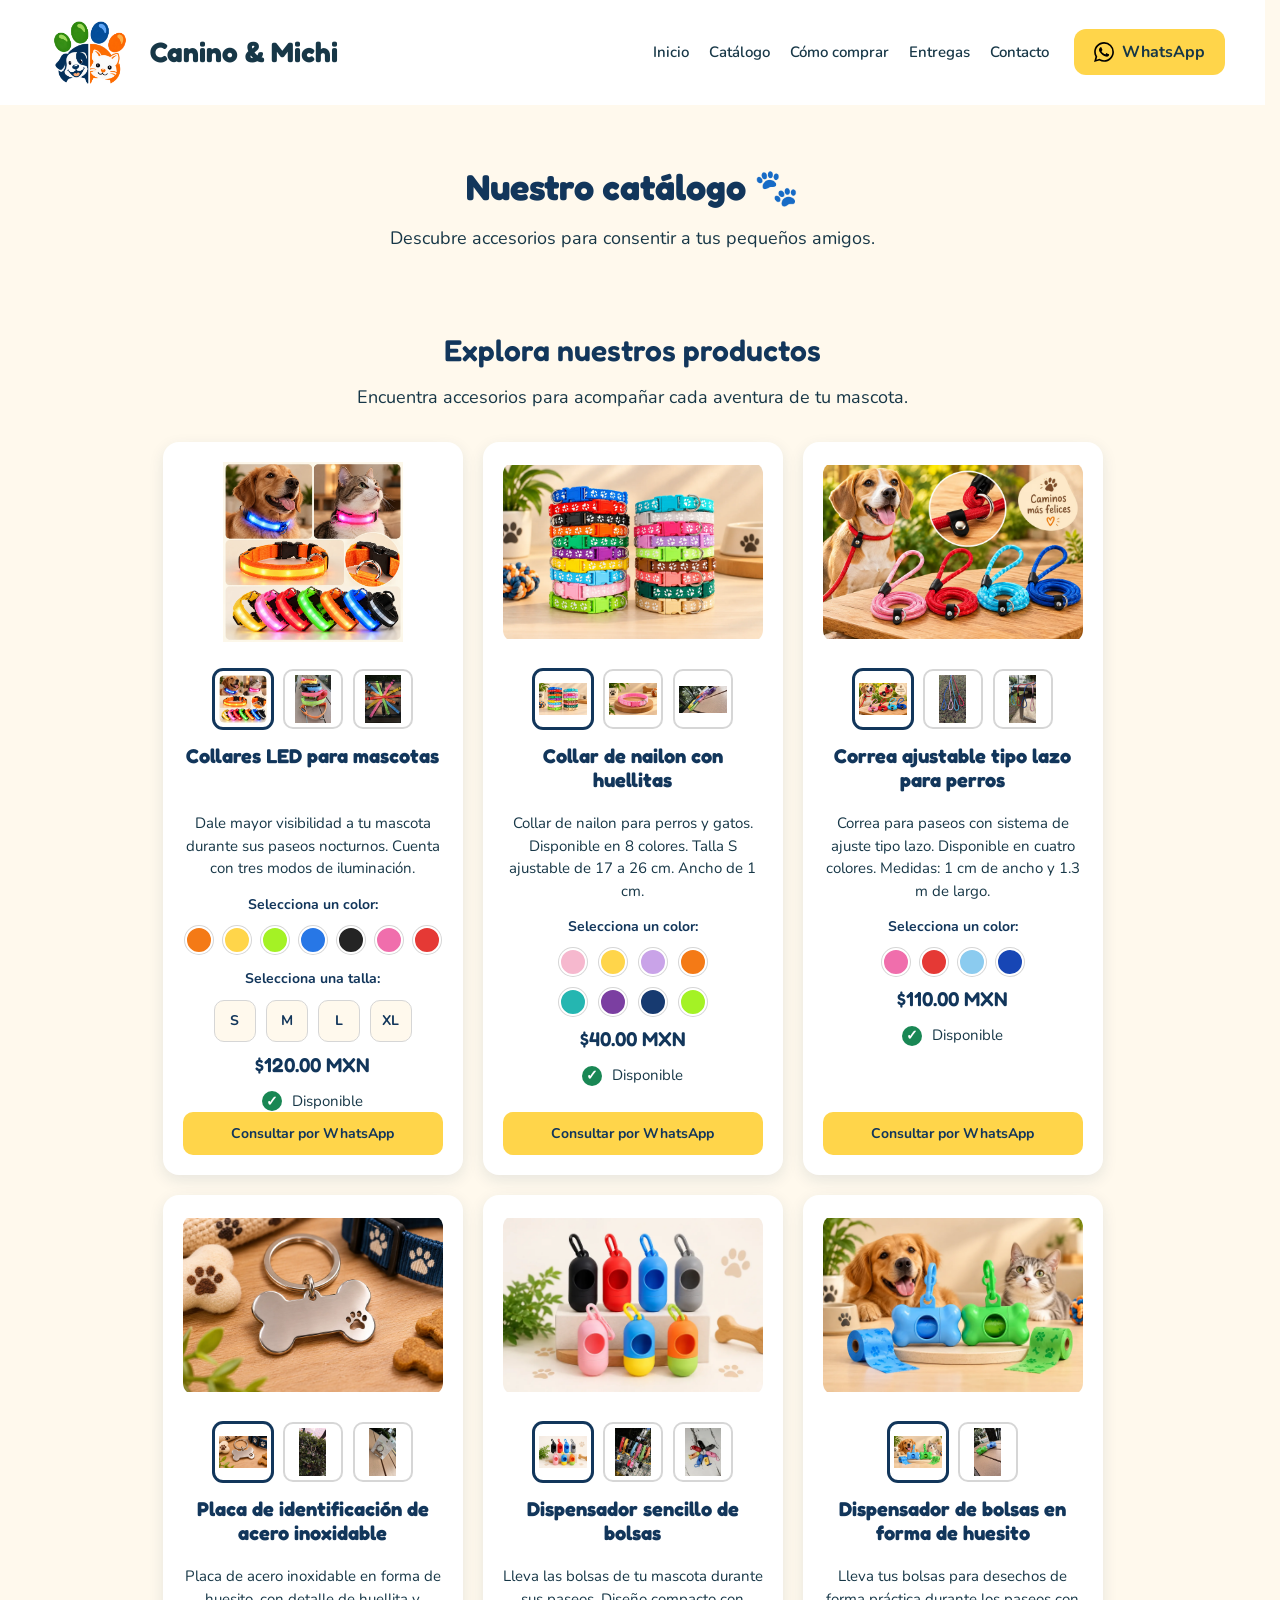
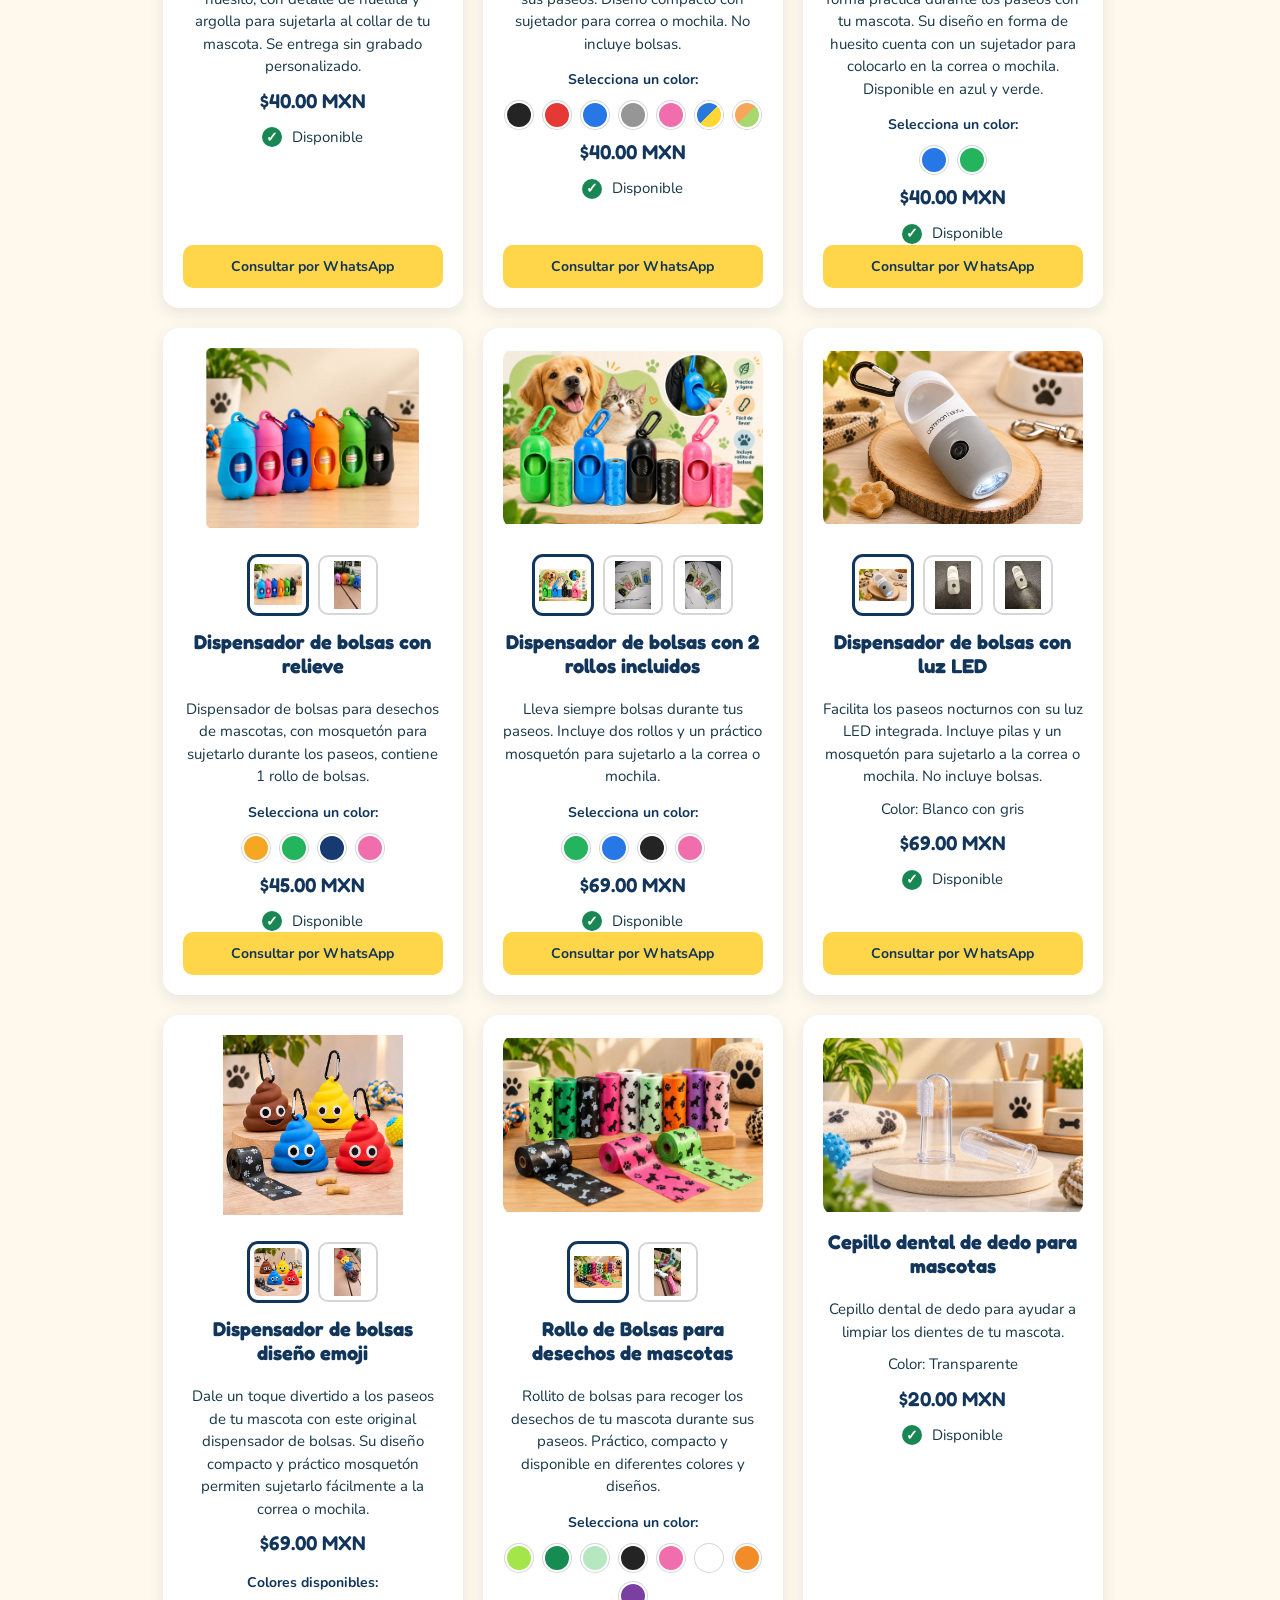
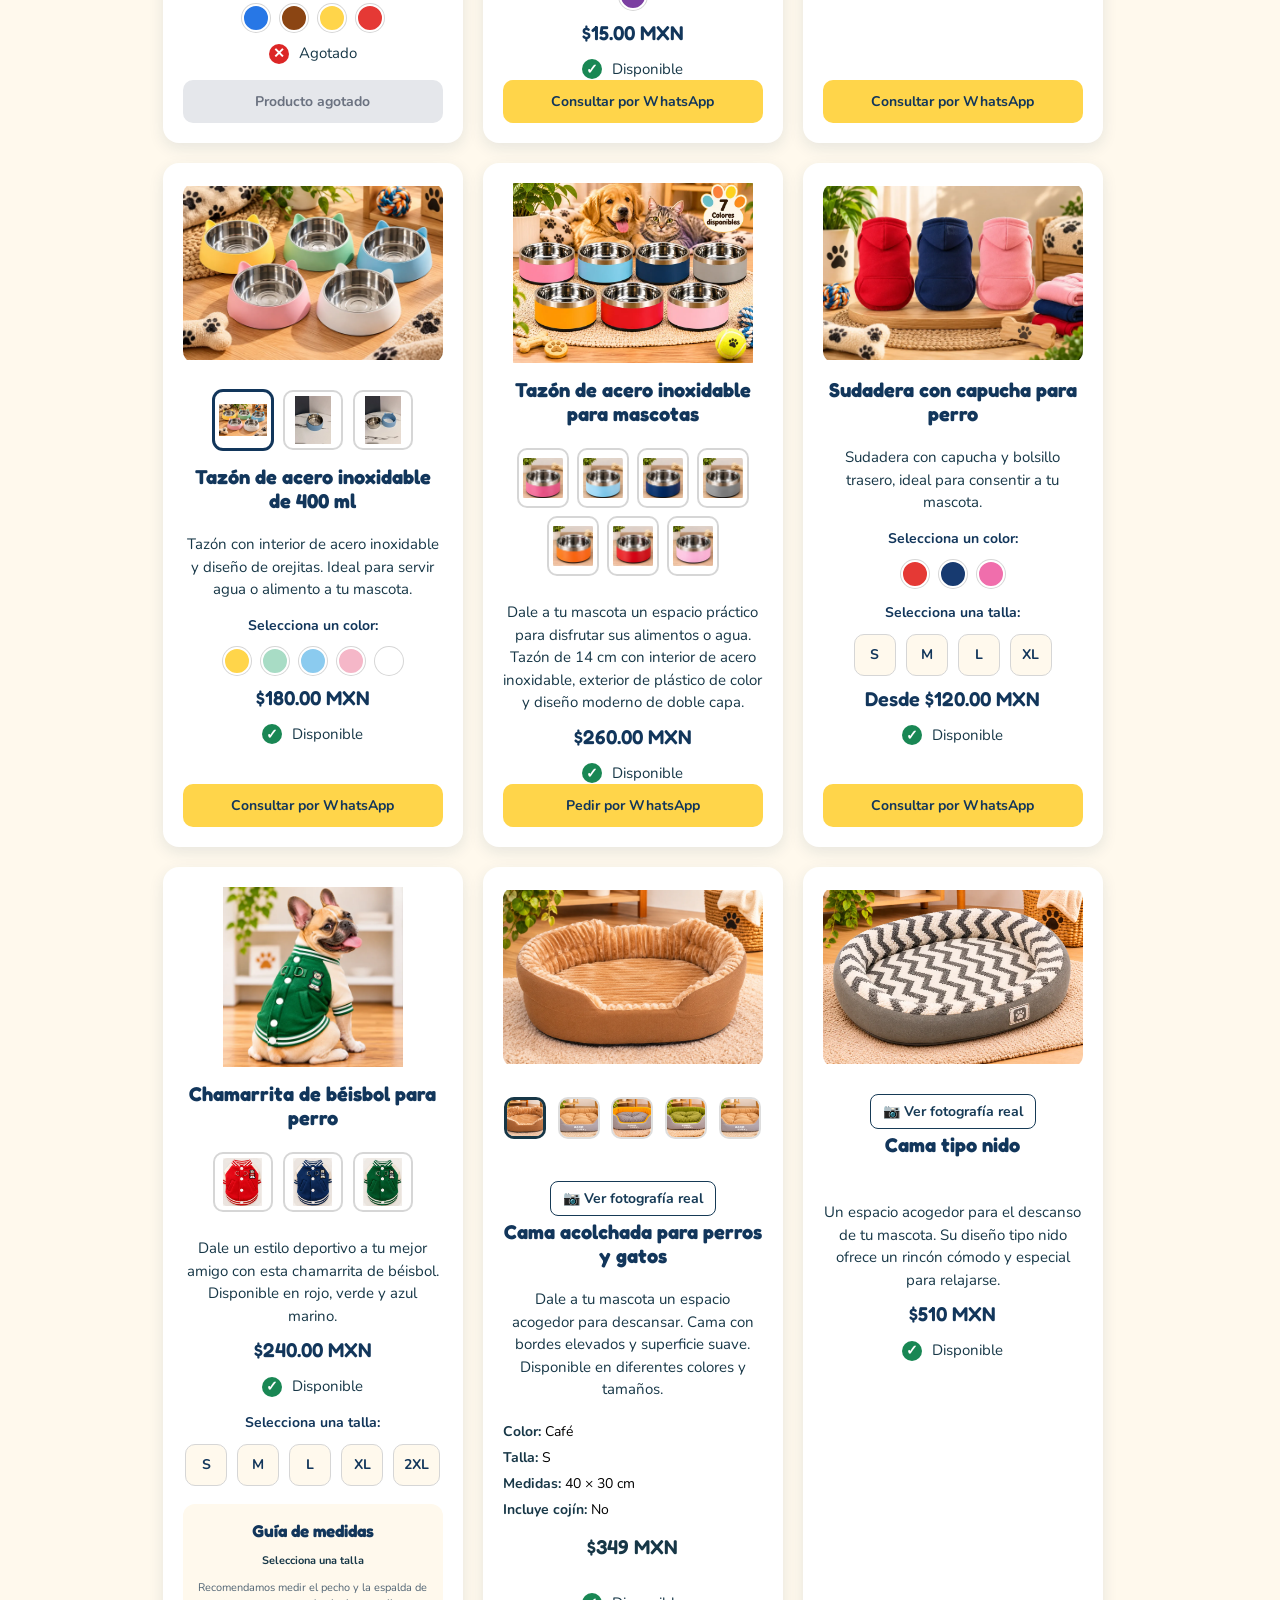
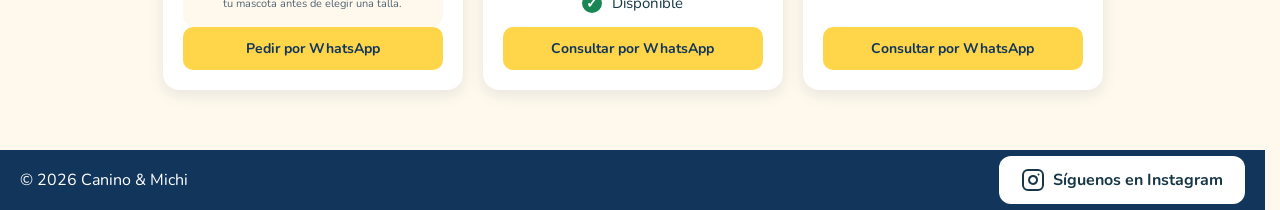
==== commit 2c2b1c9f: "Actualizar disponibilidad de dispe emoji agotado" ====
--- a/catalogo.html
+++ b/catalogo.html
@@ -1829,22 +1829,22 @@
     
 <!-- DISPONIBILIDAD DEL DISPENSADOR DISEÑO EMOJI -->
 <p class="disponibilidad-producto">
-    <span class="icono-disponible">✓</span>
-    Disponible
+    <span class="icono-agotado">✕</span>
+    Agotado
 </p>
     
 
 
 
-
-    <!-- CONSULTA POR WHATSAPP -->
-    <a
-        href="#"
-        class="boton-pedido-catalogo"
-        aria-label="Consultar dispensador de bolsas diseño popó por WhatsApp"
-    >
-        Pedir por WhatsApp
-    </a>
+<!--VOY A DESACTIVAR EL BOTÓN DE WHATS, LO REACTIVO CUANDO LOS TENGAMOS DE NUEVO DISPONIBLE-->
+    <!-- PRODUCTO AGOTADO: BOTÓN DESACTIVADO -->
+      <button
+          type="button"
+          class="boton-producto-agotado"
+          disabled
+          >
+          Producto agotado
+</button>
 
 </article>
 
--- a/estilos.css
+++ b/estilos.css
@@ -1179,6 +1179,37 @@
 
 
 
+/* =========================================
+   BOTÓN DE PRODUCTO AGOTADO
+========================================= */
+
+.boton-producto-agotado {
+    display: block;
+    width: 100%;
+    box-sizing: border-box;
+
+    background-color: #E5E7EB;
+    color: #6B7280;
+
+    font-family: 'Nunito', sans-serif;
+    font-size: 14px;
+    font-weight: 700;
+    text-align: center;
+
+    padding: 12px 15px;
+    margin-top: auto;
+
+    border: none;
+    border-radius: 10px;
+
+    cursor: not-allowed;
+}
+
+
+
+
+
+
 
 
 
@@ -1755,6 +1786,30 @@
     margin-right: 6px;
 }
 
+
+
+
+/* =========================================
+   ICONO DE PRODUCTO AGOTADO
+========================================= */
+
+.icono-agotado {
+    display: inline-flex;
+    align-items: center;
+    justify-content: center;
+
+    width: 20px;
+    height: 20px;
+
+    background-color: #DC2626;
+    color: white;
+
+    border-radius: 50%;
+    font-size: 14px;
+    font-weight: bold;
+
+    margin-right: 6px;
+}
 
 
 
